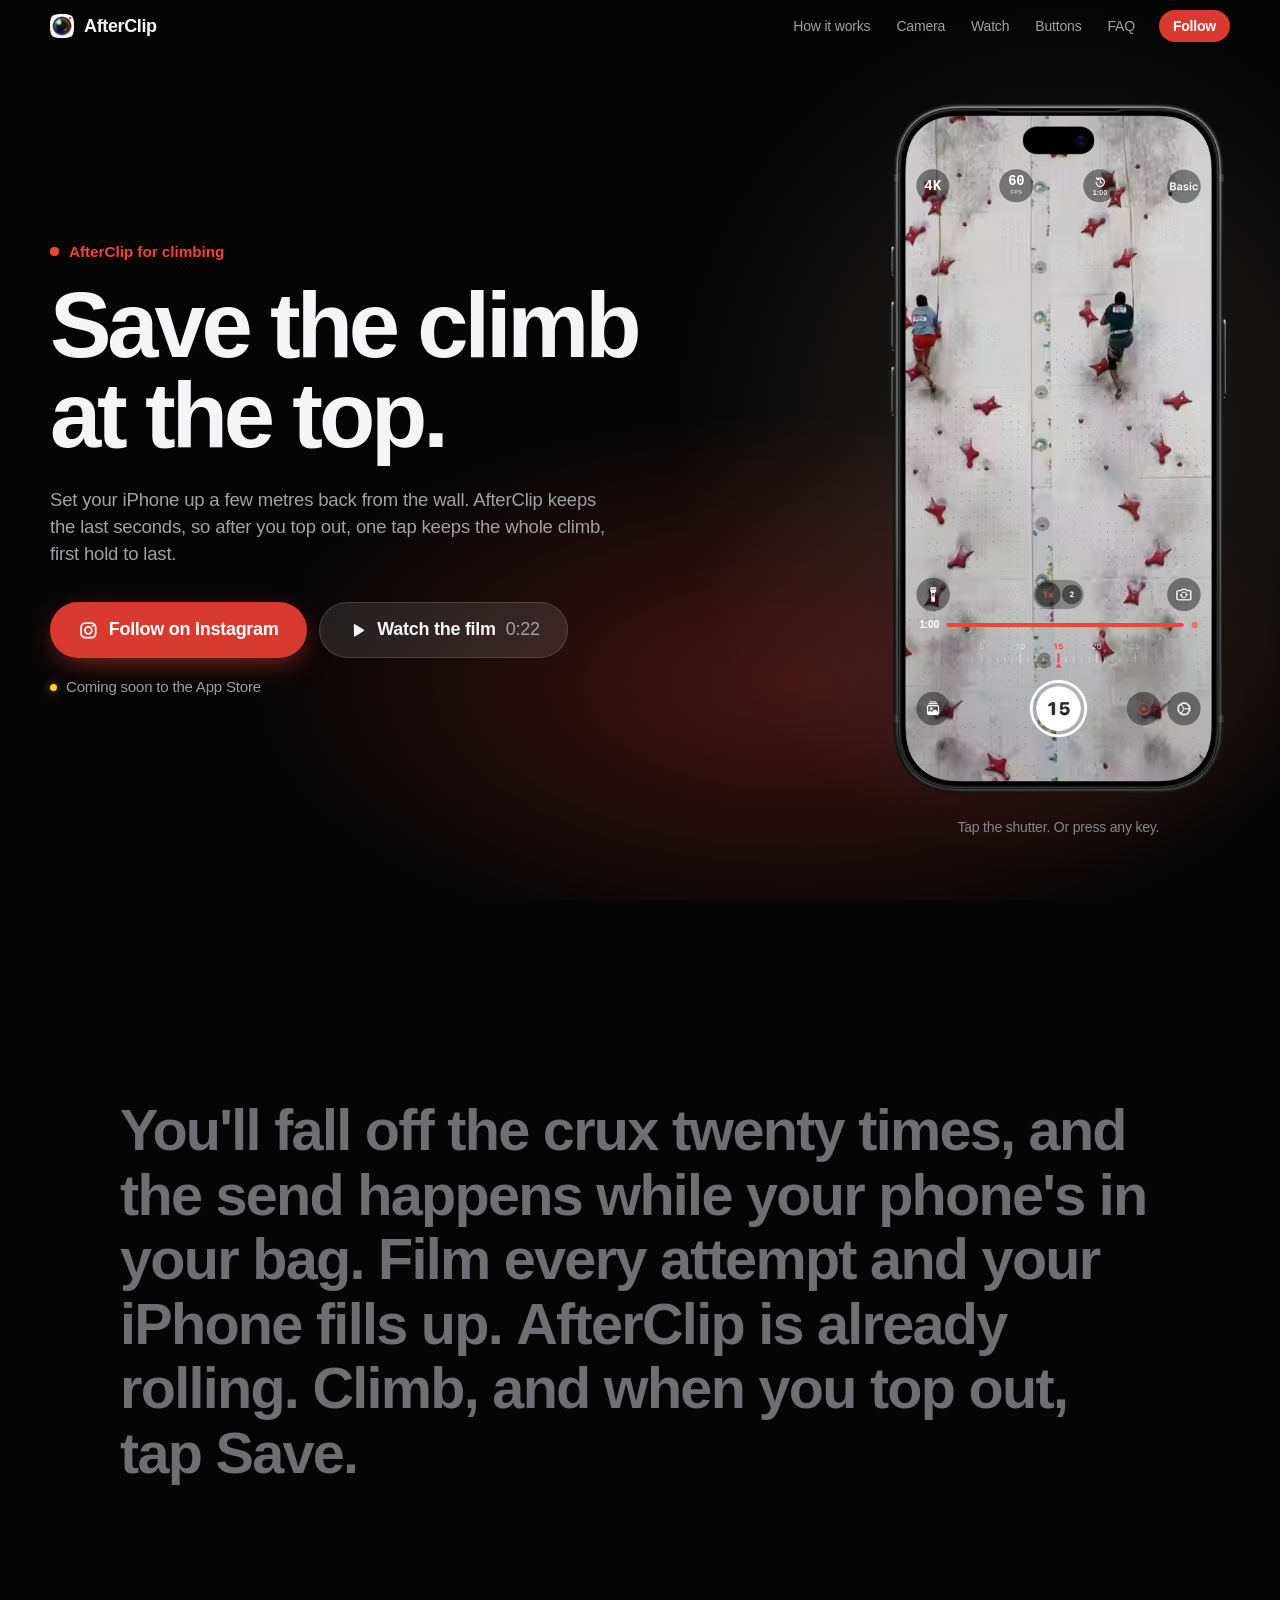
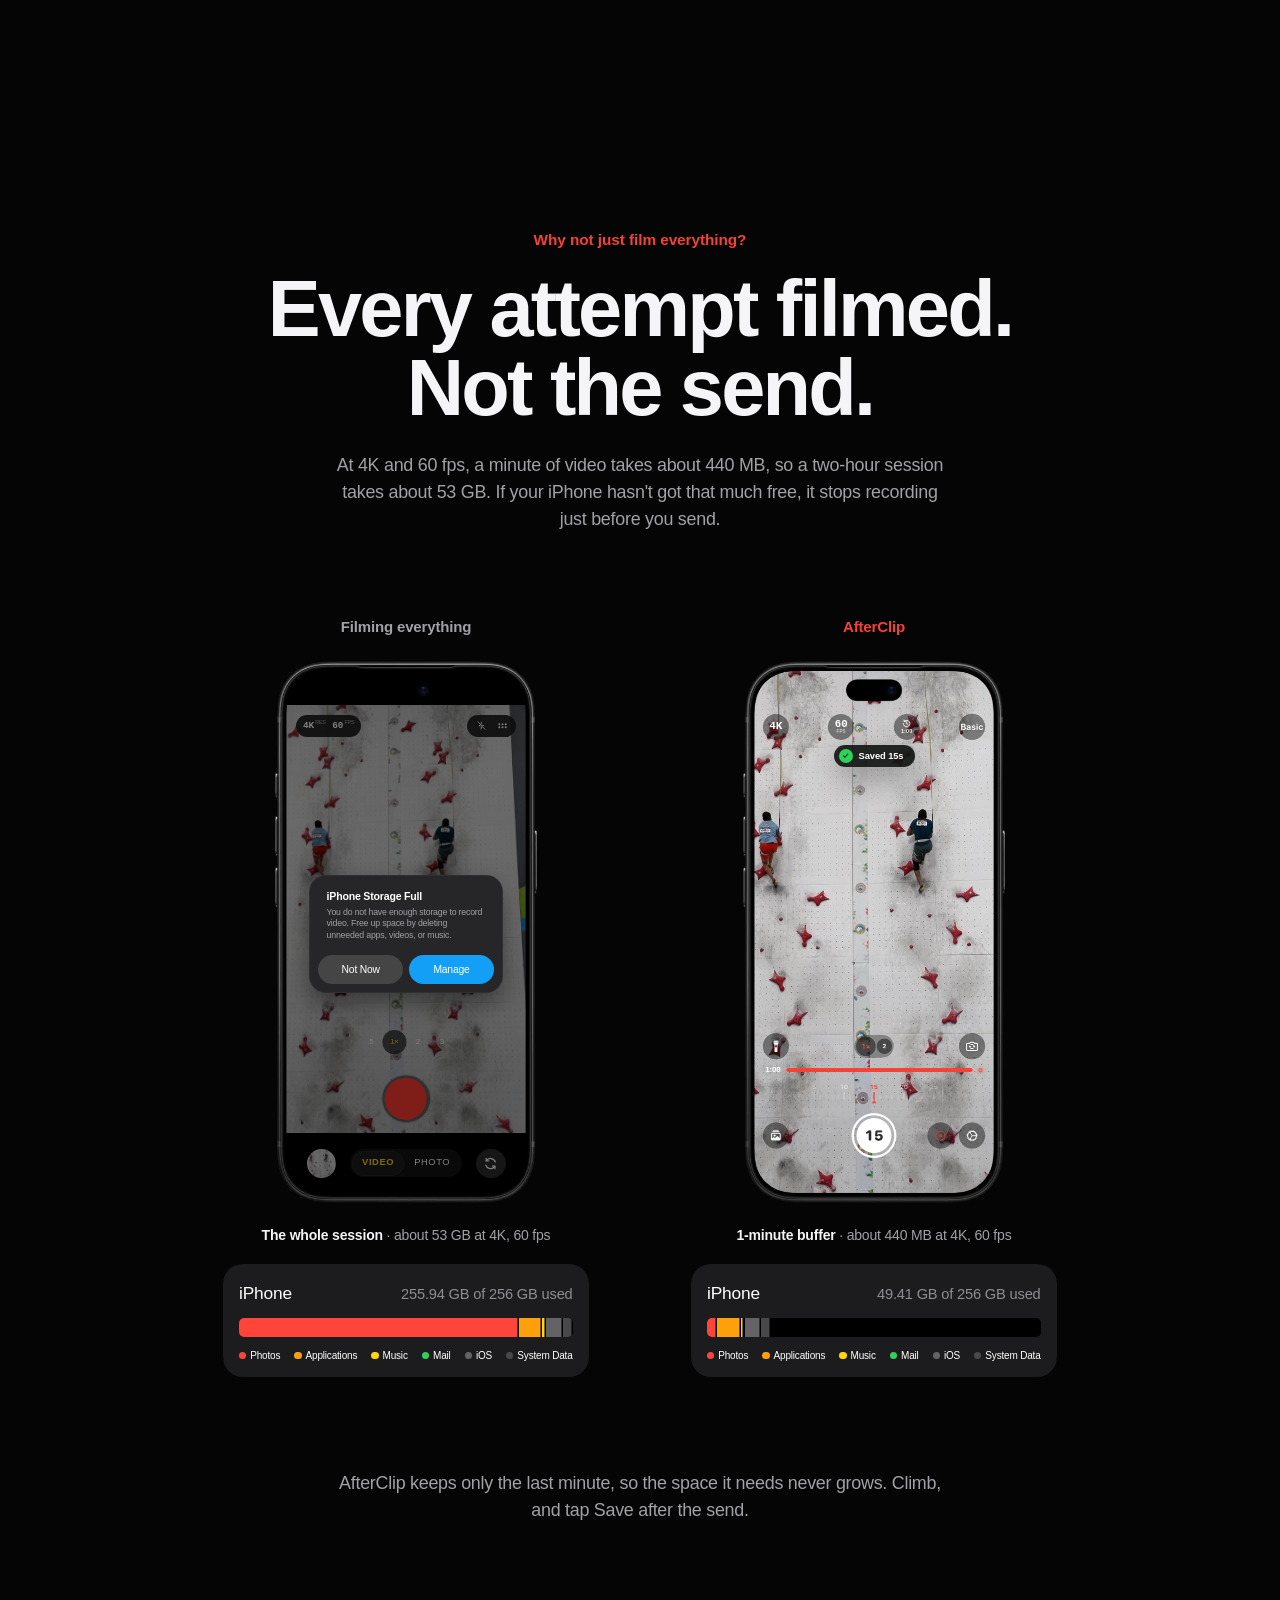
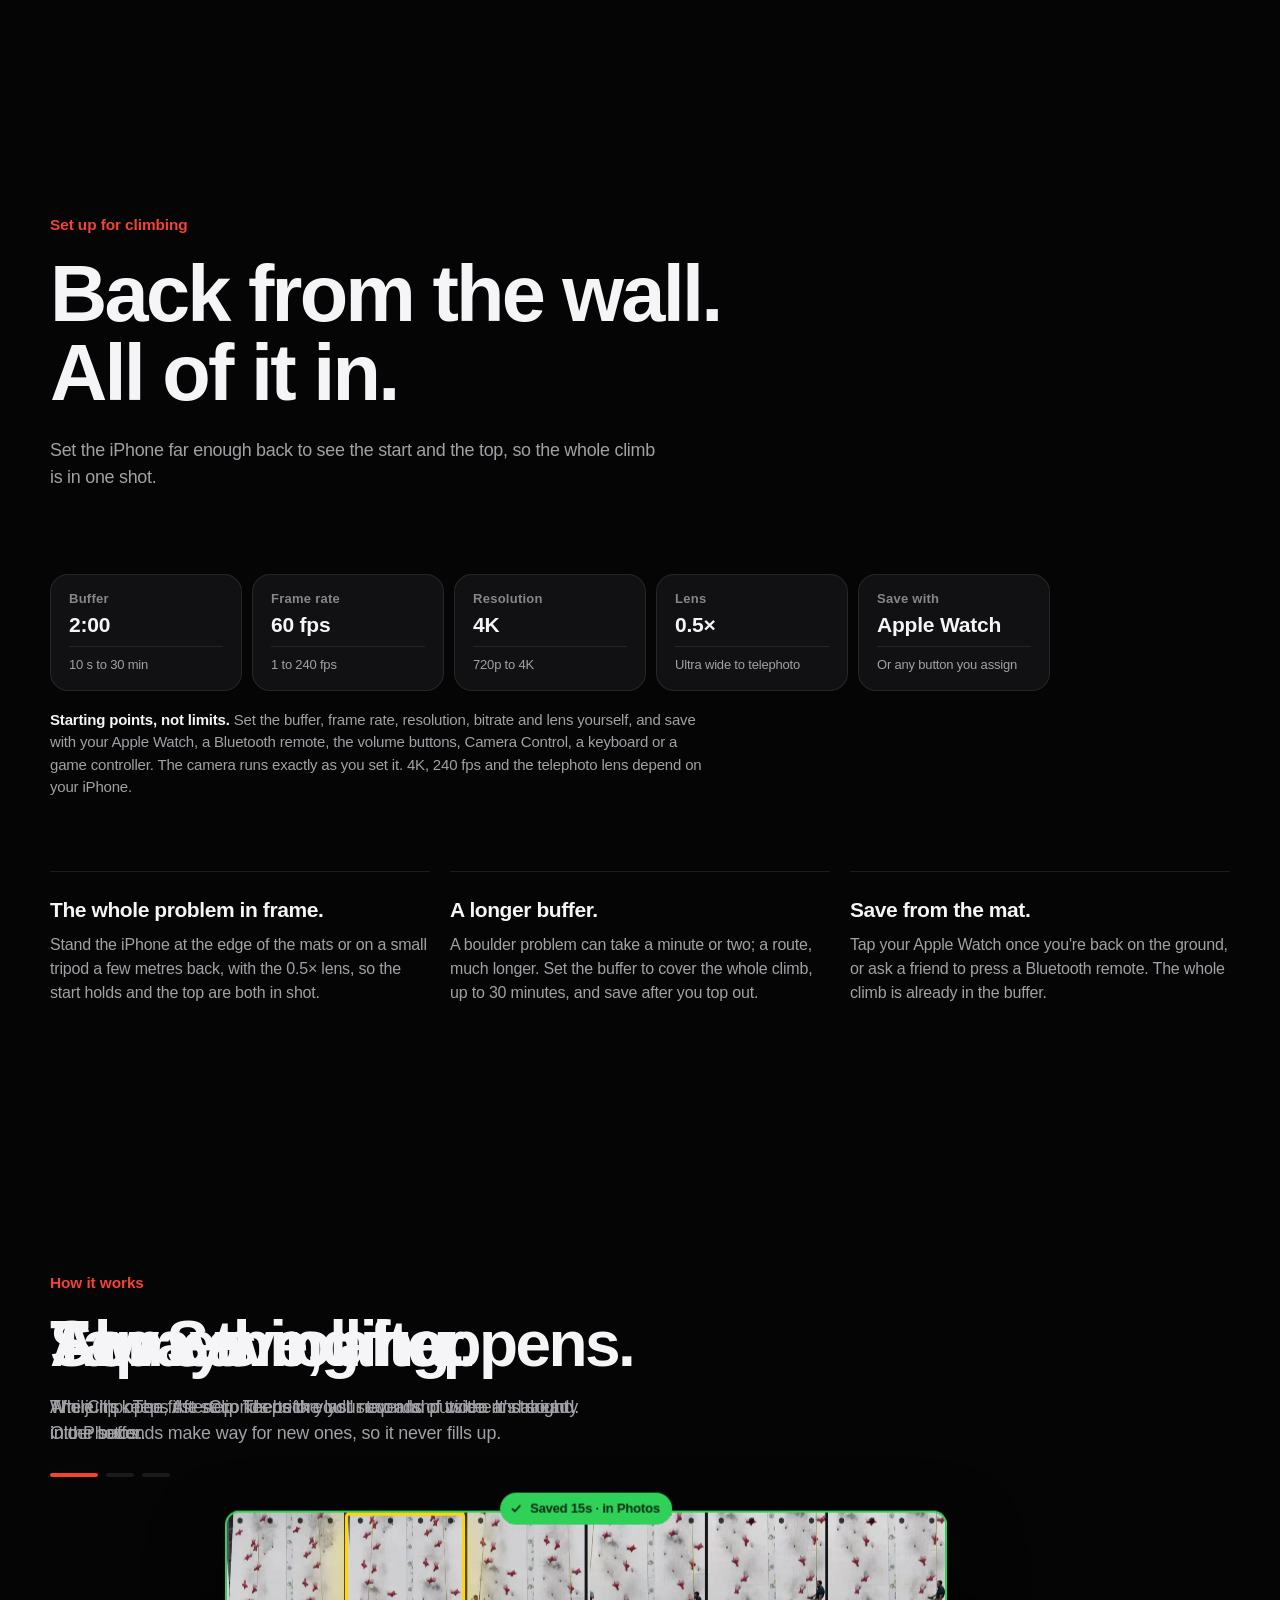
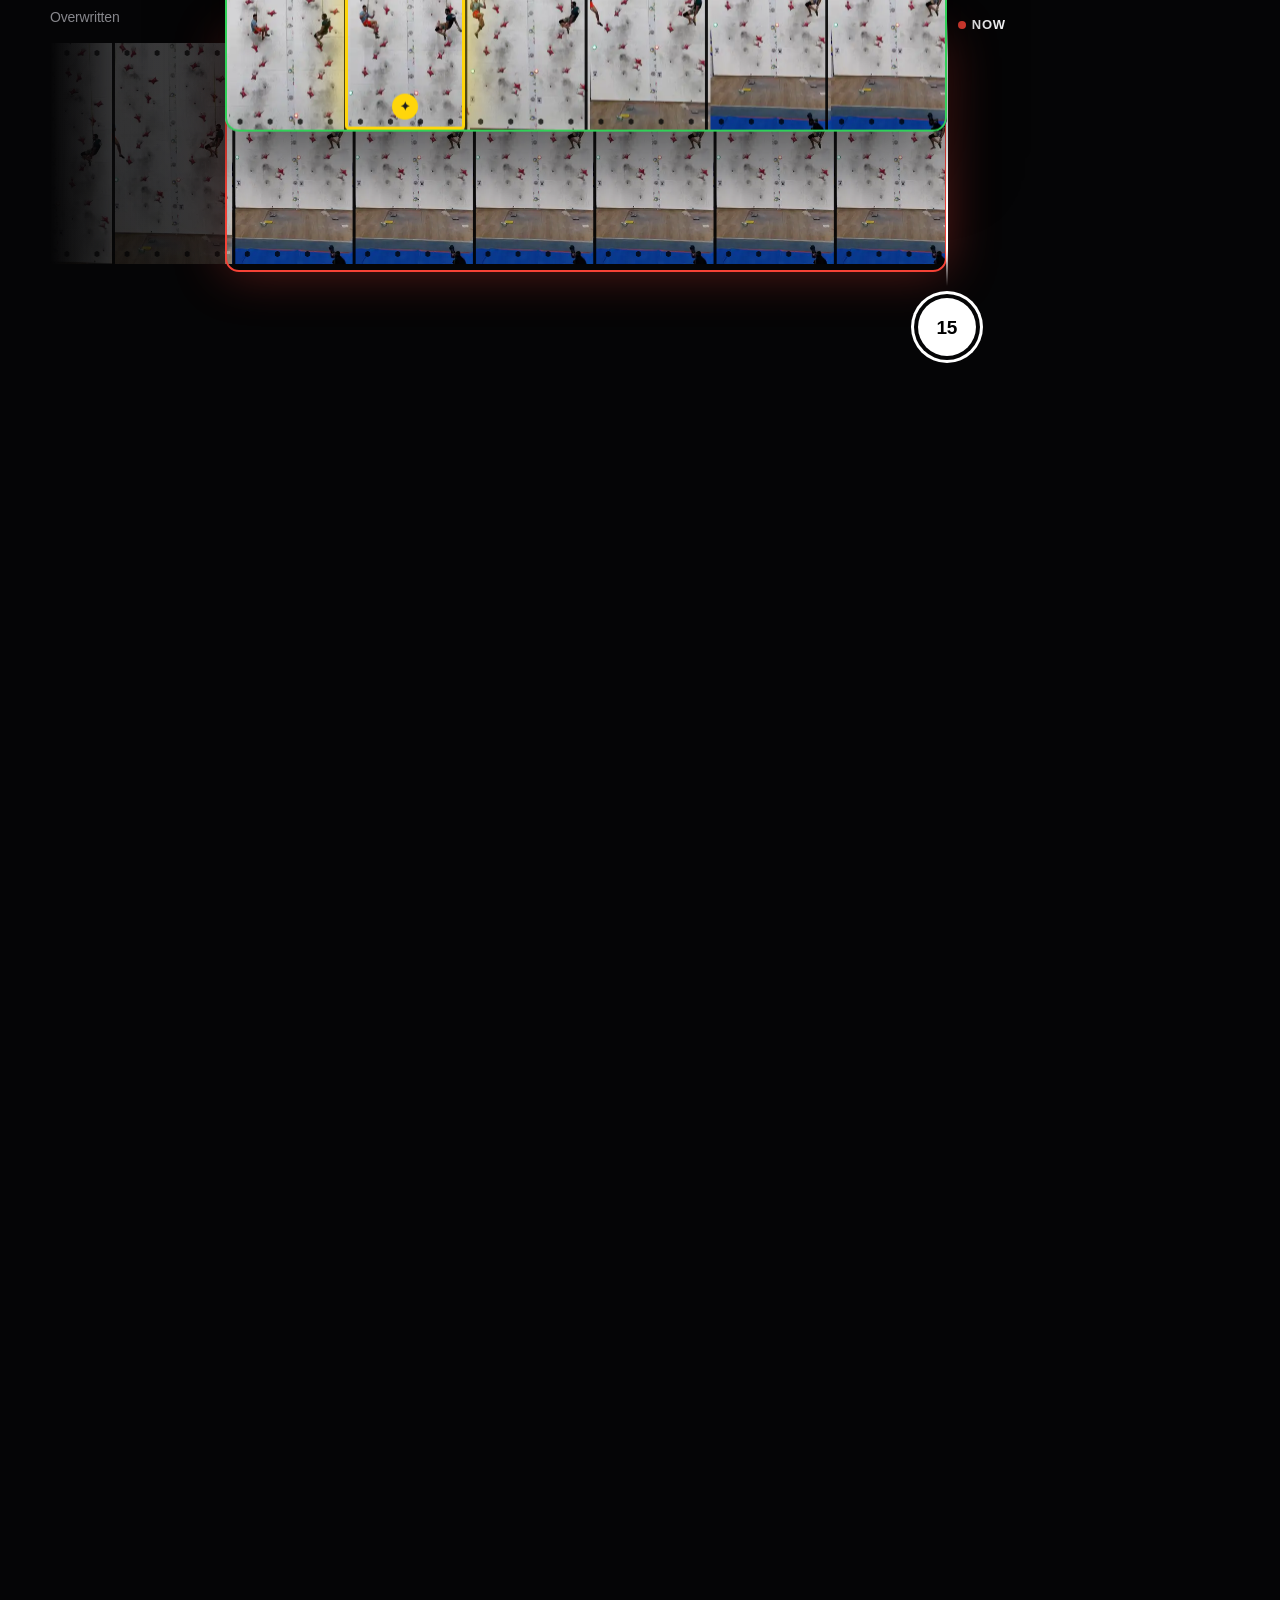
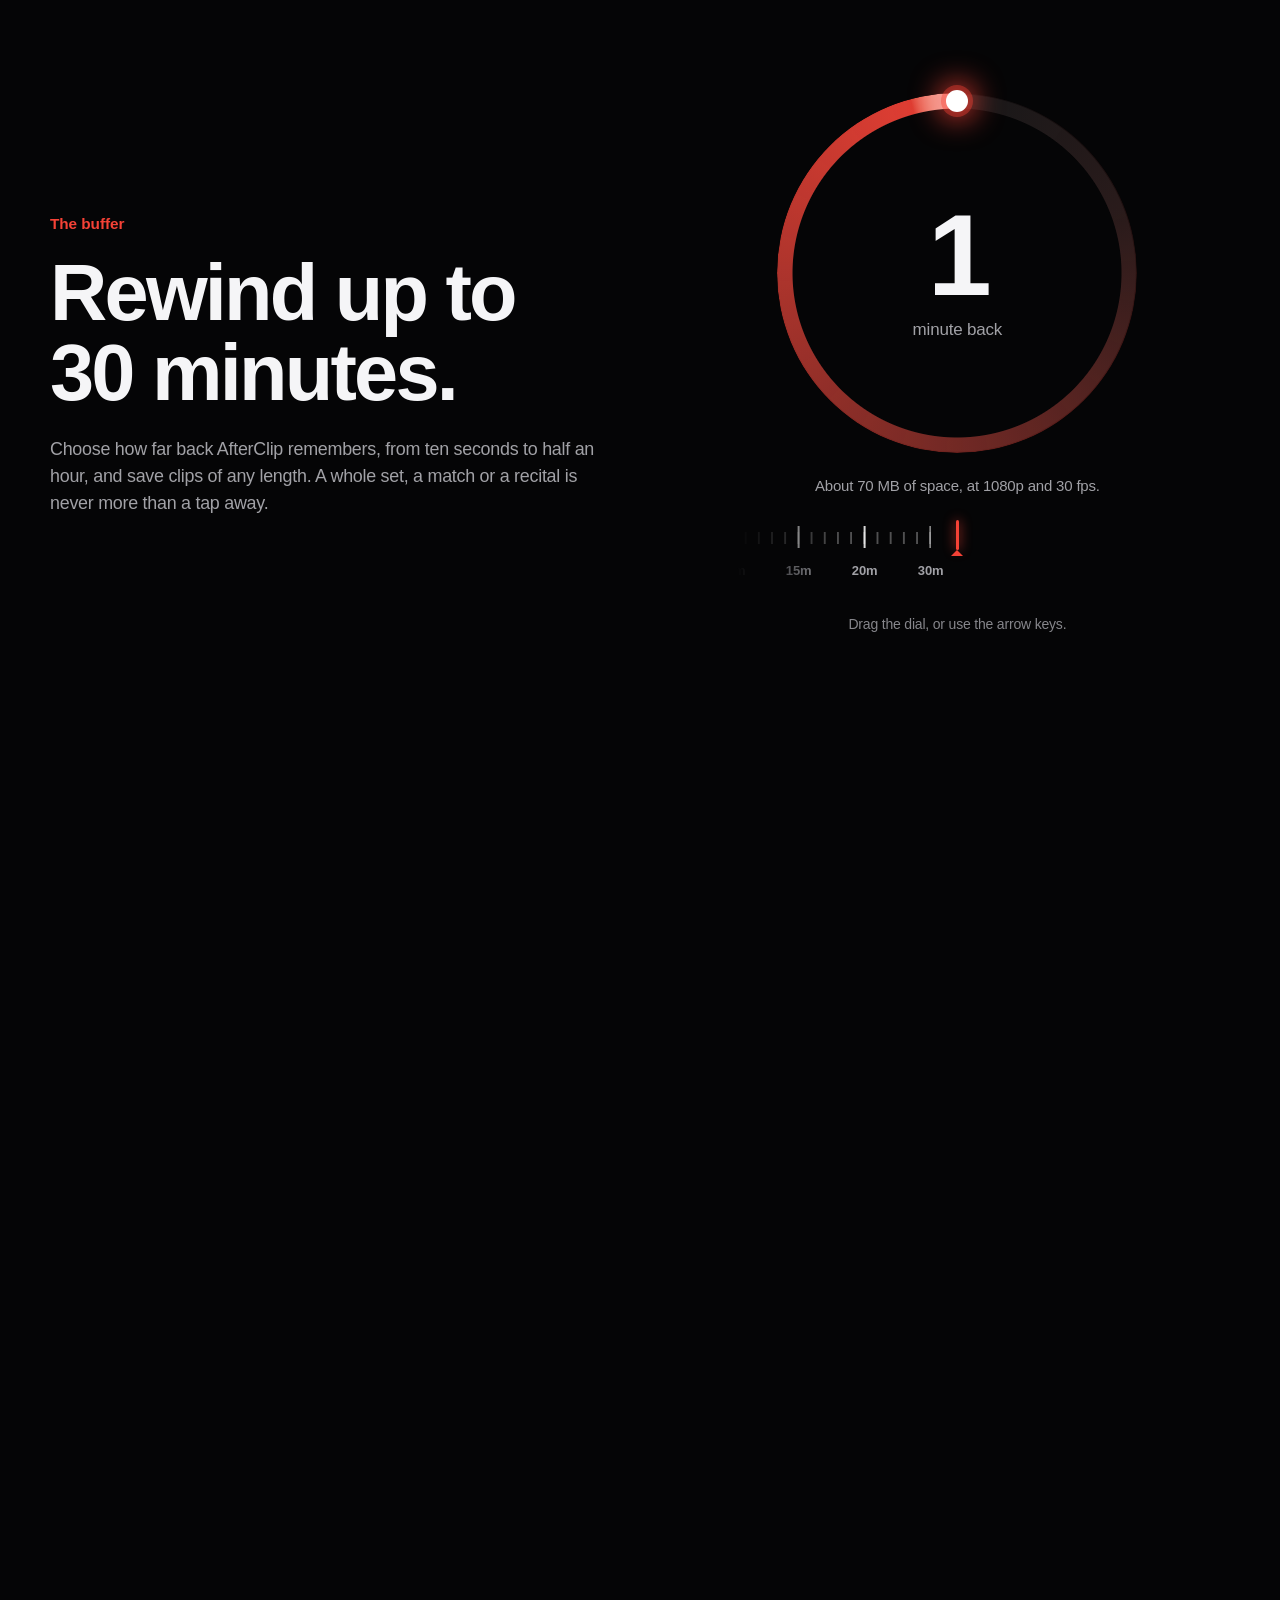
==== climbing/index.html @ 0f0d9207 "The AfterClip website" ====
<!doctype html>
<html lang="en">
<head>
  <meta charset="utf-8">
  <meta name="viewport" content="width=device-width, initial-scale=1, viewport-fit=cover">
  <title>AfterClip for climbing: save the climb after you top out</title>
  <meta name="description" content="Film climbing on iPhone without filling it up with every attempt. AfterClip keeps the last seconds, up to 30 minutes, so after the climb you tap Save and keep it, start to top.">
  <meta name="theme-color" content="#050506">
  <meta name="color-scheme" content="dark">
  <meta name="robots" content="index, follow, max-image-preview:large">
  <link rel="canonical" href="https://stratomediagroupltd.github.io/afterclip/climbing/">
  <link rel="icon" href="../assets/img/icon-32.png" sizes="32x32">
  <link rel="icon" href="../assets/img/icon-64.png" sizes="64x64">
  <link rel="apple-touch-icon" href="../assets/img/icon-180.png">
  <!-- Smart App Banner on iPhone: put the app's Apple ID here once it has one. -->
  <!-- <meta name="apple-itunes-app" content="app-id={{APP_ID}}"> -->
  <meta property="og:type" content="website">
  <meta property="og:site_name" content="AfterClip">
  <meta property="og:title" content="AfterClip for climbing: save the climb after you top out">
  <meta property="og:description" content="Film climbing on iPhone without filling it up with every attempt. AfterClip keeps the last seconds, up to 30 minutes, so after the climb you tap Save and keep it, start to top.">
  <!-- Link previews need absolute URLs: https://stratomediagroupltd.github.io/afterclip/ is where the site lives,
       e.g. https://yourname.github.io/afterclip/ -->
  <meta property="og:url" content="https://stratomediagroupltd.github.io/afterclip/climbing/">
  <meta property="og:image" content="https://stratomediagroupltd.github.io/afterclip/assets/img/og.jpg">
  <meta property="og:image:width" content="1200">
  <meta property="og:image:height" content="630">
  <meta name="twitter:card" content="summary_large_image">
  <meta name="twitter:title" content="AfterClip for climbing: save the climb after you top out">
  <meta name="twitter:description" content="Film climbing on iPhone without filling it up with every attempt. AfterClip keeps the last seconds, up to 30 minutes, so after the climb you tap Save and keep it, start to top.">
  <meta name="twitter:image" content="https://stratomediagroupltd.github.io/afterclip/assets/img/og.jpg">
  <link rel="preload" as="image" type="image/webp" fetchpriority="high"
        imagesrcset="../assets/img/frame-iphone-480.webp 480w, ../assets/img/frame-iphone-600.webp 600w, ../assets/img/frame-iphone.webp 978w" imagesizes="(max-width: 599px) 62vw, (max-width: 899px) 40vw, 400px">
  <!-- The screen's UI downloads early too: without it, PageSpeed's phone paints the frame later. -->
  <link rel="preload" as="image" type="image/webp"
        imagesrcset="../assets/img/hud-match-480.webp 480w, ../assets/img/hud-match-600.webp 600w, ../assets/img/hud-match.webp 880w" imagesizes="(max-width: 599px) 62vw, (max-width: 899px) 40vw, 400px">
  <script>
    // Motion and reveals switch on only once the site script is known to run;
    // if it never arrives, everything shows as plain, finished content.
    const root = document.documentElement;
    root.classList.add("js");
    // A jump to a section (a link to #faq, or arriving with one) lays every
    // section out first: until they come near, those below the fold only
    // guess their height, and the jump would land off by the difference.
    const layOutAll = () => root.classList.add("is-whole");
    if (location.hash) {
      layOutAll();
      // Firefox goes to the section before the last styles are in, and the
      // page they shorten leaves it elsewhere: once they are, it goes again,
      // unless the visitor has started moving around by then.
      let moved = false;
      const VISITOR_INPUT = ["wheel", "touchstart", "keydown", "pointerdown"];
      const noteMoved = () => { moved = true; };
      VISITOR_INPUT.forEach((type) => addEventListener(type, noteMoved, { once: true, passive: true }));
      const goAgain = () => {
        VISITOR_INPUT.forEach((type) => removeEventListener(type, noteMoved));
        const target = document.getElementById(decodeURIComponent(location.hash.slice(1)));
        if (target && !moved) target.scrollIntoView({ behavior: "instant" });
      };
      // The styles that load without holding up the first paint can arrive
      // after the page has: wait for them (for up to about three seconds).
      const STYLE_WAIT_FRAMES = 180;
      const whenStyled = (frames) => {
        const late = document.querySelector('link[href$="features.css"]');
        if (!late || late.sheet || frames === 0) goAgain();
        else requestAnimationFrame(() => whenStyled(frames - 1));
      };
      addEventListener("load", () => whenStyled(STYLE_WAIT_FRAMES), { once: true });
    }
    addEventListener("hashchange", layOutAll);
    addEventListener("click", (event) => {
      const link = event.target.closest?.("a[href*='#']");
      if (link && link.hash && link.pathname === location.pathname) layOutAll();
    }, { capture: true });
    // The page's height unit (--vh, in the CSS): a hundredth of the screen's
    // height. On a phone or tablet it changes only on a real resize, such as
    // a rotation. A browser's toolbar sliding in or out while you scroll
    // leaves it alone, or the page would relayout under your finger. When it
    // does change, the part of the page you're reading stays where it is.
    const TOOLBAR_PX = 160;
    const touch = matchMedia("(pointer: coarse)");
    const stage = { width: 0, height: 0 };
    // What you're reading: inside the pinned tape, how far through it you are;
    // anywhere else, the first heading, paragraph or picture on the screen.
    const readingPlace = () => {
      if (scrollY === 0) return null;
      const scene = [...document.querySelectorAll(".how")].find((element) => {
        const box = element.getBoundingClientRect();
        return box.top <= 0 && box.bottom > 0;
      });
      if (scene) {
        const box = scene.getBoundingClientRect();
        return { part: scene, share: -box.top / box.height };
      }
      const part = [...document.querySelectorAll("main :is(h1, h2, h3, p, li, figure), footer")].find((element) => {
        const box = element.getBoundingClientRect();
        return box.height > 0 && box.top >= 0; // Hidden ones measure 0 × 0 at the top.
      });
      return part ? { part, top: part.getBoundingClientRect().top } : null;
    };
    // Noted when scrolling stops, so a resize can put it back from before the
    // text re-wrapped to the new width.
    let place = null;
    let noteTimer = 0;
    addEventListener("scroll", () => {
      clearTimeout(noteTimer);
      place = undefined; // Still scrolling: a resize now measures the place afresh.
      noteTimer = setTimeout(() => { place = readingPlace(); }, 150);
    }, { passive: true });
    const setStage = () => {
      const { innerWidth: width, innerHeight: height } = window;
      if (width === stage.width && (height === stage.height || (touch.matches && Math.abs(height - stage.height) < TOOLBAR_PX))) return;
      if (place === undefined) place = readingPlace();
      stage.width = width;
      stage.height = height;
      root.style.setProperty("--vh", `${height / 100}px`);
      root.classList.toggle("is-tall", height >= 820);
      if (!place || !place.part.isConnected) return;
      const box = place.part.getBoundingClientRect();
      const moved = "share" in place ? box.top + place.share * box.height : box.top - place.top;
      scrollBy({ top: moved, behavior: "instant" });
    };
    setStage();
    addEventListener("resize", setStage);
    const plain = () => { if (!window.__afterclip) root.classList.remove("js"); };
    // None of the script is needed to draw the page, so it loads after the
    // page has (or after 2.5 s on a slow connection, whichever comes first).
    let started = false;
    // Visits are counted by Cloudflare Web Analytics: no cookies, nothing kept
    // on the device. It stays off until its token replaces the placeholder,
    // and on a copy of the site served from this computer.
    const countVisit = () => {
      const token = "fb46847f3f8a47828e1d68c609162889";
      if (token.startsWith("{") || ["localhost", "127.0.0.1"].includes(location.hostname)) return;
      const beacon = document.createElement("script");
      beacon.defer = true;
      beacon.src = "https://static.cloudflareinsights.com/beacon.min.js";
      beacon.dataset.cfBeacon = JSON.stringify({ token });
      document.head.append(beacon);
    };
    const start = () => {
      if (started) return;
      started = true;
      import("../assets/js/main.js").catch(plain);
      countVisit();
    };
    addEventListener("load", start, { once: true });
    setTimeout(start, 2500);
    setTimeout(plain, 8000);
  </script>
  <style>
@property --accent {
syntax: "<color>";
inherits: true;
initial-value: #f54236;
}
:root {
--accent: #f54236;
--on-accent: #fff;
--accent-ink: var(--accent);
--bg: #050506;
--surface: #111113;
--surface-2: #1c1c1f;
--line: rgb(255 255 255 / 0.09);
--text: #f5f5f7;
--muted: #a1a1a6;
--faint: #86868b;
--green: #30d158;
--yellow: #ffd60a;
--glass: rgb(16 16 18 / 0.68);
--font: -apple-system, BlinkMacSystemFont, "SF Pro Display", "SF Pro Text", "Inter", "Segoe UI", Roboto, "Helvetica Neue", Arial, sans-serif;
--font-round: ui-rounded, "SF Pro Rounded", -apple-system, BlinkMacSystemFont, "Segoe UI", sans-serif;
--font-mono: ui-monospace, "SF Mono", "SFMono-Regular", Menlo, Consolas, monospace;
--ease: cubic-bezier(0.16, 1, 0.3, 1);
--ease-in-out: cubic-bezier(0.65, 0, 0.35, 1);
--spring: linear(0, 0.006, 0.025 2.8%, 0.101 6.1%, 0.539 18.9%, 0.721 25.3%, 0.849 31.5%, 0.937 38.1%, 0.968 41.8%, 0.991 45.7%, 1.006 50.1%, 1.015 55%, 1.017 63.9%, 1.001 85.8%, 1);
--wrap: min(1180px, 100% - 48px);
--nav-h: 52px;
color-scheme: dark;
transition: --accent 0.6s var(--ease);
}
*, *::before, *::after { box-sizing: border-box; }
html { -webkit-text-size-adjust: 100%; text-size-adjust: 100%; }
@media (prefers-reduced-motion: no-preference) {
html { scroll-behavior: smooth; }
}
body {
margin: 0;
background: var(--bg);
color: var(--text);
font: 400 17px/1.5 var(--font);
letter-spacing: -0.011em;
-webkit-font-smoothing: antialiased;
-moz-osx-font-smoothing: grayscale;
text-rendering: optimizeLegibility;
overflow-x: clip;
}
img, video, canvas, svg { display: block; max-width: 100%; }
img, video { height: auto; }
button { font: inherit; color: inherit; background: none; border: 0; padding: 0; cursor: pointer; }
a { color: inherit; }
h1, h2, h3, p, ul, ol, dl, dd, figure { margin: 0; }
ul, ol { padding: 0; list-style: none; }
::selection { background: color-mix(in srgb, var(--accent) 45%, transparent); }
:focus-visible { outline: 3px solid color-mix(in srgb, var(--accent) 80%, white); outline-offset: 3px; border-radius: 8px; }
.visually-hidden {
position: absolute !important; width: 1px; height: 1px; padding: 0; margin: -1px;
overflow: hidden; clip: rect(0 0 0 0); white-space: nowrap; border: 0;
}
.sprite { position: absolute; width: 0; height: 0; overflow: hidden; }
.ico { width: 1.15em; height: 1.15em; flex: none; fill: currentColor; }
.wrap { width: var(--wrap); margin-inline: auto; }
.iphone, .awatch, .watches, .hero__device, .specs__device, .duel, .storage, .tape, .ring, .dial,
.merge, .devices, .keycap, .btn, .nav, .dock, .toast, .flyclip, .film__inner, .finale__icon, .privacy__lock, .zeros dd {
-webkit-user-select: none; user-select: none;
-webkit-touch-callout: none;
}
img { -webkit-user-drag: none; }
.skip {
position: fixed; left: 16px; top: -60px; z-index: 100;
padding: 10px 16px; border-radius: 12px; background: var(--text); color: var(--bg);
font-weight: 600; text-decoration: none; transition: top 0.2s;
}
.skip:focus { top: 12px; }
.eyebrow {
display: inline-flex; align-items: center; gap: 10px;
margin-bottom: 18px;
color: var(--accent-ink);
font-size: clamp(15px, 1.2vw, 18px); font-weight: 600; letter-spacing: -0.005em;
}
.title {
font-size: clamp(40px, 6.2vw, 92px);
font-weight: 700; line-height: 1.0; letter-spacing: -0.035em;
text-wrap: balance;
}
.title--center { text-align: center; }
.body {
max-width: 34em;
margin-top: 24px;
color: var(--muted);
font-size: clamp(17px, 1.4vw, 21px); line-height: 1.5; letter-spacing: -0.015em;
text-wrap: pretty;
}
.body strong { color: var(--text); font-weight: 600; }
.body a { color: var(--text); text-underline-offset: 3px; }
.body--center { margin-inline: auto; text-align: center; }
.hint { color: var(--faint); font-size: 14px; }
.rec-dot { position: relative; width: 9px; height: 9px; border-radius: 50%; background: var(--accent); }
.rec-dot::after {
content: ""; position: absolute; inset: 0; border-radius: 50%;
background: var(--accent);
}
.is-live .rec-dot::after { animation: rec 1.6s ease-out infinite; }
@keyframes rec {
from { transform: scale(1); opacity: 0.6; }
70%, to { transform: scale(3); opacity: 0; }
}
.btn {
--btn-bg: color-mix(in srgb, var(--accent) 88%, #000);
position: relative;
display: inline-flex; align-items: center; justify-content: center; gap: 10px;
height: 48px; padding: 0 24px;
border-radius: 999px;
background: var(--btn-bg);
color: var(--on-accent);
font-size: 17px; font-weight: 600; letter-spacing: -0.015em;
text-decoration: none; white-space: nowrap;
box-shadow: 0 8px 30px -8px color-mix(in srgb, var(--accent) 70%, transparent);
transition: transform 0.5s var(--spring), box-shadow 0.3s, background-color 0.3s;
}
.btn:hover { transform: translateY(-1px) scale(1.02); box-shadow: 0 14px 40px -8px color-mix(in srgb, var(--accent) 80%, transparent); }
.btn:active { transform: scale(0.97); transition-duration: 0.12s; }
.btn--sm { height: 32px; padding: 0 14px; font-size: 14px; box-shadow: none; }
.btn--lg { height: 56px; padding: 0 28px; font-size: 18px; }
.btn--ghost {
--btn-bg: rgb(255 255 255 / 0.1);
color: var(--text);
box-shadow: inset 0 0 0 1px rgb(255 255 255 / 0.14);
}
.btn--ghost:hover { --btn-bg: rgb(255 255 255 / 0.16); box-shadow: inset 0 0 0 1px rgb(255 255 255 / 0.22); }
.btn__meta { color: var(--muted); font-weight: 500; font-variant-numeric: tabular-nums; }
.arrow-link {
display: inline-flex; align-items: center; gap: 4px;
color: var(--accent-ink); font-weight: 600; text-decoration: none;
}
.arrow-link .ico { transition: transform 0.4s var(--spring); }
.arrow-link:hover .ico { transform: translateX(4px); }
.nav {
position: fixed; inset: 0 0 auto; z-index: 50;
height: var(--nav-h);
transition: background-color 0.4s, box-shadow 0.4s;
}
.nav.is-scrolled {
background: var(--glass);
-webkit-backdrop-filter: saturate(160%) blur(16px); backdrop-filter: saturate(160%) blur(16px);
box-shadow: 0 1px 0 var(--line);
}
.nav__inner {
width: var(--wrap); height: 100%; margin-inline: auto;
display: flex; align-items: center; gap: 24px;
}
.nav__brand {
display: inline-flex; align-items: center; gap: 10px; margin-right: auto;
font-size: 18px; font-weight: 650; letter-spacing: -0.02em; text-decoration: none;
}
.nav__brand img { border-radius: 6px; }
.nav__links { display: flex; gap: 26px; }
.nav__links a {
position: relative;
color: var(--muted); font-size: 14px; text-decoration: none;
transition: color 0.25s;
}
.nav__links a:hover, .nav__links a[aria-current="true"] { color: var(--text); }
.nav__links a[aria-current="true"]::after {
content: ""; position: absolute; left: 0; right: 0; bottom: -6px; height: 2px; border-radius: 2px;
background: var(--accent);
}
@media (max-width: 760px) {
.nav__links { display: none; }
}
.js [data-reveal] {
opacity: 0;
transform: translate3d(0, 28px, 0);
transition: opacity 0.9s var(--ease) var(--d, 0ms), transform 1.1s var(--ease) var(--d, 0ms);
}
.js [data-reveal].is-in { opacity: 1; transform: none; }
.js [data-wipe] .line { display: block; overflow: clip; padding-bottom: 0.1em; margin-bottom: -0.1em; }
.js [data-wipe] .line > span {
display: block;
transform: translate3d(0, 108%, 0);
transition: transform 1.15s var(--ease) calc(var(--i, 0) * 90ms);
}
.js [data-wipe].is-in .line > span { transform: none; }
.is-live .float { animation: float 7s ease-in-out infinite alternate; }
.is-live .float--slow { animation-duration: 9s; animation-delay: -3s; }
.float.is-away { animation-play-state: paused; }
@keyframes float {
from { transform: translate3d(0, -7px, 0); }
to { transform: translate3d(0, 7px, 0); }
}
.toast {
display: inline-flex; align-items: center; gap: 0.62em;
padding: 0.5em 1.15em 0.5em 0.62em;
border-radius: 999px;
background: rgb(18 22 20 / 0.92);
color: #fff;
font-weight: 600; letter-spacing: -0.01em; white-space: nowrap;
box-shadow: 0 10px 30px rgb(0 0 0 / 0.35);
}
.toast__check {
display: grid; place-items: center;
width: 1.5em; height: 1.5em; border-radius: 50%;
background: var(--green); color: #0b2a14;
}
.toast__check .ico { width: 1em; height: 1em; }
.toast__meta { color: rgb(255 255 255 / 0.55); font-weight: 500; }
.global-toasts {
position: fixed; left: 50%; top: calc(var(--nav-h) + 14px); z-index: 60;
display: grid; justify-items: center; gap: 8px;
transform: translateX(-50%);
font-size: 15px;
pointer-events: none;
}
html:not(.js) [data-film-open] { display: none; }
.film {
width: 100vw; height: 100vh; height: 100dvh; max-width: none; max-height: none;
margin: 0; padding: 0; border: 0;
background: transparent; color: #fff;
}
.film[open] { display: grid; place-items: center; }
.film::backdrop { background: rgb(0 0 0 / 0.86); -webkit-backdrop-filter: blur(14px); backdrop-filter: blur(14px); }
.film__inner {
position: relative;
height: min(88dvh, 960px); aspect-ratio: 9 / 16; max-width: 92vw;
animation: film-in 0.6s var(--ease);
}
.film__video { width: 100%; height: 100%; border-radius: 26px; background: #000; object-fit: cover; }
.film__close {
position: absolute; top: 0; left: calc(100% + 14px);
display: grid; place-items: center;
width: 44px; height: 44px; border-radius: 50%;
background: rgb(255 255 255 / 0.14);
transition: background-color 0.2s;
}
.film__close:hover { background: rgb(255 255 255 / 0.24); }
@media (max-width: 640px) {
.film__close { left: auto; right: 10px; top: 10px; background: rgb(0 0 0 / 0.5); }
}
@keyframes film-in {
from { opacity: 0; transform: translateY(24px) scale(0.96); }
}
.footer {
position: relative;
padding: 40px 0 calc(40px + env(safe-area-inset-bottom));
border-top: 1px solid var(--line);
color: var(--faint);
font-size: 13px;
}
.footer__inner { display: grid; grid-template-columns: auto 1fr; gap: 14px 32px; align-items: center; }
.footer__brand { display: inline-flex; align-items: center; gap: 8px; color: var(--text); font-weight: 600; font-size: 15px; }
.footer__brand img { border-radius: 5px; }
.footer nav { display: flex; flex-wrap: wrap; gap: 8px 24px; justify-content: end; }
.footer nav a { text-decoration: none; transition: color 0.2s; }
.footer nav a:hover, .footer nav a[aria-current="page"] { color: var(--text); }
.footer__legal { grid-column: 1 / -1; max-width: 70em; }
@media (max-width: 640px) {
.footer__inner { grid-template-columns: 1fr; }
.footer nav { justify-content: start; }
}
@media (prefers-reduced-motion: reduce) {
*, *::before, *::after {
animation-duration: 0.01ms !important;
animation-iteration-count: 1 !important;
transition-duration: 0.01ms !important;
}
.js [data-reveal], .js [data-wipe] .line > span { transform: none; }
}
  </style>
  <style>
.section { position: relative; padding: clamp(110px, var(--vh, 1vh) * 16, 190px) 0; scroll-margin-top: var(--nav-h); }
.section__head { margin-bottom: clamp(48px, 7vw, 84px); }
.section__head--center { text-align: center; }
.section__head--center .body { margin-inline: auto; }
.split {
display: grid; grid-template-columns: minmax(0, 1fr) minmax(0, 1fr);
align-items: center; gap: clamp(40px, 7vw, 110px);
}
.split--flip .split__copy { order: 2; }
@media (max-width: 900px) {
.split { grid-template-columns: minmax(0, 1fr); }
.split--flip .split__copy { order: 0; }
}
.ticks { display: grid; gap: 12px; margin-top: 30px; }
.ticks li { display: flex; gap: 12px; align-items: baseline; font-size: 17px; }
.ticks li::before {
content: ""; flex: none; width: 7px; height: 7px; border-radius: 50%; translate: 0 -2px;
background: var(--accent); box-shadow: 0 0 10px var(--accent);
}
.iphone {
--pw: 300px;
position: relative;
width: var(--pw); aspect-ratio: 978 / 2000;
flex: none;
}
.iphone__screen {
position: absolute; left: 5.317%; top: 2.5%; width: 89.366%; height: 95%;
overflow: hidden; border-radius: 16% / 7.37%;
background: #000;
container-type: inline-size;
}
.iphone__screen > picture, .iphone__screen > picture img, .iphone__video {
position: absolute; inset: 0; width: 100%; height: 100%; object-fit: cover;
}
.iphone__frame, .iphone__frame img { position: absolute; inset: 0; width: 100%; height: 100%; pointer-events: none; }
.awatch { position: relative; width: var(--ww, 300px); aspect-ratio: 560 / 880; flex: none; }
.awatch__screen {
position: absolute; left: 12.857%; top: 21.818%; width: 74.286%; height: 56.364%;
overflow: hidden; border-radius: 24% / 20.2%;
background: #000;
container-type: inline-size;
}
.awatch__screen picture, .awatch__screen picture img { position: absolute; inset: 0; width: 100%; height: 100%; }
.awatch__frame, .awatch__frame img { position: absolute; inset: 0; width: 100%; height: 100%; pointer-events: none; }
.hero { position: relative; }
.hero__stage {
position: relative;
min-height: calc(var(--vh, 1vh) * 100);
display: grid; grid-template-columns: minmax(0, 1fr) auto; align-items: center;
gap: clamp(32px, 6vw, 110px);
padding: calc(var(--nav-h) + 24px) max(24px, (100% - 1180px) / 2) 40px;
overflow: clip;
}
.hero__stage::after {
content: ""; position: absolute; inset: 0; z-index: -1;
background: radial-gradient(42% 30% at 62% 76%, color-mix(in srgb, var(--accent) 26%, transparent), transparent);
pointer-events: none;
}
.hero__copy { position: relative; z-index: 2; }
.hero__title {
font-size: clamp(50px, 7.2vw, 116px);
font-weight: 700; line-height: 0.98; letter-spacing: -0.045em;
}
.hero__title .line { display: block; overflow: clip; padding-bottom: 0.08em; margin-bottom: -0.08em; }
.hero__title .line > span { display: block; }
.hero__lede { max-width: 30em; margin-top: 26px; color: var(--muted); font-size: clamp(17px, 1.45vw, 22px); line-height: 1.45; text-wrap: pretty; }
.hero__ctas { display: flex; flex-wrap: wrap; gap: 12px; margin-top: 34px; }
.hero__soon { display: inline-flex; align-items: center; gap: 9px; margin-top: 18px; color: var(--muted); font-size: 15px; font-weight: 500; }
.hero__soon-dot { width: 7px; height: 7px; border-radius: 50%; background: var(--yellow); box-shadow: 0 0 10px color-mix(in srgb, var(--yellow) 60%, transparent); }
.hero__device { position: relative; display: grid; justify-items: center; gap: 18px; z-index: 1; }
.hero__device .iphone { --pw: calc(min(var(--vh, 1vh) * 78, 800px) * 0.489); }
.hero__device::before {
content: ""; position: absolute; left: 50%; top: 46%; z-index: -1;
width: 230%; height: 120%;
transform: translate(-50%, -50%);
background: radial-gradient(closest-side, rgb(214 192 168 / 0.16), transparent);
pointer-events: none;
}
.hero__hint { color: var(--faint); font-size: 14px; }
@keyframes hero-rise { from { transform: translate3d(0, 106%, 0); } }
.js .hero__title .line > span { animation: hero-rise 0.9s var(--ease) both; }
.js .hero__title .line:nth-child(2) > span { animation-delay: 0.07s; }
@media (max-width: 899px) {
.hero__stage {
grid-template-columns: 1fr; grid-template-rows: auto auto;
align-content: start; justify-items: center; gap: 30px;
padding-top: calc(var(--nav-h) + 18px); padding-bottom: 18px;
text-align: center;
}
.hero__copy .eyebrow { margin-bottom: 12px; }
.hero__title { font-size: clamp(42px, 11.5vw, 72px); }
.hero__lede { display: none; }
.hero__ctas { justify-content: center; margin-top: 20px; }
.hero__ctas .btn--lg { height: 48px; padding: 0 20px; font-size: 16px; }
.hero__soon { margin-top: 12px; font-size: 14px; }
.hero__device .iphone { --pw: min(calc(min(var(--vh, 1vh) * 62, 620px) * 0.489), 70vw); }
.hero__hint { display: none; }
}
@media (max-width: 899px) {
.is-tall .hero__lede { display: block; margin-inline: auto; margin-top: 16px; font-size: 17px; }
}
.iphone__hud { pointer-events: none; }
.toasts {
position: absolute; left: 0; right: 0; top: 14.2%; z-index: 3;
display: grid; justify-items: center; gap: 1.6cqi;
font-size: 3.9cqi;
pointer-events: none;
}
.toasts .toast { padding: 1.6cqi 4.6cqi 1.6cqi 2.2cqi; gap: 2.3cqi; }
.shutter-hit, .shutter-ring {
position: absolute; left: 50%; top: 89%; z-index: 4;
width: 19.5%; aspect-ratio: 1;
border-radius: 50%;
transform: translate(-50%, -50%);
}
.shutter-hit { -webkit-tap-highlight-color: transparent; }
.shutter-hit:active { background: rgb(0 0 0 / 0.12); }
.shutter-ring { pointer-events: none; box-shadow: 0 0 0 0.9cqi var(--accent), 0 0 6cqi var(--accent); opacity: 0; }
.flyclip {
position: absolute; z-index: 5;
width: 112px; padding: 6px 6px 10px;
border-radius: 16px;
background: rgb(28 28 30 / 0.96);
box-shadow: 0 24px 60px rgb(0 0 0 / 0.5), inset 0 0 0 1px rgb(255 255 255 / 0.1);
pointer-events: none;
}
.flyclip video { width: 100%; aspect-ratio: 9 / 16; border-radius: 11px; object-fit: cover; background: #000; }
.flyclip p { margin-top: 8px; color: #fff; font-size: 12px; font-weight: 600; line-height: 1.25; text-align: center; }
.flyclip p span { display: block; color: rgb(255 255 255 / 0.55); font-weight: 500; }
.manifesto { padding: clamp(120px, var(--vh, 1vh) * 22, 240px) 0; }
.manifesto__text {
width: var(--wrap); max-width: 1040px; margin-inline: auto;
font-size: clamp(30px, 4.5vw, 66px); font-weight: 650; line-height: 1.12; letter-spacing: -0.03em;
text-wrap: pretty;
}
.manifesto__text strong { font-weight: 700; }
.js .manifesto__text .w { color: #6e6e73; transition: color 0.35s linear; }
.js .manifesto__text .w.is-lit { color: var(--text); }
.js .manifesto__text strong .w.is-lit { color: var(--accent); }
.how { position: relative; scroll-margin-top: 0; }
.js .how { height: calc(var(--vh, 1vh) * 400); }
.how__stage {
--gap: clamp(26px, var(--vh, 1vh) * 6, 70px);
display: flex; flex-direction: column; justify-content: center; gap: var(--gap);
padding: calc(var(--nav-h) + 30px) 0 50px;
overflow: clip;
}
.js .how__stage { position: sticky; top: 0; height: calc(var(--vh, 1vh) * 100); }
.how__head { position: relative; }
.how__steps { display: grid; gap: 28px; }
.js .how__steps { display: grid; grid-template-areas: "s"; gap: 0; }
.how__step h3 { font-size: clamp(36px, 5vw, 72px); font-weight: 700; line-height: 1.02; letter-spacing: -0.04em; }
.how__step p { max-width: 30em; margin-top: 16px; color: var(--muted); font-size: clamp(17px, 1.4vw, 21px); }
.js .how__step {
grid-area: s;
opacity: 0; transform: translateY(26px);
transition: opacity 0.6s var(--ease), transform 0.8s var(--ease);
pointer-events: none;
}
.js .how__step.is-on { opacity: 1; transform: none; pointer-events: auto; }
.how__dots { display: none; gap: 8px; margin-top: 26px; }
.js .how__dots { display: flex; }
.how__dots i { width: 28px; height: 4px; border-radius: 4px; background: var(--line); transition: background-color 0.4s, width 0.5s var(--ease); }
.how__dots i.is-on { width: 48px; background: var(--accent); }
.tape {
--fw: clamp(58px, 9.4vw, 132px);
--fh: calc(var(--fw) * 1.8333);
--win: 6;
--now: 0.76;
--top: 46px;
position: relative;
width: var(--wrap); margin-inline: auto;
height: calc(var(--fh) + var(--top) + 96px);
}
@media (max-width: 700px) { .tape { --win: 5; --now: 0.84; --top: 40px; } }
@supports (height: 100svh) {
.js .tape {
--fw: clamp(58px, min(9.4vw, (var(--vh, 1vh) * 100 - 533px) / 2.57), 132px);
margin-top: max(0px, var(--fh) * 0.4 + 78px - var(--top) - var(--gap));
}
}
.tape__rec {
position: absolute; left: 0; top: var(--top);
width: calc(100% * var(--now)); height: var(--fh);
overflow: hidden;
}
.tape__rec::after {
content: ""; position: absolute; left: 0; top: 0; bottom: 0; z-index: 2;
right: calc(var(--win) * var(--fw));
background: linear-gradient(90deg, var(--bg), rgb(5 5 6 / 0.78) 35%, rgb(5 5 6 / 0.7));
pointer-events: none;
}
.tape__film, .tape__clip-film {
background: url("../assets/img/strip.jpg") 0 0 / calc(var(--fw) * 26) 100% no-repeat;
background-image: image-set(url("../assets/img/strip.webp") type("image/webp"), url("../assets/img/strip.jpg") type("image/jpeg"));
}
.js .tape:not(.is-near) .tape__film, .js .tape:not(.is-near) .tape__clip-film { background-image: none; }
.tape__film {
position: absolute; left: 0; top: 0; height: 100%; width: calc(var(--fw) * 26);
will-change: transform;
}
.tape__film::before, .tape__clip-film::before {
content: ""; position: absolute; inset: 0;
background:
linear-gradient(90deg, rgb(0 0 0 / 0.9) 0 3px, transparent 3px) 0 0 / var(--fw) 100%,
radial-gradient(circle, rgb(0 0 0 / 0.75) 0 2.5px, transparent 3px) 0 4px / calc(var(--fw) / 4) 12px repeat-x,
radial-gradient(circle, rgb(0 0 0 / 0.75) 0 2.5px, transparent 3px) 0 calc(100% - 4px) / calc(var(--fw) / 4) 12px repeat-x;
}
.tape__clip-film::before {
background:
radial-gradient(circle, rgb(0 0 0 / 0.75) 0 2.5px, transparent 3px) 0 4px / calc(var(--fw) / 4) 12px repeat-x,
radial-gradient(circle, rgb(0 0 0 / 0.75) 0 2.5px, transparent 3px) 0 calc(100% - 4px) / calc(var(--fw) / 4) 12px repeat-x;
}
.tape__clip-film::after {
content: ""; position: absolute; top: 0; bottom: 0; z-index: 2;
left: calc(var(--fw) - 1.5px); right: calc(var(--fw) - 1.5px);
background: linear-gradient(90deg, rgb(0 0 0 / 0.9) 0 3px, transparent 3px) 0 0 / var(--fw) 100%;
}
.tape__moment {
position: absolute; top: 0; left: calc(var(--fw) * var(--km, 14)); z-index: 1;
width: var(--fw); height: 100%;
box-shadow: inset 0 0 0 3px var(--yellow), 0 0 40px color-mix(in srgb, var(--yellow) 60%, transparent);
border-radius: 4px;
container-type: inline-size;
}
.tape__moment b {
position: absolute; left: 50%; bottom: 10px; transform: translateX(-50%);
display: inline-flex; align-items: center; gap: 5px;
padding: 4px 9px; border-radius: 999px;
background: var(--yellow); color: #1d1d1f;
font-size: 12px; font-weight: 700; line-height: 1; white-space: nowrap;
}
.tape__moment b i { font-style: normal; }
@container (max-width: 123px) {
.tape__moment b { justify-content: center; width: 26px; height: 26px; padding: 0; border-radius: 50%; }
.tape__moment b span { display: none; }
}
.tape__window {
position: absolute; top: calc(var(--top) - 8px);
left: calc(100% * var(--now) - var(--win) * var(--fw));
width: calc(var(--win) * var(--fw)); height: calc(var(--fh) + 16px);
border-radius: 14px;
box-shadow: inset 0 0 0 2px var(--accent), 0 0 50px color-mix(in srgb, var(--accent) 35%, transparent);
pointer-events: none;
}
.tape__window span {
position: absolute; left: 2px; bottom: calc(100% + 10px);
color: var(--accent); font-size: 14px; font-weight: 600; white-space: nowrap;
}
.tape__over { position: absolute; left: 0; top: 10px; color: var(--faint); font-size: 14px; }
@media (max-width: 700px) { .tape__over { display: none; } }
.tape__now {
position: absolute; top: calc(var(--top) - 22px); left: calc(100% * var(--now));
width: 2px; height: calc(var(--fh) + 44px); margin-left: -1px;
background: linear-gradient(transparent, #fff 14%, #fff 86%, transparent);
}
.tape__now span {
position: absolute; left: 12px; top: -6px;
display: inline-flex; align-items: center; gap: 6px;
font-size: 13px; font-weight: 700; letter-spacing: 0.06em; text-transform: uppercase;
}
.tape__now i { width: 8px; height: 8px; border-radius: 50%; background: var(--accent); }
.is-live .tape__now i { animation: blink 1.2s steps(2, jump-none) infinite; }
@keyframes blink { 50% { opacity: 0.25; } }
.tape__shutter {
position: absolute; left: calc(100% * var(--now)); top: calc(var(--top) + var(--fh) + 34px);
display: grid; place-items: center;
width: 58px; height: 58px; border-radius: 50%;
transform: translateX(-50%);
background: #fff; color: #000;
box-shadow: 0 0 0 4px var(--bg), 0 0 0 7px #fff;
font: 800 19px/1 var(--font-round);
transition: transform 0.5s var(--spring), box-shadow 0.3s;
}
.tape__shutter.is-pressed { transform: translateX(-50%) scale(0.86); box-shadow: 0 0 0 4px var(--bg), 0 0 0 7px var(--accent), 0 0 40px var(--accent); }
.tape__clip {
position: absolute; top: var(--top); z-index: 2;
left: calc(100% * var(--now) - var(--win) * var(--fw));
width: calc(var(--win) * var(--fw)); height: var(--fh);
opacity: 0;
will-change: transform;
}
html:not(.js) .tape__clip { display: none; }
.tape__clip-card {
position: absolute; inset: 0; overflow: hidden;
border-radius: 14px;
background: var(--bg);
box-shadow: 0 30px 70px rgb(0 0 0 / 0.6);
}
.tape__clip-card::after {
content: ""; position: absolute; inset: 0; z-index: 3;
border-radius: inherit; box-shadow: inset 0 0 0 2px var(--green);
pointer-events: none;
}
.tape__clip-film { position: absolute; inset: 0; }
.tape__clip-film .tape__moment { top: 2px; height: calc(100% - 4px); z-index: 3; }
.tape__clip-film .tape__moment.is-first { margin-left: 2px; width: calc(var(--fw) - 2px); border-radius: 12px 4px 4px 12px; }
.tape__clip-label {
position: absolute; left: 50%; top: -18px; transform: translateX(-50%);
display: inline-flex; align-items: center; gap: 6px;
padding: 6px 12px 6px 8px; border-radius: 999px;
background: var(--green); color: #0b2a14;
font-size: 13px; font-weight: 700; white-space: nowrap;
z-index: 4;
opacity: 0;
}
.tape__clip-label .ico { width: 16px; height: 16px; }
.ring-demo { display: grid; justify-items: center; gap: 22px; }
.ring { position: relative; width: min(360px, 78vw); aspect-ratio: 1; border-radius: 50%; }
.ring::before {
content: ""; position: absolute; inset: 0; border-radius: 50%;
background: radial-gradient(closest-side, transparent calc(100% - 16px), rgb(255 255 255 / 0.08) calc(100% - 15px), rgb(255 255 255 / 0.08) 99%, transparent 100%);
}
.ring__spin { position: absolute; inset: 0; will-change: transform; }
.ring__trail {
position: absolute; inset: 0; border-radius: 50%;
background: conic-gradient(from 0deg, transparent 0deg, color-mix(in srgb, var(--accent) 8%, transparent) 70deg, color-mix(in srgb, var(--accent) 90%, transparent) 345deg, #fff 360deg);
-webkit-mask: radial-gradient(closest-side, transparent calc(100% - 16px), #000 calc(100% - 15px));
mask: radial-gradient(closest-side, transparent calc(100% - 16px), #000 calc(100% - 15px));
}
.ring__head {
position: absolute; left: 50%; top: 0;
width: 22px; height: 22px; margin: -3px 0 0 -11px; border-radius: 50%;
background: #fff;
box-shadow: 0 0 0 5px color-mix(in srgb, var(--accent) 40%, transparent), 0 0 30px 6px var(--accent);
}
.ring__readout { position: absolute; inset: 0; display: grid; place-content: center; justify-items: center; text-align: center; }
.ring__readout output {
font: 800 clamp(80px, 9vw, 124px)/0.9 var(--font-round);
letter-spacing: -0.04em; font-variant-numeric: tabular-nums;
}
.ring__readout span { margin-top: 10px; color: var(--muted); font-size: 17px; font-weight: 500; }
.ring__note { color: var(--muted); font-size: 15px; min-height: 1.5em; }
.dial {
--step: 66px;
position: relative;
width: min(440px, 86vw); height: 72px;
cursor: grab; touch-action: pan-y; user-select: none; -webkit-user-select: none;
border-radius: 12px;
}
.dial__window {
position: absolute; inset: 0; overflow: hidden;
-webkit-mask-image: linear-gradient(90deg, transparent, #000 24%, #000 76%, transparent);
mask-image: linear-gradient(90deg, transparent, #000 24%, #000 76%, transparent);
}
.dial:active { cursor: grabbing; }
.dial__tape {
position: absolute; left: 50%; top: 0; height: 100%;
width: calc(var(--step) * 9);
background:
linear-gradient(90deg, rgb(255 255 255 / 0.85) 0 2px, transparent 2px) 0 6px / var(--step) 22px repeat-x,
linear-gradient(90deg, rgb(255 255 255 / 0.3) 0 1.5px, transparent 1.5px) 0 12px / calc(var(--step) / 5) 12px repeat-x;
background-position: -1px 6px, -0.75px 12px;
will-change: transform;
}
.dial__tape span {
position: absolute; top: 44px; left: 0;
transform: translateX(-50%);
color: var(--muted); font: 600 13px/1 var(--font-round); white-space: nowrap;
transition: color 0.3s, transform 0.3s;
}
.dial__tape span.is-on { color: var(--text); transform: translateX(-50%) scale(1.15); }
.dial__pointer {
position: absolute; left: 50%; top: 0;
width: 3px; height: 30px; margin-left: -1.5px; border-radius: 3px;
background: var(--accent); box-shadow: 0 0 12px var(--accent);
}
.dial__pointer::after {
content: ""; position: absolute; left: 50%; top: 30px; translate: -50% 0;
border: 6px solid transparent; border-bottom-color: var(--accent); border-top: 0;
}
.duel {
display: grid; grid-template-columns: repeat(2, auto); justify-content: center;
column-gap: clamp(28px, 8vw, 130px); row-gap: 20px;
}
.duel__side { --pw: clamp(220px, 21vw, 290px); margin: 0; display: grid; justify-items: center; align-content: start; gap: 18px; }
.duel .iphone { --pw: inherit; }
.duel__label { color: var(--muted); font-size: 15px; font-weight: 600; letter-spacing: -0.01em; text-align: center; }
.duel__side--afterclip .duel__label { color: var(--accent-ink); }
.duel__note { color: var(--muted); font-size: 14px; text-align: center; }
.duel__note b { color: var(--text); font-weight: 600; }
@media (max-width: 700px) {
.duel { grid-template-columns: repeat(2, minmax(0, 1fr)); column-gap: 14px; }
.duel__side { display: contents; --pw: 42vw; }
.duel__label { grid-row: 1; }
.duel .iphone { grid-row: 2; justify-self: center; }
.duel__note { grid-row: 3; font-size: 12px; }
.duel .storage { grid-column: 1 / -1; }
.duel__side--camera .storage { grid-row: 4; }
.duel__side--afterclip .storage { grid-row: 5; }
.duel__side--camera > * { grid-column: 1; }
.duel__side--afterclip > * { grid-column: 2; }
.duel__side > .storage { grid-column: 1 / -1; }
}
.cam { background: #000; }
.cam__feed { position: absolute; left: 0; right: 0; top: 6.5%; height: 82%; width: 100%; background: 50% 50% / cover no-repeat; }
.cam > span, .cam__alert { position: absolute; z-index: 2; }
.cam__format, .cam__tools {
top: 10.5%; height: 9.1cqi;
display: flex; align-items: center;
border-radius: 99px; background: rgb(28 28 30 / 0.92);
transform: translateY(-50%);
color: #fff; opacity: 0;
}
.cam__format { left: 4.1%; padding: 0 3cqi; gap: 0.4cqi; font: 500 3.9cqi/1 var(--font-mono); }
.cam__format small { align-self: flex-start; margin: 2.1cqi 2.4cqi 0 0.2cqi; color: rgb(255 255 255 / 0.62); font: 500 2.2cqi/1 var(--font); }
.cam__format small:last-child { margin-right: 0; }
.cam__tools { right: 4.1%; padding: 0 3.4cqi; gap: 4.4cqi; }
.cam__tools svg { width: 4.6cqi; height: 4.6cqi; }
.cam__timer {
left: 50%; top: 8.6%;
padding: 0.75cqi 2.3cqi; border-radius: 1.2cqi;
transform: translateX(-50%);
background: #dc2b21; color: #fff;
font: 500 4.8cqi/1.15 var(--font-mono); font-variant-numeric: tabular-nums;
}
.cam__zoom { left: 50%; top: 71.1%; display: flex; align-items: center; gap: 0; transform: translate(-50%, -50%); color: #fff; font: 500 3.3cqi/1 var(--font); }
.cam__zoom span { display: grid; place-items: center; width: 9.9cqi; aspect-ratio: 1; border-radius: 50%; }
.cam__zoom .is-on { background: rgb(28 28 30 / 0.72); color: #ffd60a; }
.cam__pause, .cam__photo, .cam__record { top: 81.9%; display: grid; place-items: center; border-radius: 50%; transform: translate(-50%, -50%); }
.cam__pause { left: 14.7%; width: 13.9cqi; aspect-ratio: 1; display: flex; justify-content: center; gap: 1.3cqi; background: rgb(44 44 46 / 0.78); }
.cam__pause i { align-self: center; width: 1.7cqi; height: 4.4cqi; border-radius: 0.4cqi; background: #fff; }
.cam__photo { left: 85.3%; width: 13.9cqi; aspect-ratio: 1; background: rgb(44 44 46 / 0.78); }
.cam__photo::before { content: ""; width: 81%; aspect-ratio: 1; border-radius: 50%; background: #fff; }
.cam__record { left: 50%; width: 20.2cqi; aspect-ratio: 1; background: rgb(44 44 46 / 0.6); box-shadow: inset 0 0 0 0.3cqi rgb(255 255 255 / 0.32); }
.cam__record i { width: 45%; aspect-ratio: 1; border-radius: 1.9cqi; background: #ff3b30; transition: width 0.35s var(--ease), border-radius 0.35s var(--ease); }
.cam__modes { left: 0; right: 0; top: 88.5%; bottom: 0; display: flex; align-items: center; justify-content: space-between; padding: 0 8.6%; opacity: 0; }
.cam__thumb { width: 12.1cqi; aspect-ratio: 1; border-radius: 50%; background: #3a3530 50% 40% / cover; box-shadow: inset 0 0 0 0.3cqi rgb(255 255 255 / 0.12); }
.cam__switch { display: flex; padding: 0.7cqi; border-radius: 99px; background: rgb(255 255 255 / 0.07); font: 500 3.9cqi/1 var(--font); letter-spacing: 0.06em; }
.cam__switch > * { padding: 3.2cqi 4.2cqi; border-radius: 99px; }
.cam__switch b { background: #1c1c1e; color: #ffd60a; font-weight: 600; box-shadow: inset 0 0 0 0.25cqi rgb(255 255 255 / 0.08); }
.cam__switch span { color: #fff; }
.cam__flip { display: grid; place-items: center; width: 12.1cqi; aspect-ratio: 1; border-radius: 50%; background: #2c2c2e; color: #fff; }
.cam__flip svg { width: 52%; height: 52%; }
.cam::after {
content: ""; position: absolute; inset: 0; z-index: 3;
background: rgb(0 0 0 / 0.5);
opacity: 0; transition: opacity 0.3s;
pointer-events: none;
}
.cam.is-full::after { opacity: 1; }
.cam.is-full .cam__timer, .cam.is-full .cam__pause, .cam.is-full .cam__photo { opacity: 0; }
.cam.is-full .cam__format, .cam.is-full .cam__tools, .cam.is-full .cam__modes { opacity: 1; }
.cam.is-full .cam__record i { width: 86%; border-radius: 50%; }
.cam__alert {
left: 9.5%; width: 81%; top: 39.1%; z-index: 4;
padding: 6.2cqi 7.4cqi 3.8cqi;
border-radius: 7cqi;
background: #262628;
box-shadow: inset 0 0 0 0.25cqi rgb(255 255 255 / 0.09), 0 4cqi 10cqi rgb(0 0 0 / 0.4);
color: #fff;
opacity: 0; transform: scale(1.1);
transition: opacity 0.22s, transform 0.42s var(--spring);
}
.cam.is-full .cam__alert { opacity: 1; transform: none; }
.cam__alert-title { font: 600 4.4cqi/1.2 var(--font); }
.cam__alert-text { margin-top: 1.6cqi; color: rgb(235 235 245 / 0.62); font: 400 3.65cqi/1.36 var(--font); }
.cam__alert-buttons { display: grid; grid-template-columns: 1fr 1fr; gap: 2.2cqi; margin: 5.4cqi -3.6cqi 0; }
.cam__alert-buttons span { display: grid; place-items: center; height: 12.1cqi; border-radius: 99px; background: rgb(255 255 255 / 0.14); font: 500 4.3cqi/1 var(--font); }
.cam__alert-buttons span + span { background: #139ff5; }
.hud { position: absolute; inset: 0; z-index: 2; pointer-events: none; color: #fff; }
.hud__chip {
position: absolute; left: var(--x); top: 10.635%;
display: grid; place-content: center; justify-items: center;
width: 10.91%; aspect-ratio: 1; border-radius: 50%;
transform: translate(-50%, -50%);
background: rgb(0 0 0 / 0.43);
font: 700 4.3cqi/1 var(--font-mono);
}
.hud__chip b { font: 700 4.5cqi/1 var(--font-mono); }
.hud__chip small { margin-top: 0.3cqi; color: rgb(255 255 255 / 0.62); font: 600 1.9cqi/1 var(--font); letter-spacing: 0.02em; }
.hud__chip--word { font-size: 4.6cqi; }
.hud__chip--buffer svg { width: 3.9cqi; height: 3.9cqi; }
.hud__chip--buffer small { margin-top: 0.4cqi; color: #fff; font: 700 2.3cqi/1 var(--font); }
.hud__gauge {
position: absolute; left: 4.7%; width: 86.36%; top: 76.46%;
display: flex; align-items: center; gap: 2.27cqi;
transform: translateY(-50%);
}
.hud__seconds { flex: none; font: 600 3.3cqi/1 var(--font); font-variant-numeric: tabular-nums; }
.hud__track {
position: relative; flex: 1; height: 1.5cqi;
border-radius: 1cqi; overflow: hidden;
background: rgb(255 255 255 / 0.22);
}
.hud__track i { display: block; width: 100%; height: 100%; border-radius: inherit; background: var(--accent); transform: translateX(-100%); will-change: transform; }
.hud__track--full i { transform: none; will-change: auto; }
.hud__shade, .hud__touch, .hud .shutter-ring { position: absolute; left: 50%; top: 89%; border-radius: 50%; transform: translate(-50%, -50%); opacity: 0; }
.hud__shade { width: 14.5%; aspect-ratio: 1; background: rgb(0 0 0 / 0.3); }
.hud__touch { width: 13%; aspect-ratio: 1; background: rgb(255 255 255 / 0.55); box-shadow: 0 0 0 0.6cqi rgb(255 255 255 / 0.25); }
.hud .shutter-ring { width: 19.5%; aspect-ratio: 1; box-shadow: 0 0 0 0.9cqi var(--accent), 0 0 6cqi var(--accent); }
.storage {
width: calc(var(--pw) * 1.36); padding: 16px 16px 14px;
border-radius: 20px; background: #1c1c1e;
contain: layout paint;
container-type: inline-size;
}
.storage__head { display: flex; justify-content: space-between; align-items: baseline; gap: 10px; margin-bottom: 12px; color: #8e8e93; font-size: clamp(12px, 4.4cqi, 15px); font-variant-numeric: tabular-nums; white-space: nowrap; }
.storage__head > span:first-child { color: #fff; font-size: clamp(14px, 5.2cqi, 18px); font-weight: 500; }
.storage__head b { font-weight: 400; }
.storage__bar { display: flex; height: clamp(14px, 5.6cqi, 20px); overflow: hidden; border-radius: 5px; background: #000; }
.storage__seg, .storage__rest { flex: 0 0 calc(var(--gb) / 256 * 100%); }
.storage__seg { box-shadow: inset -1.5px 0 0 #000; }
.storage__rest { display: flex; }
.storage__rest .storage__seg { flex-basis: calc(var(--gb) / var(--rest-gb, 41.4) * 100%); }
.storage__seg--photos, [data-storage-rest] { transform-origin: left; will-change: transform; }
.storage__legend { display: flex; flex-wrap: nowrap; justify-content: space-between; margin-top: 11px; color: #fff; font-size: clamp(8px, 3cqi, 12px); white-space: nowrap; }
.storage__key { display: inline-flex; align-items: center; gap: 0.4em; }
.storage__key::before { content: ""; width: 0.72em; height: 0.72em; border-radius: 50%; background: var(--c); }
.storage__seg--photos, .storage__key--photos { --c: #ff453a; background: var(--c); }
.storage__seg--apps, .storage__key--apps { --c: #ff9f0a; background: var(--c); }
.storage__seg--music, .storage__key--music { --c: #ffd60a; background: var(--c); }
.storage__seg--mail, .storage__key--mail { --c: #30d158; background: var(--c); }
.storage__seg--ios, .storage__key--ios { --c: #636366; background: var(--c); }
.storage__seg--system, .storage__key--system { --c: #48484a; background: var(--c); }
.storage__key { background: none; }
@media (max-width: 700px) {
.storage { width: 100%; }
.storage::before { content: attr(data-owner); display: block; margin-bottom: 10px; color: var(--muted); font-size: 12px; font-weight: 600; }
}
.match__end { display: grid; justify-items: center; gap: 22px; margin-top: clamp(40px, 6vw, 70px); }
.match__replay[hidden] { display: none; }
  </style>
  <style>.tape__film, .tape__clip-film { background-image: url("../assets/img/strips/climbing.jpg"); background-image: image-set(url("../assets/img/strips/climbing.webp") type("image/webp"), url("../assets/img/strips/climbing.jpg") type("image/jpeg")); }</style>
  <!-- Everything features.css styles is below the hero, so the first paint
       doesn't wait for it. -->
  <link rel="preload" href="../assets/css/features.css" as="style" onload="this.onload = null; this.rel = 'stylesheet'">
  <noscript><link rel="stylesheet" href="../assets/css/features.css"></noscript>
</head>
<body>
  <a class="skip" href="#main">Skip to content</a>

  <svg width="0" height="0" class="sprite" aria-hidden="true" focusable="false">
    <defs>
      <symbol id="i-play" viewBox="0 0 24 24"><path d="M8 5.5v13a.8.8 0 0 0 1.2.7l10.4-6.5a.8.8 0 0 0 0-1.4L9.2 4.8A.8.8 0 0 0 8 5.5Z" fill="currentColor"/></symbol>
      <symbol id="i-check" viewBox="0 0 24 24"><path d="m6.5 12.5 3.6 3.6 7.4-8.2" fill="none" stroke="currentColor" stroke-width="2.6" stroke-linecap="round" stroke-linejoin="round"/></symbol>
      <symbol id="i-volume" viewBox="0 0 32 32"><rect x="9" y="3" width="15" height="26" rx="4" fill="none" stroke="currentColor" stroke-width="2"/><rect x="4.5" y="8.5" width="3" height="5.5" rx="1.5" fill="currentColor"/><rect x="4.5" y="16" width="3" height="5.5" rx="1.5" fill="currentColor"/></symbol>
      <symbol id="i-camera-control" viewBox="0 0 32 32"><rect x="8" y="3" width="15" height="26" rx="4" fill="none" stroke="currentColor" stroke-width="2"/><rect x="24.5" y="17" width="3" height="7" rx="1.5" fill="currentColor"/><circle cx="15.5" cy="10" r="2.6" fill="none" stroke="currentColor" stroke-width="1.8"/></symbol>
      <symbol id="i-remote" viewBox="0 0 32 32"><rect x="10" y="3" width="12" height="26" rx="6" fill="none" stroke="currentColor" stroke-width="2"/><circle cx="16" cy="11" r="3.2" fill="currentColor"/><path d="M16 19.5v4" stroke="currentColor" stroke-width="2" stroke-linecap="round"/></symbol>
      <symbol id="i-keyboard" viewBox="0 0 32 32"><rect x="3" y="8" width="26" height="16" rx="3" fill="none" stroke="currentColor" stroke-width="2"/><path d="M8 13h.01M12 13h.01M16 13h.01M20 13h.01M24 13h.01M10 19h12" stroke="currentColor" stroke-width="2.2" stroke-linecap="round"/></symbol>
      <symbol id="i-controller" viewBox="0 0 32 32"><path d="M9.5 10h13a5.5 5.5 0 0 1 5.4 6.4l-.8 4.6a3 3 0 0 1-5.2 1.5L19.5 20h-7l-2.4 2.5a3 3 0 0 1-5.2-1.5l-.8-4.6A5.5 5.5 0 0 1 9.5 10Z" fill="none" stroke="currentColor" stroke-width="2" stroke-linejoin="round"/><path d="M10.5 13.5v4M8.5 15.5h4" stroke="currentColor" stroke-width="2" stroke-linecap="round"/><circle cx="21" cy="14.5" r="1.3" fill="currentColor"/><circle cx="23.5" cy="17" r="1.3" fill="currentColor"/></symbol>
      <symbol id="i-watch" viewBox="0 0 32 32"><rect x="8" y="7.5" width="16" height="17" rx="5" fill="none" stroke="currentColor" stroke-width="2"/><path d="M11 7.5 12 3h8l1 4.5M11 24.5l1 4.5h8l1-4.5" fill="none" stroke="currentColor" stroke-width="2" stroke-linejoin="round"/><circle cx="16" cy="16" r="3" fill="currentColor"/></symbol>
      <symbol id="i-lock" viewBox="0 0 48 48"><rect x="10" y="21" width="28" height="21" rx="5" fill="none" stroke="currentColor" stroke-width="3"/><path d="M16 21v-5a8 8 0 0 1 16 0v5" fill="none" stroke="currentColor" stroke-width="3" stroke-linecap="round"/><circle cx="24" cy="31" r="2.6" fill="currentColor"/></symbol>
      <symbol id="i-arrow" viewBox="0 0 24 24"><path d="m9.5 6 6 6-6 6" fill="none" stroke="currentColor" stroke-width="2.2" stroke-linecap="round" stroke-linejoin="round"/></symbol>
      <symbol id="i-instagram" viewBox="0 0 24 24"><rect x="3.5" y="3.5" width="17" height="17" rx="5" fill="none" stroke="currentColor" stroke-width="2"/><circle cx="12" cy="12" r="4" fill="none" stroke="currentColor" stroke-width="2"/><circle cx="17.3" cy="6.7" r="1.25" fill="currentColor"/></symbol>
      <symbol id="i-close" viewBox="0 0 24 24"><path d="m7 7 10 10M17 7 7 17" fill="none" stroke="currentColor" stroke-width="2.2" stroke-linecap="round"/></symbol>
    </defs>
  </svg>

  <header class="nav" data-nav>
    <div class="nav__inner">
      <a class="nav__brand" href="../" aria-label="AfterClip home">
        <picture><source srcset="../assets/img/icon-32.avif 1x, ../assets/img/icon-64.avif 2x" type="image/avif"><img src="../assets/img/icon-32.png" srcset="../assets/img/icon-32.png 1x, ../assets/img/icon-64.png 2x" width="24" height="24" alt=""></picture>
        <span>AfterClip</span>
      </a>
      <nav class="nav__links" aria-label="Sections">
        <a href="#how" data-nav-link>How it works</a>
        <a href="#camera" data-nav-link>Camera</a>
        <a href="#watch" data-nav-link>Watch</a>
        <a href="#buttons" data-nav-link>Buttons</a>
        <a href="#faq" data-nav-link>FAQ</a>
      </nav>
      <a class="btn btn--sm" href="https://www.instagram.com/afterclipapp/">Follow</a>
    </div>
  </header>

  <main id="main">

    <!-- ───────── Hero: the app, running ───────── -->
    <section class="hero" id="top" data-hero aria-labelledby="hero-title">
      <div class="hero__stage" data-hero-stage>
        <div class="hero__copy">
          <p class="eyebrow"><span class="rec-dot" aria-hidden="true"></span>AfterClip for climbing</p>
          <h1 class="hero__title" id="hero-title">
            <span class="line"><span>Save the climb</span></span>
            <span class="line"><span>at the top.</span></span>
          </h1>
          <p class="hero__lede">Set your iPhone up a few metres back from the wall. AfterClip keeps the last seconds, so after you top out, one tap keeps the whole climb, first hold to last.</p>
          <div class="hero__ctas">
            <a class="btn btn--lg" href="https://www.instagram.com/afterclipapp/" rel="me"><svg class="ico" aria-hidden="true"><use href="#i-instagram"/></svg>Follow on Instagram</a>
            <button class="btn btn--ghost btn--lg" type="button" data-film-open>
              <svg class="ico" aria-hidden="true"><use href="#i-play"/></svg>
              Watch the film <span class="btn__meta">0:22</span>
            </button>
          </div>
          <!-- Until the app is out: where the App Store button will be (AppStore/README.md, "Launch day"). -->
          <p class="hero__soon"><span class="hero__soon-dot" aria-hidden="true"></span>Coming soon to the App Store</p>
        </div>

        <div class="hero__device" data-hero-device>
          <div class="iphone" data-iphone>
            <div class="iphone__screen" data-screen>
              <video class="iphone__video" data-hero-video data-src="../assets/video/climbing.mp4" poster="../assets/video/climbing-poster.avif"
                     muted loop playsinline preload="none" aria-hidden="true"></video>
              <!-- The same screen as AfterClip's in the duel below: its UI, with the
                   settings and the buffer drawn on top. -->
              <picture class="iphone__hud" data-hud>
                <source srcset="../assets/img/hud-match-480.webp 480w, ../assets/img/hud-match-600.webp 600w, ../assets/img/hud-match.webp 880w" sizes="(max-width: 599px) 62vw, (max-width: 899px) 40vw, 400px" type="image/webp">
                <img src="../assets/img/hud-match-600.png" srcset="../assets/img/hud-match-480.png 480w, ../assets/img/hud-match-600.png 600w, ../assets/img/hud-match.png 880w" sizes="(max-width: 599px) 62vw, (max-width: 899px) 40vw, 400px" width="880" height="1912" alt="">
              </picture>
              <div class="hud" aria-hidden="true">
                <span class="hud__chip hud__chip--word" style="--x: 9.015%">4K</span>
                <span class="hud__chip" style="--x: 36.29%"><b>60</b><small>FPS</small></span>
                <span class="hud__chip hud__chip--buffer" style="--x: 63.56%"><svg viewBox="0 0 24 24" aria-hidden="true"><path d="M3.6 12a8.4 8.4 0 1 0 2.5-6" fill="none" stroke="currentColor" stroke-width="2.2" stroke-linecap="round"/><path d="M5.2 2.8 5.6 6.6 9.4 6.2" fill="none" stroke="currentColor" stroke-width="2.2" stroke-linecap="round" stroke-linejoin="round"/><path d="M12 7.6V12l3 1.8" fill="none" stroke="currentColor" stroke-width="2.2" stroke-linecap="round" stroke-linejoin="round"/></svg><small>1:00</small></span>
                <span class="hud__gauge"><span class="hud__seconds">1:00</span><span class="hud__track hud__track--full"><i></i></span></span>
              </div>
              <div class="toasts" data-phone-toasts></div>
              <span class="shutter-ring" data-shutter-ring aria-hidden="true"></span>
              <button class="shutter-hit" type="button" data-shutter aria-label="Save the last 15 seconds"></button>
            </div>
            <picture class="iphone__frame">
              <source srcset="../assets/img/frame-iphone-480.webp 480w, ../assets/img/frame-iphone-600.webp 600w, ../assets/img/frame-iphone.webp 978w" sizes="(max-width: 599px) 62vw, (max-width: 899px) 40vw, 400px" type="image/webp">
              <img src="../assets/img/frame-iphone-600.png" srcset="../assets/img/frame-iphone-480.png 480w, ../assets/img/frame-iphone-600.png 600w, ../assets/img/frame-iphone.png 978w" sizes="(max-width: 599px) 62vw, (max-width: 899px) 40vw, 400px" width="978" height="2000"
                   fetchpriority="high" alt="AfterClip on iPhone: a live camera view of two climbers racing up a speed climbing wall, with the save shutter set to 15 seconds.">
            </picture>
          </div>
          <p class="hero__hint" data-hero-hint>Tap the shutter. Or press any key.</p>
        </div>
      </div>
    </section>

    <!-- ───────── The idea, lit word by word ───────── -->
    <section class="manifesto" id="story" aria-label="The idea">
      <p class="manifesto__text" data-words>
        You'll fall off the crux twenty times, and the send happens while your phone's in your bag. Film every attempt and your iPhone fills up. <strong>AfterClip is already rolling.</strong> Climb, and when you top out, tap Save.
      </p>
    </section>

    <!-- ───────── Why not film everything? Two phones, one penalty ───────── -->
    <section class="match section" id="match" aria-labelledby="match-title" data-match data-recorded="7180">
      <div class="wrap">
        <header class="section__head section__head--center">
          <p class="eyebrow">Why not just film everything?</p>
          <h2 class="title" id="match-title" data-wipe>Every attempt filmed.<br>Not the send.</h2>
          <p class="body" data-reveal>At 4K and 60 fps, a minute of video takes about 440 MB, so a two-hour session takes about 53 GB. If your iPhone hasn't got that much free, it stops recording just before you send.</p>
        </header>

        <p class="visually-hidden">Side by side, the same race up the wall. The phone filming the whole session runs out of storage just before the last moves and stops recording. AfterClip, keeping only the last minute, saves the climb.</p>
        <div class="duel" aria-hidden="true">
          <figure class="duel__side duel__side--camera">
            <figcaption class="duel__label">Filming everything</figcaption>
            <div class="iphone">
              <div class="iphone__screen cam" data-cam>
                <!-- The same clip as AfterClip's beside it, drawn from its frames: the two never drift apart. -->
                <canvas class="cam__feed" data-match-mirror data-poster="../assets/video/climbing-poster.jpg" aria-hidden="true"></canvas>
                <span class="cam__format"><b>4K</b><small>RES</small><b>60</b><small>FPS</small></span>
                <span class="cam__tools"><svg viewBox="0 0 24 24" aria-hidden="true"><path d="M13 2.5 5.5 13.2h5.3L10 21.5l7.5-10.7h-5.3Z" fill="currentColor"/><path d="M4 3.5 20 20.5" stroke="#1c1c1e" stroke-width="3.2" stroke-linecap="round"/><path d="M4 3.5 20 20.5" stroke="currentColor" stroke-width="1.8" stroke-linecap="round"/></svg><svg viewBox="0 0 24 24" aria-hidden="true"><g fill="currentColor"><circle cx="5" cy="9" r="2.1"/><circle cx="12" cy="9" r="2.1"/><circle cx="19" cy="9" r="2.1"/><circle cx="5" cy="15.5" r="2.1"/><circle cx="12" cy="15.5" r="2.1"/><circle cx="19" cy="15.5" r="2.1"/></g></svg></span>
                <span class="cam__timer" data-match-clock>01:59:40</span>
                <span class="cam__zoom"><span>.5</span><span class="is-on">1×</span><span>2</span><span>3</span></span>
                <span class="cam__pause"><i></i><i></i></span>
                <span class="cam__record"><i></i></span>
                <span class="cam__photo"></span>
                <span class="cam__modes"><span class="cam__thumb"></span><span class="cam__switch"><b>VIDEO</b><span>PHOTO</span></span><span class="cam__flip"><svg viewBox="0 0 24 24" aria-hidden="true"><path d="M19.5 9.5A8 8 0 0 0 5.2 7.6M4.5 14.5a8 8 0 0 0 14.3 1.9" fill="none" stroke="currentColor" stroke-width="2" stroke-linecap="round"/><path d="M5 3.8v4h4M19 20.2v-4h-4" fill="none" stroke="currentColor" stroke-width="2" stroke-linecap="round" stroke-linejoin="round"/></svg></span></span>
                <div class="cam__alert" data-match-alert>
                  <p class="cam__alert-title">iPhone Storage Full</p>
                  <p class="cam__alert-text">You do not have enough storage to record video. Free up space by deleting unneeded apps, videos, or music.</p>
                  <p class="cam__alert-buttons"><span>Not Now</span><span>Manage</span></p>
                </div>
              </div>
              <picture class="iphone__frame">
                <source srcset="../assets/img/frame-iphone-480.webp 480w, ../assets/img/frame-iphone-600.webp 600w, ../assets/img/frame-iphone.webp 978w" sizes="(max-width: 899px) 42vw, 290px" type="image/webp">
                <img src="../assets/img/frame-iphone-600.png" srcset="../assets/img/frame-iphone-480.png 480w, ../assets/img/frame-iphone-600.png 600w, ../assets/img/frame-iphone.png 978w" sizes="(max-width: 899px) 42vw, 290px" width="978" height="2000" loading="lazy" decoding="async" alt="">
              </picture>
            </div>
            <p class="duel__note"><b>The whole session</b> · about 53 GB at 4K, 60 fps</p>
            <div class="storage" data-storage data-owner="Filming everything">
              <p class="storage__head"><span>iPhone</span><span><b data-storage-used>255.94 GB</b> of 256 GB used</span></p>
              <div class="storage__bar">
                <i class="storage__seg storage__seg--photos" style="--gb: 214.54" data-storage-photos></i><span class="storage__rest" style="--gb: 41.4" data-storage-rest><i class="storage__seg storage__seg--apps" style="--gb: 18"></i><i class="storage__seg storage__seg--music" style="--gb: 2.4"></i><i class="storage__seg storage__seg--mail" style="--gb: 0.6"></i><i class="storage__seg storage__seg--ios" style="--gb: 12.5"></i><i class="storage__seg storage__seg--system" style="--gb: 7.9"></i></span>
              </div>
              <ul class="storage__legend"><li class="storage__key storage__key--photos">Photos</li><li class="storage__key storage__key--apps">Applications</li><li class="storage__key storage__key--music">Music</li><li class="storage__key storage__key--mail">Mail</li><li class="storage__key storage__key--ios">iOS</li><li class="storage__key storage__key--system">System Data</li></ul>
            </div>
          </figure>

          <figure class="duel__side duel__side--afterclip">
            <figcaption class="duel__label">AfterClip</figcaption>
            <div class="iphone">
              <div class="iphone__screen">
                <video class="iphone__video" data-match-video="afterclip" data-src="../assets/video/climbing.mp4" data-poster="../assets/video/climbing-poster.jpg"
                       muted playsinline preload="none"></video>
                <picture class="iphone__hud">
                  <source srcset="../assets/img/hud-match-480.webp 480w, ../assets/img/hud-match-600.webp 600w, ../assets/img/hud-match.webp 880w" sizes="(max-width: 899px) 42vw, 290px" type="image/webp">
                  <img src="../assets/img/hud-match-600.png" srcset="../assets/img/hud-match-480.png 480w, ../assets/img/hud-match-600.png 600w, ../assets/img/hud-match.png 880w" sizes="(max-width: 899px) 42vw, 290px" width="880" height="1912" loading="lazy" decoding="async" alt="">
                </picture>
                <div class="hud">
                  <span class="hud__chip hud__chip--word" style="--x: 9.015%">4K</span>
                  <span class="hud__chip" style="--x: 36.29%"><b>60</b><small>FPS</small></span>
                  <span class="hud__chip hud__chip--buffer" style="--x: 63.56%"><svg viewBox="0 0 24 24" aria-hidden="true"><path d="M3.6 12a8.4 8.4 0 1 0 2.5-6" fill="none" stroke="currentColor" stroke-width="2.2" stroke-linecap="round"/><path d="M5.2 2.8 5.6 6.6 9.4 6.2" fill="none" stroke="currentColor" stroke-width="2.2" stroke-linecap="round" stroke-linejoin="round"/><path d="M12 7.6V12l3 1.8" fill="none" stroke="currentColor" stroke-width="2.2" stroke-linecap="round" stroke-linejoin="round"/></svg><small>1:00</small></span>
                  <span class="hud__gauge"><span class="hud__seconds" data-hud-seconds>0s</span><span class="hud__track"><i data-hud-fill></i></span></span>
                  <span class="hud__shade" data-hud-shade></span>
                  <span class="hud__touch" data-hud-touch></span>
                  <span class="shutter-ring" data-hud-ring></span>
                </div>
                <div class="toasts" data-match-toasts></div>
              </div>
              <picture class="iphone__frame">
                <source srcset="../assets/img/frame-iphone-480.webp 480w, ../assets/img/frame-iphone-600.webp 600w, ../assets/img/frame-iphone.webp 978w" sizes="(max-width: 899px) 42vw, 290px" type="image/webp">
                <img src="../assets/img/frame-iphone-600.png" srcset="../assets/img/frame-iphone-480.png 480w, ../assets/img/frame-iphone-600.png 600w, ../assets/img/frame-iphone.png 978w" sizes="(max-width: 899px) 42vw, 290px" width="978" height="2000" loading="lazy" decoding="async" alt="">
              </picture>
            </div>
            <p class="duel__note"><b>1-minute buffer</b> · about 440 MB at 4K, 60 fps</p>
            <div class="storage" data-owner="AfterClip">
              <p class="storage__head"><span>iPhone</span><span><b>49.41 GB</b> of 256 GB used</span></p>
              <div class="storage__bar">
                <i class="storage__seg storage__seg--photos" style="--gb: 8.01"></i><span class="storage__rest" style="--gb: 41.4"><i class="storage__seg storage__seg--apps" style="--gb: 18"></i><i class="storage__seg storage__seg--music" style="--gb: 2.4"></i><i class="storage__seg storage__seg--mail" style="--gb: 0.6"></i><i class="storage__seg storage__seg--ios" style="--gb: 12.5"></i><i class="storage__seg storage__seg--system" style="--gb: 7.9"></i></span>
              </div>
              <ul class="storage__legend"><li class="storage__key storage__key--photos">Photos</li><li class="storage__key storage__key--apps">Applications</li><li class="storage__key storage__key--music">Music</li><li class="storage__key storage__key--mail">Mail</li><li class="storage__key storage__key--ios">iOS</li><li class="storage__key storage__key--system">System Data</li></ul>
            </div>
          </figure>
        </div>

        <div class="match__end">
          <p class="body body--center" data-reveal>AfterClip keeps only the last minute, so the space it needs never grows. Climb, and tap Save after the send.</p>
          <button class="btn btn--ghost match__replay" type="button" data-match-replay hidden>Play it again</button>
        </div>
      </div>
    </section>

    <!-- ───────── Set up for climbing ───────── -->
    <section class="setup section" id="setup" aria-labelledby="setup-title">
      <div class="wrap">
        <header class="section__head">
          <p class="eyebrow">Set up for climbing</p>
          <h2 class="title" id="setup-title" data-wipe>Back from the wall.<br>All of it in.</h2>
          <p class="body" data-reveal>Set the iPhone far enough back to see the start and the top, so the whole climb is in one shot.</p>
        </header>
        <ul class="setup__chips" aria-label="Settings to start with" data-reveal>
          <li><small>Buffer</small><b>2:00</b><span>10 s to 30 min</span></li>
          <li><small>Frame rate</small><b>60 fps</b><span>1 to 240 fps</span></li>
          <li><small>Resolution</small><b>4K</b><span>720p to 4K</span></li>
          <li><small>Lens</small><b>0.5×</b><span>Ultra wide to telephoto</span></li>
          <li><small>Save with</small><b>Apple Watch</b><span>Or any button you assign</span></li>
        </ul>
        <p class="setup__note" data-reveal><strong>Starting points, not limits.</strong> Set the buffer, frame rate, resolution, bitrate and lens yourself, and save with your Apple Watch, a Bluetooth remote, the volume buttons, Camera Control, a keyboard or a game controller. The camera runs exactly as you set it. 4K, 240 fps and the telephoto lens depend on your iPhone.</p>
        <ul class="details">
          <li data-reveal>
            <h3>The whole problem in frame.</h3>
            <p>Stand the iPhone at the edge of the mats or on a small tripod a few metres back, with the 0.5× lens, so the start holds and the top are both in shot.</p>
          </li>
          <li data-reveal>
            <h3>A longer buffer.</h3>
            <p>A boulder problem can take a minute or two; a route, much longer. Set the buffer to cover the whole climb, up to 30 minutes, and save after you top out.</p>
          </li>
          <li data-reveal>
            <h3>Save from the mat.</h3>
            <p>Tap your Apple Watch once you're back on the ground, or ask a friend to press a Bluetooth remote. The whole climb is already in the buffer.</p>
          </li>
        </ul>
      </div>
    </section>

    <!-- ───────── How it works: scroll is time ───────── -->
    <section class="how" id="how" data-how aria-labelledby="how-title">
      <div class="how__stage">
        <div class="how__head wrap">
          <p class="eyebrow">How it works</p>
          <h2 class="visually-hidden" id="how-title">How AfterClip works</h2>
          <ol class="how__steps">
            <li class="how__step is-on" data-step>
              <h3>Always rolling.</h3>
              <p>While it's open, AfterClip keeps the last seconds of video and sound. Older seconds make way for new ones, so it never fills up.</p>
            </li>
            <li class="how__step" data-step>
              <h3>Something happens.</h3>
              <p>The jump. The first step. The trick you'll never land twice. It's already in the buffer.</p>
            </li>
            <li class="how__step" data-step>
              <h3>Tap Save, after.</h3>
              <p>AfterClip keeps the seconds before your tap and puts them straight into Photos.</p>
            </li>
          </ol>
          <div class="how__dots" aria-hidden="true"><i class="is-on" data-dot></i><i data-dot></i><i data-dot></i></div>
        </div>

        <div class="tape" data-tape aria-hidden="true">
          <div class="tape__rec" data-tape-rec>
            <div class="tape__film" data-tape-film>
              <span class="tape__moment" data-tape-moment><b><i>✦</i><span>The moment</span></b></span>
            </div>
          </div>
          <div class="tape__window" data-tape-window><span>The last 15 seconds</span></div>
          <span class="tape__over">Overwritten</span>
          <div class="tape__now"><span><i></i>Now</span></div>
          <div class="tape__clip" data-tape-clip>
            <div class="tape__clip-card"><div class="tape__clip-film" data-tape-clip-film></div></div>
            <span class="tape__clip-label"><svg class="ico"><use href="#i-check"/></svg>Saved 15s · in Photos</span>
          </div>
          <span class="tape__shutter" data-tape-shutter>15</span>
        </div>
      </div>
    </section>

    <!-- ───────── The buffer: a ring that's always being rewritten ───────── -->
    <section class="rewind section" id="rewind" aria-labelledby="rewind-title">
      <div class="wrap split">
        <div class="split__copy">
          <p class="eyebrow">The buffer</p>
          <h2 class="title" id="rewind-title" data-wipe>Rewind up to<br>30 minutes.</h2>
          <p class="body" data-reveal>Choose how far back AfterClip remembers, from ten seconds to half an hour, and save clips of any length. A whole set, a match or a recital is never more than a tap away.</p>
        </div>
        <div class="ring-demo" data-ring data-reveal>
          <div class="ring">
            <div class="ring__spin" data-ring-spin aria-hidden="true"><span class="ring__trail"></span><span class="ring__head"></span></div>
            <p class="ring__readout">
              <output data-ring-value for="buffer-dial">1</output>
              <span data-ring-unit>minute back</span>
            </p>
          </div>
          <p class="ring__note" data-ring-note>About 70 MB of space, at 1080p and 30 fps.</p>
          <div class="dial" id="buffer-dial" data-dial role="slider" tabindex="0"
               aria-label="How far back AfterClip remembers" aria-valuemin="0" aria-valuemax="9" aria-valuenow="3" aria-valuetext="1 minute">
            <div class="dial__window"><div class="dial__tape" data-dial-tape></div></div>
            <span class="dial__pointer" aria-hidden="true"></span>
          </div>
          <p class="hint">Drag the dial, or use the arrow keys.</p>
        </div>
      </div>
    </section>

    <!-- ───────── The camera: real screens from the app, one per idea ───────── -->
    <section class="camera section" id="camera" aria-labelledby="camera-title" data-specs>
      <div class="wrap">
        <header class="section__head">
          <p class="eyebrow">The camera</p>
          <h2 class="title" id="camera-title" data-wipe>A real camera.<br>Already rolling.</h2>
          <p class="body" data-reveal>Every setting a serious camera app gives you, on the iPhones that capture it. And it has been recording the whole time.</p>
        </header>

        <div class="specs">
          <div class="specs__device">
            <div class="iphone">
              <div class="iphone__screen">
                <picture class="specs__shot is-on" data-shot>
                  <source srcset="../assets/img/shot-capture.webp" type="image/webp">
                  <img src="../assets/img/shot-capture.jpg" width="680" height="1478" loading="lazy" decoding="async" alt="AfterClip's Capture settings: lens, resolution, frame rate, bitrate, HDR and video stabilization.">
                </picture>
                <picture class="specs__shot" data-shot>
                  <source srcset="../assets/img/shot-frame-rates.webp" type="image/webp">
                  <img src="../assets/img/shot-frame-rates.jpg" width="680" height="1478" loading="lazy" decoding="async" alt="The Allow all frame rates page, listing 24 to 240 fps.">
                </picture>
                <picture class="specs__shot" data-shot>
                  <source srcset="../assets/img/shot-stabilization.webp" type="image/webp">
                  <img src="../assets/img/shot-stabilization.jpg" width="680" height="1478" loading="lazy" decoding="async" alt="The Video stabilization page: Off, Standard, Cinematic and Cinematic Extended.">
                </picture>
                <picture class="specs__shot" data-shot>
                  <source srcset="../assets/img/shot-bitrate.webp" type="image/webp">
                  <img src="../assets/img/shot-bitrate.jpg" width="680" height="1478" loading="lazy" decoding="async" alt="The Bitrate page: 45 Mbps, about 337 MB per minute.">
                </picture>
                <picture class="specs__shot" data-shot>
                  <source srcset="../assets/img/shot-presets.webp" type="image/webp">
                  <img src="../assets/img/shot-presets.jpg" width="680" height="1478" loading="lazy" decoding="async" alt="The Presets page: Basic, Cinema, Action and Slow-mo.">
                </picture>
                <picture class="specs__shot" data-shot>
                  <source srcset="../assets/img/shot-tools.webp" type="image/webp">
                  <img src="../assets/img/shot-tools.jpg" width="680" height="1478" loading="lazy" decoding="async" alt="The Customize capture tools page, showing how to add, replace and remove tools.">
                </picture>
              </div>
              <picture class="iphone__frame">
                <source srcset="../assets/img/frame-iphone-480.webp 480w, ../assets/img/frame-iphone-600.webp 600w, ../assets/img/frame-iphone.webp 978w" sizes="(max-width: 899px) 56vw, 380px" type="image/webp">
                <img src="../assets/img/frame-iphone-600.png" srcset="../assets/img/frame-iphone-480.png 480w, ../assets/img/frame-iphone-600.png 600w, ../assets/img/frame-iphone.png 978w" sizes="(max-width: 899px) 56vw, 380px" width="978" height="2000" loading="lazy" decoding="async" alt="">
              </picture>
            </div>
          </div>
          <ol class="specs__list" data-specs-list>
            <li class="spec is-on">
              <p class="spec__kicker">Capture quality</p>
              <h3>Up to 4K, with HDR.</h3>
              <p>Pick the lens, the resolution, the frame rate and the bitrate, and turn HDR on. Everything a serious camera app gives you, and it never stops keeping the last seconds.</p>
            </li>
            <li class="spec">
              <p class="spec__kicker">Frame rate</p>
              <h3>Up to 240 frames a second.</h3>
              <p>24 for a film look, 60 for sport, 120 or 240 for slow motion. You choose the rate, the resolution and the lens yourself, and the camera runs exactly as you set it.</p>
            </li>
            <li class="spec">
              <p class="spec__kicker">Stabilization</p>
              <h3>Steady, even when you aren't.</h3>
              <p>Standard reacts instantly, which suits a replay buffer best. The cinematic modes are smoother still, for when you're walking, running or laughing.</p>
            </li>
            <li class="spec">
              <p class="spec__kicker">Bitrate</p>
              <h3>Detail, or space. Your call.</h3>
              <p>Leave it on Auto, or choose how much data each second of video gets, and see what a minute of it will take before you change it.</p>
            </li>
            <li class="spec">
              <p class="spec__kicker">Presets</p>
              <h3>Your setups, one tap away.</h3>
              <p>A preset remembers your capture quality, clip cleanup and accent. Switch between everyday, sports and low light in one tap, from your iPhone or your watch.</p>
            </li>
            <li class="spec">
              <p class="spec__kicker">Tools</p>
              <h3>Controls where you want them.</h3>
              <p>Every round control on the capture screen is a tool you choose. Put the ones you use on screen, in your order, and hide the rest.</p>
            </li>
          </ol>
        </div>
      </div>
    </section>

    <!-- ───────── Apple Watch ───────── -->
    <section class="watch section" id="watch" aria-labelledby="watch-title">
      <div class="watch__glow" aria-hidden="true"></div>
      <div class="wrap split split--flip">
        <div class="split__copy">
          <p class="eyebrow">Apple Watch</p>
          <h2 class="title" id="watch-title" data-wipe>Save from<br>your wrist.</h2>
          <p class="body" data-reveal>Leave your iPhone on a tripod, a shelf or the dashboard. Your watch shows what it sees, live. Tap to focus, hold to lock focus and exposure, and save without walking back.</p>
          <ul class="ticks" data-reveal>
            <li>Live preview on your wrist</li>
            <li>Tap to focus, hold for AE/AF lock</li>
            <li>Turn the Digital Crown to zoom</li>
            <li>Save, switch lens and change quality</li>
          </ul>
        </div>
        <div class="watches" data-reveal>
          <div class="awatch awatch--remote float float--slow">
            <div class="awatch__screen">
              <picture>
                <source srcset="../assets/img/watch-remote.webp" type="image/webp">
                <img src="../assets/img/watch-remote.png" width="416" height="496" loading="lazy" decoding="async"
                     alt="The AfterClip watch app's remote: a big shutter set to 20 seconds, 45 seconds buffered, 80% iPhone battery and 48 GB of space.">
              </picture>
              <!-- The iPhone's live view in the corner: the other watch's clip, drawn from its frames. -->
              <canvas class="awatch__preview" data-watch-preview aria-hidden="true"></canvas>
              <picture class="awatch__saved" data-watch-saved aria-hidden="true">
                <source srcset="../assets/img/watch-saved.webp" type="image/webp">
                <img src="../assets/img/watch-saved.png" width="416" height="496" loading="lazy" decoding="async" alt="">
              </picture>
              <button class="awatch__shutter" type="button" data-watch-shutter aria-label="Save from the watch"></button>
            </div>
            <picture class="awatch__frame">
              <source srcset="../assets/img/frame-watch.webp" type="image/webp">
              <img src="../assets/img/frame-watch.png" width="560" height="880" loading="lazy" decoding="async" alt="">
            </picture>
          </div>

          <div class="awatch awatch--live float">
            <div class="awatch__screen" data-watch-view>
              <div class="awatch__feed" data-watch-feed>
                <video class="awatch__video" data-watch-video data-src="../assets/video/climbing.mp4" data-poster="../assets/video/climbing-poster.jpg"
                       muted loop playsinline preload="none" aria-hidden="true"></video>
              </div>
              <picture class="awatch__ui" aria-hidden="true">
                <source srcset="../assets/img/watch-viewfinder.webp" type="image/webp">
                <img src="../assets/img/watch-viewfinder.png" width="416" height="496" loading="lazy" decoding="async" alt="">
              </picture>
              <span class="awatch__zoom" data-watch-zoom aria-hidden="true">1×</span>
              <span class="focus-box" data-focus-box aria-hidden="true"></span>
              <span class="lock-badge" data-lock-badge aria-hidden="true">AE/AF LOCK</span>
              <button class="awatch__hit" type="button" data-watch-hit
                      aria-label="Watch viewfinder. Press to focus; hold, or press Shift and Enter, to lock focus and exposure."></button>
            </div>
            <picture class="awatch__frame">
              <source srcset="../assets/img/frame-watch.webp" type="image/webp">
              <img src="../assets/img/frame-watch.png" width="560" height="880" loading="lazy" decoding="async"
                   alt="AfterClip on Apple Watch, showing the iPhone camera's live view of two climbers racing up a speed climbing wall.">
            </picture>
            <span class="crown" data-crown role="slider" tabindex="0" aria-label="Digital Crown: zoom"
                  aria-valuemin="1" aria-valuemax="2.4" aria-valuenow="1" aria-valuetext="1 times"></span>
          </div>
          <p class="hint watches__hint">Tap the watch to focus. Hold to lock. Drag the Crown to zoom.</p>
        </div>
      </div>
    </section>

    <!-- ───────── Any button ───────── -->
    <section class="buttons section" id="buttons" aria-labelledby="buttons-title" data-buttons>
      <div class="wrap split">
        <div class="split__copy">
          <p class="eyebrow">Without looking</p>
          <h2 class="title" id="buttons-title" data-wipe>Any button<br>is a shutter.</h2>
          <p class="body" data-reveal>Press or hold a volume button. Squeeze Camera Control. Click a Bluetooth selfie remote, a keyboard key or a game controller. Map each one to save, switch lens, change quality and more, without looking at the screen.</p>
          <div class="trykey" data-reveal>
            <kbd class="keycap" data-keycap aria-hidden="true">K</kbd>
            <p><strong>Try it now.</strong> Press any letter on your keyboard, or a button on a game controller. <span class="trykey__touch">Or tap a device.</span></p>
            <label class="switch trykey__switch">
              <input type="checkbox" data-keys-toggle checked>
              <span class="switch__track" aria-hidden="true"></span>
              <span class="switch__label">Keys save</span>
            </label>
          </div>
        </div>
        <div class="inputs" data-reveal>
          <div class="iphone iphone--still float float--slow">
            <div class="iphone__screen">
              <picture>
                <source srcset="../assets/img/screen-buttons.webp" type="image/webp">
                <img src="../assets/img/screen-buttons.jpg" width="660" height="1434" loading="lazy" decoding="async"
                     alt="AfterClip's Buttons settings: a hold on Volume Down saves a replay, a press on Volume Up switches the lens.">
              </picture>
            </div>
            <picture class="iphone__frame">
              <source srcset="../assets/img/frame-iphone-480.webp 480w, ../assets/img/frame-iphone-600.webp 600w, ../assets/img/frame-iphone.webp 978w" sizes="(max-width: 899px) 220px, 290px" type="image/webp">
              <img src="../assets/img/frame-iphone-600.png" srcset="../assets/img/frame-iphone-480.png 480w, ../assets/img/frame-iphone-600.png 600w, ../assets/img/frame-iphone.png 978w" sizes="(max-width: 899px) 220px, 290px" width="978" height="2000" loading="lazy" decoding="async" alt="">
            </picture>
          </div>
          <ul class="devices" aria-label="Buttons AfterClip can use">
            <li><button type="button" class="device" data-device="volume"><svg class="ico"><use href="#i-volume"/></svg><span>Volume buttons</span></button></li>
            <li><button type="button" class="device" data-device="camera"><svg class="ico"><use href="#i-camera-control"/></svg><span>Camera Control</span></button></li>
            <li><button type="button" class="device" data-device="remote"><svg class="ico"><use href="#i-remote"/></svg><span>Bluetooth remote</span></button></li>
            <li><button type="button" class="device" data-device="keyboard"><svg class="ico"><use href="#i-keyboard"/></svg><span>Keyboard</span></button></li>
            <li><button type="button" class="device" data-device="controller"><svg class="ico"><use href="#i-controller"/></svg><span>Game controller</span></button></li>
            <li><button type="button" class="device" data-device="watch"><svg class="ico"><use href="#i-watch"/></svg><span>Apple Watch</span></button></li>
          </ul>
        </div>
      </div>
    </section>

    <!-- ───────── Saves that join ───────── -->
    <section class="joins section" id="joins" aria-labelledby="joins-title" data-joins>
      <div class="wrap">
        <header class="section__head section__head--center">
          <p class="eyebrow">Clips</p>
          <h2 class="title" id="joins-title" data-wipe>One moment.<br>One clip.</h2>
          <p class="body" data-reveal>Saved a second too early? Tap Save again. The clips join into one, with no footage saved twice.</p>
        </header>
        <div class="merge" aria-hidden="true">
          <div class="merge__scale"><span style="--at: 0">−15 s</span><span style="--at: 5">−10 s</span><span style="--at: 10">−5 s</span><span style="--at: 15">Tap</span><span style="--at: 17">Tap again</span></div>
          <div class="merge__lanes" data-merge>
            <div class="merge__goo">
              <span class="merge__bar merge__bar--a" data-merge-a></span>
              <span class="merge__bar merge__bar--b" data-merge-b></span>
            </div>
            <span class="merge__label merge__label--a" data-merge-la>Saved 15s</span>
            <span class="merge__label merge__label--b" data-merge-lb>Saved 15s</span>
            <span class="merge__label merge__label--one" data-merge-one><svg class="ico"><use href="#i-check"/></svg>One clip · 17s</span>
            <span class="merge__moment">✦</span>
          </div>
        </div>
        <ul class="details">
          <li data-reveal>
            <h3>A library that stays tidy.</h3>
            <p>Clips that a newer clip already contains are removed for you. iOS asks first, every time.</p>
          </li>
          <li data-reveal>
            <h3>Close it. Nothing's lost.</h3>
            <p>Reopen AfterClip and the footage it was holding is still there to save.</p>
          </li>
          <li data-reveal>
            <h3>Ready before you unlock.</h3>
            <p>Open AfterClip from the Lock Screen, Control Center or the Action button, and it's already keeping the seconds.</p>
          </li>
        </ul>
      </div>
    </section>

    <!-- ───────── Privacy: the page turns to daylight ───────── -->
    <section class="privacy section" id="privacy" aria-labelledby="privacy-title">
      <div class="wrap">
        <div class="privacy__lock" aria-hidden="true"><svg><use href="#i-lock"/></svg></div>
        <h2 class="title title--center" id="privacy-title" data-wipe>Nothing leaves<br>your iPhone.</h2>
        <p class="body body--center" data-reveal>No account. No analytics. No ads. AfterClip collects no data, and your footage stays on your devices.</p>
        <dl class="zeros">
          <div data-reveal><dt>Accounts to make</dt><dd data-count>0</dd></div>
          <div data-reveal><dt>Trackers</dt><dd data-count>0</dd></div>
          <div data-reveal><dt>Seconds uploaded</dt><dd data-count>0</dd></div>
        </dl>
        <div class="label-card" data-reveal>
          <p class="label-card__title">App Privacy</p>
          <div class="label-card__row">
            <span class="label-card__icon" aria-hidden="true"><svg><use href="#i-check"/></svg></span>
            <div>
              <p class="label-card__head">Data Not Collected</p>
              <p class="label-card__text">The developer does not collect any data from this app.</p>
            </div>
          </div>
        </div>
        <p class="body--center"><a class="arrow-link" href="../privacy.html">Read the privacy policy<svg class="ico"><use href="#i-arrow"/></svg></a></p>
      </div>
    </section>

    <!-- ───────── Every sport ───────── -->
    <section class="sports section" id="sports" aria-labelledby="sports-title">
      <div class="wrap">
        <header class="section__head section__head--center">
          <p class="eyebrow">Not just climbing</p>
          <h2 class="title" id="sports-title" data-wipe>Every sport has<br>its moment.</h2>
          <p class="body" data-reveal>AfterClip works the same way whatever you play. Here's how to set it up for the rest.</p>
        </header>
        <ul class="sports__grid" style="--rows-of: 5">
          <li>
            <a class="sport-card" href="../kids/">
              <picture>
                <source srcset="../assets/img/sports/kids.avif" type="image/avif">
                <img src="../assets/img/sports/kids.jpg" width="320" height="568" loading="lazy" decoding="async" alt="">
              </picture>
              <span class="sport-card__text"><span class="sport-card__name">Kids & family</span><span class="sport-card__line">The firsts that don't come twice.</span></span>
            </a>
          </li>
          <li>
            <a class="sport-card" href="../pets/">
              <picture>
                <source srcset="../assets/img/sports/pets.avif" type="image/avif">
                <img src="../assets/img/sports/pets.jpg" width="320" height="568" loading="lazy" decoding="async" alt="">
              </picture>
              <span class="sport-card__text"><span class="sport-card__name">Pets</span><span class="sport-card__line">The trick they won't do twice.</span></span>
            </a>
          </li>
          <li>
            <a class="sport-card" href="../skateboarding/">
              <picture>
                <source srcset="../assets/img/sports/skateboarding.avif" type="image/avif">
                <img src="../assets/img/sports/skateboarding.jpg" width="320" height="568" loading="lazy" decoding="async" alt="">
              </picture>
              <span class="sport-card__text"><span class="sport-card__name">Skateboarding</span><span class="sport-card__line">The drop-in you finally made.</span></span>
            </a>
          </li>
          <li>
            <a class="sport-card" href="../parkour/">
              <picture>
                <source srcset="../assets/img/sports/parkour.avif" type="image/avif">
                <img src="../assets/img/sports/parkour.jpg" width="320" height="568" loading="lazy" decoding="async" alt="">
              </picture>
              <span class="sport-card__text"><span class="sport-card__name">Parkour</span><span class="sport-card__line">The jump you'll never repeat.</span></span>
            </a>
          </li>
          <li>
            <a class="sport-card" href="../dance/">
              <picture>
                <source srcset="../assets/img/sports/dance.avif" type="image/avif">
                <img src="../assets/img/sports/dance.jpg" width="320" height="568" loading="lazy" decoding="async" alt="">
              </picture>
              <span class="sport-card__text"><span class="sport-card__name">Dance</span><span class="sport-card__line">The freeze that stopped the circle.</span></span>
            </a>
          </li>
          <li>
            <a class="sport-card" href="../surfing/">
              <picture>
                <source srcset="../assets/img/sports/surfing.avif" type="image/avif">
                <img src="../assets/img/sports/surfing.jpg" width="320" height="568" loading="lazy" decoding="async" alt="">
              </picture>
              <span class="sport-card__text"><span class="sport-card__name">Surfing</span><span class="sport-card__line">The wave of the day.</span></span>
            </a>
          </li>
          <li>
            <a class="sport-card" href="../ski/">
              <picture>
                <source srcset="../assets/img/sports/ski.avif" type="image/avif">
                <img src="../assets/img/sports/ski.jpg" width="320" height="568" loading="lazy" decoding="async" alt="">
              </picture>
              <span class="sport-card__text"><span class="sport-card__name">Ski & snowboard</span><span class="sport-card__line">The turn they finally linked.</span></span>
            </a>
          </li>
          <li>
            <a class="sport-card" href="../golf/">
              <picture>
                <source srcset="../assets/img/sports/golf.avif" type="image/avif">
                <img src="../assets/img/sports/golf.jpg" width="320" height="568" loading="lazy" decoding="async" alt="">
              </picture>
              <span class="sport-card__text"><span class="sport-card__name">Golf</span><span class="sport-card__line">The shot you'll talk about.</span></span>
            </a>
          </li>
          <li>
            <a class="sport-card" href="../motorcycle/">
              <picture>
                <source srcset="../assets/img/sports/motorcycle.avif" type="image/avif">
                <img src="../assets/img/sports/motorcycle.jpg" width="320" height="568" loading="lazy" decoding="async" alt="">
              </picture>
              <span class="sport-card__text"><span class="sport-card__name">Motorcycles</span><span class="sport-card__line">The wheelie you'll want to watch back.</span></span>
            </a>
          </li>
        </ul>
      </div>
    </section>

    <!-- ───────── FAQ ───────── -->
    <section class="faq section" id="faq" aria-labelledby="faq-title">
      <div class="wrap faq__grid">
        <div class="faq__side">
          <p class="eyebrow">FAQ</p>
          <h2 class="title" id="faq-title" data-wipe>Questions,<br>answered.</h2>
          <p class="body">Something else? Write to <a href="mailto:stratomediagroupcompany@gmail.com">stratomediagroupcompany@gmail.com</a>. We answer within two working days.</p>
        </div>
        <div class="faq__list" data-faq>
          <details>
            <summary>How do I film my climbing with an iPhone?</summary>
            <div class="faq__answer"><p>Set it a few metres back from the wall with the 0.5× lens, so the whole problem or route is in frame, and leave AfterClip running. Save after each send; you never have to start recording before an attempt.</p></div>
          </details>
          <details>
            <summary>How long a clip can I save?</summary>
            <div class="faq__answer"><p>As long as the buffer, up to 30 minutes, which covers a long route. Set the buffer before you start climbing, and the dial before you tap.</p></div>
          </details>
          <details>
            <summary>Will it fill my iPhone during a long session?</summary>
            <div class="faq__answer"><p>No. AfterClip overwrites everything older than the buffer, so it can stay open for the whole session. Only the climbs you save go into Photos.</p></div>
          </details>
          <details>
            <summary>When can I get AfterClip?</summary>
            <div class="faq__answer"><p>AfterClip is coming soon to the App Store, for iPhone and Apple Watch. Follow <a href="https://www.instagram.com/afterclipapp/">@afterclipapp on Instagram</a> to hear the moment it's out.</p></div>
          </details>
          <details>
            <summary>How does it work?</summary>
            <div class="faq__answer"><p>While AfterClip is open, it keeps the last seconds of video and sound in a buffer on your iPhone. When something happens, tap Save and you get the seconds before the tap. You choose how far back it reaches, from 10 seconds to 30 minutes.</p></div>
          </details>
          <details>
            <summary>Does it record when the app is closed?</summary>
            <div class="faq__answer"><p>No. iOS lets a camera record only while its app is on screen, so open AfterClip when you want to be ready. The Lock Screen, Control Center and the Action button get you there fastest.</p></div>
          </details>
          <details>
            <summary>Where do my clips go? Is anything uploaded?</summary>
            <div class="faq__answer"><p>Straight to your Photos library. Nothing is uploaded, and AfterClip collects no data. The buffer stays in the app's own storage on your iPhone and is constantly overwritten.</p></div>
          </details>
          <details>
            <summary>How long can a clip be?</summary>
            <div class="faq__answer"><p>As long as the buffer, up to 30 minutes. The dial above the shutter sets how many seconds a tap keeps, and you can change it right before you save.</p></div>
          </details>
          <details>
            <summary>What if I save twice during the same moment?</summary>
            <div class="faq__answer"><p>The clips join into one, with no footage saved twice. Clips that a newer clip already contains are removed for you, and iOS asks you to confirm first.</p></div>
          </details>
          <details>
            <summary>Does it use a lot of battery or storage?</summary>
            <div class="faq__answer"><p>It records while it's open, so it uses about as much battery as filming. To save power, it can hide the preview when you haven't touched the screen for a while. The buffer takes about 70 MB per minute at 1080p and 30 fps, and it's overwritten as it goes, so it never grows.</p></div>
          </details>
          <details>
            <summary>What happens to the buffer if I close the app?</summary>
            <div class="faq__answer"><p>It's kept. Reopen AfterClip and the footage it was holding is still there to save.</p></div>
          </details>
          <details>
            <summary>What does the Apple Watch app do?</summary>
            <div class="faq__answer"><p>It's a remote for your iPhone's camera. Open AfterClip on your iPhone, keep it nearby, and the watch shows a live preview: tap to focus, hold for AE/AF lock, turn the Digital Crown to zoom, and save, switch lens or change quality.</p></div>
          </details>
          <details>
            <summary>Can I save with the volume buttons, a remote or a game controller?</summary>
            <div class="faq__answer"><p>Yes. In AfterClip, open Settings → Buttons → Assign a button, then press the button you want to use. A press and a hold can do different things.</p></div>
          </details>
          <details>
            <summary>Which devices does it run on?</summary>
            <div class="faq__answer"><p>iPhone with iOS 18.2 or later, and Apple Watch with watchOS 11.2 or later. 4K, HDR, slow motion and extra lenses depend on what your iPhone's cameras can do.</p></div>
          </details>
        </div>
      </div>
    </section>

    <!-- ───────── Finale ───────── -->
    <section class="finale" id="download" aria-labelledby="finale-title">
      <div class="finale__glow" aria-hidden="true"></div>
      <div class="finale__icon">
        <img src="../assets/img/icon-256.png" width="128" height="128" alt="" loading="lazy" decoding="async">
      </div>
      <h2 class="title title--center" id="finale-title" data-wipe>Never miss the send again.</h2>
      <p class="body body--center" data-reveal>Coming soon to the App Store, for iPhone and Apple Watch. Follow along on Instagram to hear the moment it's out.</p>
      <div class="finale__ctas" data-reveal>
        <a class="btn btn--lg" href="https://www.instagram.com/afterclipapp/" rel="me"><svg class="ico" aria-hidden="true"><use href="#i-instagram"/></svg>Follow on Instagram</a>
      </div>
    </section>
  </main>

  <footer class="footer">
    <div class="footer__inner wrap">
      <p class="footer__brand"><picture><source srcset="../assets/img/icon-32.avif 1x, ../assets/img/icon-64.avif 2x" type="image/avif"><img src="../assets/img/icon-32.png" srcset="../assets/img/icon-32.png 1x, ../assets/img/icon-64.png 2x" width="20" height="20" alt="" loading="lazy"></picture> AfterClip</p>
      <nav aria-label="Legal">
        <a href="../privacy.html">Privacy Policy</a>
        <a href="https://www.apple.com/legal/internet-services/itunes/dev/stdeula/">Terms of Use</a>
        <a href="mailto:stratomediagroupcompany@gmail.com">Support</a>
        <a href="https://www.instagram.com/afterclipapp/" rel="me">Instagram</a>
      </nav>
      <p class="footer__legal">© 2026 AfterClip. Apple, the Apple logo, iPhone and Apple Watch are trademarks of Apple Inc., registered in the U.S. and other countries. App Store is a service mark of Apple Inc.</p>
    </div>
  </footer>

  <div class="global-toasts" data-global-toasts role="status" aria-live="polite"></div>

  <dialog class="film" data-film aria-label="The AfterClip film">
    <div class="film__inner">
      <video class="film__video" data-film-video data-src="../assets/video/film.mp4" data-poster="../assets/video/film-poster.jpg"
             playsinline controls preload="none" width="540" height="960"></video>
      <button class="film__close" type="button" data-film-close aria-label="Close the film">
        <svg class="ico" aria-hidden="true"><use href="#i-close"/></svg>
      </button>
    </div>
  </dialog>
  <!-- What the page says, for search engines and assistants. The FAQ part
       mirrors the FAQ section below: change them together. -->
  <script type="application/ld+json">
{
  "@context": "https://schema.org",
  "@graph": [
    {
      "@type": "MobileApplication",
      "@id": "https://stratomediagroupltd.github.io/afterclip/#app",
      "name": "AfterClip",
      "alternateName": "AfterClip: Instant Replay Cam",
      "description": "AfterClip is an iPhone camera that is always recording the last seconds, from 10 seconds up to 30 minutes. When something happens, tap Save and the clip lands in Photos, starting before the tap. It films in up to 4K with HDR and up to 240 fps, and an Apple Watch app works as a remote with a live preview.",
      "applicationCategory": "PhotographyApplication",
      "operatingSystem": "iOS 18.2 or later; watchOS 11.2 or later",
      "url": "https://stratomediagroupltd.github.io/afterclip/",
      "image": "https://stratomediagroupltd.github.io/afterclip/assets/img/icon-256.png",
      "screenshot": "https://stratomediagroupltd.github.io/afterclip/assets/img/og.jpg",
      "featureList": [
        "Always keeps the last seconds of video and sound, from 10 seconds to 30 minutes",
        "Save after the moment: the clip starts before you tap and goes straight to Photos",
        "4K video with HDR, up to 240 fps slow motion, ultra wide, wide and telephoto lenses",
        "Cinematic stabilization; manual resolution, frame rate and bitrate; presets",
        "Apple Watch remote with live preview, tap to focus, AE/AF lock and Digital Crown zoom",
        "Save with volume buttons, Camera Control, Bluetooth remotes, keyboards and game controllers",
        "Saves that overlap join into one clip; the buffer survives a relaunch",
        "Opens from the Lock Screen, Control Center and the Action button",
        "Collects no data: no account, no analytics, no ads; footage stays on your devices"
      ],
      "publisher": {
        "@id": "https://stratomediagroupltd.github.io/afterclip/#maker"
      },
      "sameAs": [
        "https://www.instagram.com/afterclipapp/"
      ]
    },
    {
      "@type": "Organization",
      "@id": "https://stratomediagroupltd.github.io/afterclip/#maker",
      "name": "AfterClip",
      "url": "https://stratomediagroupltd.github.io/afterclip/",
      "email": "stratomediagroupcompany@gmail.com"
    },
    {
      "@type": "WebSite",
      "@id": "https://stratomediagroupltd.github.io/afterclip/#site",
      "url": "https://stratomediagroupltd.github.io/afterclip/",
      "name": "AfterClip",
      "inLanguage": "en",
      "publisher": {
        "@id": "https://stratomediagroupltd.github.io/afterclip/#maker"
      }
    },
    {
      "@type": "FAQPage",
      "@id": "https://stratomediagroupltd.github.io/afterclip/climbing/#faq",
      "mainEntity": [
        {
          "@type": "Question",
          "name": "How do I film my climbing with an iPhone?",
          "acceptedAnswer": {
            "@type": "Answer",
            "text": "Set it a few metres back from the wall with the 0.5× lens, so the whole problem or route is in frame, and leave AfterClip running. Save after each send; you never have to start recording before an attempt."
          }
        },
        {
          "@type": "Question",
          "name": "How long a clip can I save?",
          "acceptedAnswer": {
            "@type": "Answer",
            "text": "As long as the buffer, up to 30 minutes, which covers a long route. Set the buffer before you start climbing, and the dial before you tap."
          }
        },
        {
          "@type": "Question",
          "name": "Will it fill my iPhone during a long session?",
          "acceptedAnswer": {
            "@type": "Answer",
            "text": "No. AfterClip overwrites everything older than the buffer, so it can stay open for the whole session. Only the climbs you save go into Photos."
          }
        },
        {
          "@type": "Question",
          "name": "When can I get AfterClip?",
          "acceptedAnswer": {
            "@type": "Answer",
            "text": "AfterClip is coming soon to the App Store, for iPhone and Apple Watch. Follow @afterclipapp on Instagram to hear the moment it's out."
          }
        },
        {
          "@type": "Question",
          "name": "How does it work?",
          "acceptedAnswer": {
            "@type": "Answer",
            "text": "While AfterClip is open, it keeps the last seconds of video and sound in a buffer on your iPhone. When something happens, tap Save and you get the seconds before the tap. You choose how far back it reaches, from 10 seconds to 30 minutes."
          }
        },
        {
          "@type": "Question",
          "name": "Does it record when the app is closed?",
          "acceptedAnswer": {
            "@type": "Answer",
            "text": "No. iOS lets a camera record only while its app is on screen, so open AfterClip when you want to be ready. The Lock Screen, Control Center and the Action button get you there fastest."
          }
        },
        {
          "@type": "Question",
          "name": "Where do my clips go? Is anything uploaded?",
          "acceptedAnswer": {
            "@type": "Answer",
            "text": "Straight to your Photos library. Nothing is uploaded, and AfterClip collects no data. The buffer stays in the app's own storage on your iPhone and is constantly overwritten."
          }
        },
        {
          "@type": "Question",
          "name": "How long can a clip be?",
          "acceptedAnswer": {
            "@type": "Answer",
            "text": "As long as the buffer, up to 30 minutes. The dial above the shutter sets how many seconds a tap keeps, and you can change it right before you save."
          }
        },
        {
          "@type": "Question",
          "name": "What if I save twice during the same moment?",
          "acceptedAnswer": {
            "@type": "Answer",
            "text": "The clips join into one, with no footage saved twice. Clips that a newer clip already contains are removed for you, and iOS asks you to confirm first."
          }
        },
        {
          "@type": "Question",
          "name": "Does it use a lot of battery or storage?",
          "acceptedAnswer": {
            "@type": "Answer",
            "text": "It records while it's open, so it uses about as much battery as filming. To save power, it can hide the preview when you haven't touched the screen for a while. The buffer takes about 70 MB per minute at 1080p and 30 fps, and it's overwritten as it goes, so it never grows."
          }
        },
        {
          "@type": "Question",
          "name": "What happens to the buffer if I close the app?",
          "acceptedAnswer": {
            "@type": "Answer",
            "text": "It's kept. Reopen AfterClip and the footage it was holding is still there to save."
          }
        },
        {
          "@type": "Question",
          "name": "What does the Apple Watch app do?",
          "acceptedAnswer": {
            "@type": "Answer",
            "text": "It's a remote for your iPhone's camera. Open AfterClip on your iPhone, keep it nearby, and the watch shows a live preview: tap to focus, hold for AE/AF lock, turn the Digital Crown to zoom, and save, switch lens or change quality."
          }
        },
        {
          "@type": "Question",
          "name": "Can I save with the volume buttons, a remote or a game controller?",
          "acceptedAnswer": {
            "@type": "Answer",
            "text": "Yes. In AfterClip, open Settings → Buttons → Assign a button, then press the button you want to use. A press and a hold can do different things."
          }
        },
        {
          "@type": "Question",
          "name": "Which devices does it run on?",
          "acceptedAnswer": {
            "@type": "Answer",
            "text": "iPhone with iOS 18.2 or later, and Apple Watch with watchOS 11.2 or later. 4K, HDR, slow motion and extra lenses depend on what your iPhone's cameras can do."
          }
        }
      ]
    },
    {
      "@type": "WebPage",
      "@id": "https://stratomediagroupltd.github.io/afterclip/climbing/#page",
      "url": "https://stratomediagroupltd.github.io/afterclip/climbing/",
      "name": "AfterClip for climbing: save the climb after you top out",
      "description": "Film climbing on iPhone without filling it up with every attempt. AfterClip keeps the last seconds, up to 30 minutes, so after the climb you tap Save and keep it, start to top.",
      "inLanguage": "en",
      "isPartOf": {
        "@id": "https://stratomediagroupltd.github.io/afterclip/#site"
      },
      "about": {
        "@id": "https://stratomediagroupltd.github.io/afterclip/#app"
      }
    }
  ]
}
  </script>
</body>
</html>
---- assets/css/features.css ----
/*
  AfterClip — the landing page, second half: the camera bento, Apple Watch,
  any button, saves that join, privacy, the FAQ and the finale.
*/

/* ───────── The camera: a phone that stays, its screen following the list ───────── */

.specs {
  display: grid; grid-template-columns: minmax(0, 1fr) auto;
  gap: clamp(40px, 8vw, 140px); align-items: start;
}
.specs__device {
  --pw: min(calc(min(var(--vh, 1vh) * 76, 780px) * 0.489), 34vw);
  position: sticky; top: calc(var(--vh, 1vh) * 50 - var(--pw) * 1.0225);
  order: 2;
}
.specs__device .iphone { --pw: inherit; }
.specs__list { padding: calc(var(--vh, 1vh) * 8) 0 calc(var(--vh, 1vh) * 14); }
/* The spec being read is bright; the others dim, but stay readable. */
.spec {
  display: flex; flex-direction: column; justify-content: center;
  min-height: calc(var(--vh, 1vh) * 64); max-width: 30em;
  color: #6e6e73;
  transition: color 0.5s var(--ease);
}
.spec__kicker { margin-bottom: 12px; color: var(--faint); font-size: 15px; font-weight: 600; }
.spec h3 { font-size: clamp(32px, 3.6vw, 54px); font-weight: 700; line-height: 1.04; letter-spacing: -0.035em; text-wrap: balance; }
.spec p:last-child { margin-top: 16px; color: var(--faint); font-size: clamp(17px, 1.35vw, 20px); line-height: 1.5; text-wrap: pretty; transition: color 0.5s var(--ease); }
.spec.is-on, html:not(.js) .spec { color: var(--text); }
.spec.is-on .spec__kicker, html:not(.js) .spec .spec__kicker { color: var(--accent-ink); }
.spec.is-on p:last-child, html:not(.js) .spec p:last-child { color: var(--muted); }

/* The app's own screens, one per spec, cross-fading. */
.specs__shot, .specs__shot img { position: absolute; inset: 0; width: 100%; height: 100%; object-fit: cover; }
.js .specs__shot { opacity: 0; transition: opacity 0.6s var(--ease); }
.js .specs__shot.is-on { opacity: 1; }

@media (max-width: 899px) {
  .specs { grid-template-columns: 1fr; gap: 30px; }
  .specs__device { --pw: min(56vw, 270px); position: relative; top: 0; order: 0; justify-self: center; }
  /* The list becomes a row of cards to swipe; the centred one lights the phone. */
  .specs__list {
    display: flex; gap: 12px;
    margin: 0 calc(50% - 50vw); padding: 0 max(24px, 50vw - 50%) 8px;
    overflow-x: auto; scroll-snap-type: x mandatory; scrollbar-width: none;
  }
  .specs__list::-webkit-scrollbar { display: none; }
  .spec {
    flex: 0 0 min(82vw, 360px); min-height: 0; padding: 22px 22px 24px;
    border-radius: 24px; background: var(--surface); box-shadow: inset 0 0 0 1px var(--line);
    scroll-snap-align: center;
  }
  .spec h3 { font-size: 26px; }
  .spec p:last-child { font-size: 16px; }
}

/* A switch, as in iOS. */
.switch { display: inline-flex; align-items: center; gap: 12px; cursor: pointer; font-weight: 600; }
.switch input { position: absolute; opacity: 0; width: 1px; height: 1px; }
.switch__track {
  position: relative; width: 51px; height: 31px; border-radius: 999px;
  background: rgb(255 255 255 / 0.16); transition: background-color 0.3s;
}
.switch__track::after {
  content: ""; position: absolute; left: 2px; top: 2px; width: 27px; height: 27px; border-radius: 50%;
  background: #fff; box-shadow: 0 3px 8px rgb(0 0 0 / 0.25);
  transition: transform 0.45s var(--spring);
}
.switch input:checked + .switch__track { background: var(--green); }
.switch input:checked + .switch__track::after { transform: translateX(20px); }
.switch input:focus-visible + .switch__track { outline: 3px solid color-mix(in srgb, var(--accent) 80%, white); outline-offset: 3px; }

/* ───────── Apple Watch ───────── */

.watch { overflow: clip; }
.watch__glow {
  position: absolute; right: -10%; top: 10%; width: 70%; height: 80%; z-index: -1;
  background: radial-gradient(closest-side, color-mix(in srgb, var(--accent) 22%, transparent), transparent);
  pointer-events: none;
}
/* Stacked, the copy comes first: the glow moves up behind it. */
@media (max-width: 900px) {
  .watch__glow { right: auto; left: -20%; top: 0; width: 110%; height: 60%; }
}
.watches { position: relative; display: flex; justify-content: center; align-items: center; min-height: 560px; padding-bottom: 40px; }
.awatch--live { --ww: clamp(260px, 26vw, 340px); z-index: 2; }
.awatch--remote { --ww: clamp(200px, 19vw, 250px); margin-right: -6%; translate: 0 8%; opacity: 0.88; z-index: 1; }
.watches__hint { position: absolute; left: 0; right: 0; bottom: 0; text-align: center; }
@media (max-width: 560px) {
  .awatch--live { --ww: 55vw; }
  .awatch--remote { --ww: 37vw; margin-right: -10%; }
  /* Room for the two-line hint below the watches. */
  .watches { min-height: 0; padding-bottom: 76px; }
}
.awatch__feed { position: absolute; top: 0; bottom: 0; left: 16.59%; width: 66.83%; overflow: hidden; }
.awatch__video { width: 100%; height: 100%; object-fit: cover; }
.awatch__ui { pointer-events: none; }
/* Inside the outline the remote's screen draws for it (watch-remote.png, 416 × 496). */
.awatch__preview {
  position: absolute; left: 82.93%; top: 15.32%; width: 11.06%; height: 16.94%;
  border-radius: 16% / 9%; background: #000 50% 50% / cover no-repeat;
}
/* Beside the Digital Crown, which is what's turning it. */
.awatch__zoom {
  position: absolute; right: 2.5cqi; top: 26%; transform: translateY(-50%);
  color: var(--yellow); font: 800 6.4cqi/1 var(--font-round);
  opacity: 0; transition: opacity 0.4s;
}
.awatch__zoom.is-on { opacity: 1; }
.focus-box {
  position: absolute; left: var(--fx, 50%); top: var(--fy, 50%);
  width: 26cqi; height: 26cqi; margin: -13cqi 0 0 -13cqi;
  border: 1.5px solid var(--yellow);
  opacity: 0; transform: scale(1.5);
  pointer-events: none;
}
.focus-box::before, .focus-box::after {
  content: ""; position: absolute; background: var(--yellow);
}
.focus-box::before { left: 50%; top: -1px; width: 1.5px; height: 2.6cqi; box-shadow: 0 calc(26cqi - 2.6cqi - 1px) 0 var(--yellow); }
.focus-box::after { top: 50%; left: -1px; height: 1.5px; width: 2.6cqi; box-shadow: calc(26cqi - 2.6cqi - 1px) 0 0 var(--yellow); }
.focus-box.is-on { animation: focus-in 0.5s var(--ease) forwards; }
.focus-box.is-locked { animation: focus-in 0.5s var(--ease) forwards, focus-pulse 0.36s 0.5s 2 alternate; }
@keyframes focus-in { to { opacity: 1; transform: scale(1); } }
@keyframes focus-pulse { to { opacity: 0.35; } }
.lock-badge {
  position: absolute; left: 50%; bottom: 3.6%; transform: translate(-50%, 6px);
  padding: 1.3cqi 2.6cqi; border-radius: 1.6cqi;
  background: var(--yellow); color: #000;
  font: 700 5cqi/1 var(--font); letter-spacing: 0.01em; white-space: nowrap;
  opacity: 0; transition: opacity 0.3s, transform 0.4s var(--spring);
}
.lock-badge.is-on { opacity: 1; transform: translate(-50%, 0); }
.awatch__hit, .awatch__shutter { position: absolute; -webkit-tap-highlight-color: transparent; }
.awatch__hit { inset: 0; cursor: crosshair; }
/* The screen clips anything outside it, so these rings go inside. */
.awatch__hit:focus-visible, .awatch__shutter:focus-visible { outline-offset: -4px; }
.awatch__shutter { left: 50%; top: 41.5%; width: 47%; aspect-ratio: 1; border-radius: 50%; transform: translate(-50%, -50%); }
.awatch__saved { opacity: 0; transition: opacity 0.25s; pointer-events: none; }
.awatch__saved.is-on { opacity: 1; }
.crown {
  position: absolute; left: 92%; top: 30%; width: 9%; height: 14%;
  border-radius: 30%;
  cursor: ns-resize; touch-action: none;
}
.crown::after {
  content: ""; position: absolute; left: 100%; top: 50%; width: 30px; height: 1px; margin-left: 8px;
  background: linear-gradient(90deg, rgb(255 255 255 / 0.5), transparent);
}

/* ───────── Any button ───────── */

.trykey { display: flex; align-items: center; gap: 18px; margin-top: 34px; padding: 18px 20px; border-radius: 22px; background: var(--surface); box-shadow: inset 0 0 0 1px var(--line); max-width: 30em; }
.trykey { flex-wrap: wrap; }
.trykey p { flex: 1 1 14em; color: var(--muted); font-size: 15px; }
.trykey__switch { font-size: 14px; color: var(--muted); }
.trykey strong { color: var(--text); }
.trykey__touch { display: none; }
@media (hover: none) { .trykey__touch { display: inline; } }
.keycap {
  display: grid; place-items: center; flex: none;
  width: 58px; height: 58px; border-radius: 14px;
  background: linear-gradient(#3a3a3e, #26262a);
  box-shadow: inset 0 1px 0 rgb(255 255 255 / 0.18), 0 4px 0 #0b0b0c, 0 8px 18px rgb(0 0 0 / 0.5);
  color: #fff; font: 600 22px/1 var(--font);
  transition: transform 0.12s, box-shadow 0.12s;
}
.keycap.is-down { transform: translateY(3px); box-shadow: inset 0 1px 0 rgb(255 255 255 / 0.12), 0 1px 0 #0b0b0c, 0 0 26px color-mix(in srgb, var(--accent) 60%, transparent); }

.inputs { position: relative; display: grid; justify-items: center; gap: 30px; }
.inputs .iphone { --pw: clamp(220px, 21vw, 290px); }
.devices { display: grid; grid-template-columns: repeat(3, minmax(0, 1fr)); gap: 10px; width: min(520px, 100%); }
/* A row's cards share its height, however their labels wrap. */
.devices > li { display: grid; }
.device {
  display: grid; justify-items: center; align-content: center; gap: 8px; width: 100%;
  padding: 16px 8px 14px; border-radius: 20px;
  background: var(--surface); box-shadow: inset 0 0 0 1px var(--line);
  color: var(--muted); font-size: 13px; font-weight: 600;
  transition: color 0.3s, background-color 0.3s, box-shadow 0.4s, transform 0.5s var(--spring);
}
.device .ico { width: 34px; height: 34px; color: var(--text); transition: color 0.3s; }
.device:hover { color: var(--text); }
.device.is-hit { color: var(--text); background: color-mix(in srgb, var(--accent) 16%, var(--surface)); box-shadow: inset 0 0 0 1.5px var(--accent), 0 0 40px color-mix(in srgb, var(--accent) 35%, transparent); transform: scale(1.04); }
.device.is-hit .ico { color: var(--accent); }
@media (min-width: 1100px) {
  .inputs { display: block; height: 660px; }
  .inputs .iphone { position: absolute; left: 50%; top: 20px; margin-left: calc(var(--pw) / -2); }
  .devices { position: absolute; inset: 0; display: block; width: auto; }
  .devices li { position: absolute; width: 150px; }
  .devices li:nth-child(1) { left: 0; top: 90px; }
  .devices li:nth-child(2) { left: -4%; top: 290px; }
  .devices li:nth-child(3) { left: 4%; top: 480px; }
  .devices li:nth-child(4) { right: 0; top: 70px; }
  .devices li:nth-child(5) { right: -4%; top: 270px; }
  .devices li:nth-child(6) { right: 4%; top: 470px; }
}

/* ───────── Saves that join ───────── */

.merge { max-width: 900px; margin: 0 auto; padding: 0 4px; }
/* Seconds along a 17-second line: the first tap at 15, the second at 17. */
.merge__scale { position: relative; height: 13px; margin-bottom: 18px; color: var(--faint); font: 600 13px/1 var(--font-mono); }
.merge__scale span { position: absolute; left: calc(var(--at) / 17 * 100%); transform: translateX(-50%); white-space: nowrap; }
.merge__scale span:first-child { transform: none; }
.merge__scale span:last-child { transform: translateX(-100%); color: var(--text); }
.merge__scale span:nth-child(4) { color: var(--text); }
.merge__lanes { position: relative; height: 170px; }
.merge__goo { position: absolute; inset: 0; }
.merge__bar {
  position: absolute; height: 48px; border-radius: 24px;
  background: linear-gradient(90deg, #a8251c, #d2352a);
  width: calc(15 / 17 * 100%);
}
.merge__bar--a { left: 0; top: 34px; }
.merge__bar--b { left: calc(2 / 17 * 100%); top: 34px; }
.js .merge__bar--b { top: 108px; }
.merge__label { position: absolute; display: inline-flex; align-items: center; gap: 6px; font-size: 14px; font-weight: 700; white-space: nowrap; transition: opacity 0.4s; }
.merge__label--a { left: 18px; top: 46px; color: var(--on-accent); }
.merge__label--b { right: 18px; top: 46px; color: var(--on-accent); }
.js .merge__label--b { top: 120px; }
.merge__label--one { left: 50%; top: 0; transform: translateX(-50%); color: var(--green); opacity: 1; }
.js .merge__label--one { opacity: 0; }
.js .merge.is-one .merge__label--one { opacity: 1; }
.js .merge.is-one .merge__label--a, .js .merge.is-one .merge__label--b { opacity: 0; }
html:not(.js) .merge__label--a, html:not(.js) .merge__label--b { display: none; }
.merge__label--one .ico { width: 18px; height: 18px; }
.merge__moment {
  position: absolute; left: calc(16 / 17 * 100%); top: 28px; z-index: 2;
  display: grid; place-items: center; width: 26px; height: 26px; margin-left: -13px; border-radius: 50%;
  background: var(--yellow); color: #1d1d1f; font-size: 13px;
  box-shadow: 0 0 24px var(--yellow);
}
.details { display: grid; grid-template-columns: repeat(3, minmax(0, 1fr)); gap: 20px; margin-top: clamp(70px, 9vw, 110px); }
@media (max-width: 800px) { .details { grid-template-columns: 1fr; } }
.details li { padding-top: 22px; border-top: 1px solid var(--line); }
.details h3 { font-size: 21px; font-weight: 650; letter-spacing: -0.02em; }
.details p { margin-top: 8px; color: var(--muted); font-size: 16px; }

/* ───────── Privacy (daylight) ───────── */

.privacy__lock { width: 84px; height: 84px; margin: 0 auto 30px; color: var(--accent); }
.privacy__lock svg { width: 100%; height: 100%; }
.js .privacy__lock svg { stroke-dasharray: 160; stroke-dashoffset: 160; }
.js .privacy__lock.is-in svg { stroke-dashoffset: 0; transition: stroke-dashoffset 1.6s var(--ease); }
.zeros { display: grid; grid-template-columns: repeat(3, minmax(0, 1fr)); gap: 20px; max-width: 900px; margin: 70px auto 50px; text-align: center; }
.zeros div { display: flex; flex-direction: column-reverse; gap: 6px; }
.zeros dt { color: var(--muted); font-size: 15px; }
.zeros dd { font: 800 clamp(70px, 9vw, 120px)/1 var(--font-round); letter-spacing: -0.04em; font-variant-numeric: tabular-nums; }
@media (max-width: 560px) { .zeros { grid-template-columns: 1fr; gap: 30px; } }
.label-card {
  max-width: 460px; margin: 0 auto 40px; padding: 18px 22px 20px;
  border-radius: 22px; background: var(--surface); box-shadow: 0 1px 0 var(--line), 0 20px 60px rgb(0 0 0 / 0.06);
}
.label-card__title { padding-bottom: 12px; margin-bottom: 16px; border-bottom: 1px solid var(--line); font-size: 20px; font-weight: 700; }
.label-card__row { display: flex; gap: 14px; align-items: flex-start; }
.label-card__icon { display: grid; place-items: center; flex: none; width: 38px; height: 38px; border-radius: 50%; background: #0071e3; color: #fff; }
.label-card__icon svg { width: 22px; height: 22px; }
.label-card__head { font-weight: 650; }
.label-card__text { color: var(--muted); font-size: 15px; }

/* ───────── FAQ ───────── */

.faq__grid { display: grid; grid-template-columns: minmax(0, 0.85fr) minmax(0, 1.15fr); gap: clamp(40px, 7vw, 120px); align-items: start; }
.faq__side { position: sticky; top: calc(var(--nav-h) + 50px); }
@media (max-width: 900px) { .faq__grid { grid-template-columns: 1fr; } .faq__side { position: static; } }
.faq__list { border-top: 1px solid var(--line); }
.faq__list details { border-bottom: 1px solid var(--line); }
.faq__list summary {
  display: flex; justify-content: space-between; align-items: center; gap: 20px;
  padding: 24px 0;
  font-size: clamp(18px, 1.6vw, 22px); font-weight: 600; letter-spacing: -0.02em;
  list-style: none; cursor: pointer;
  transition: color 0.2s;
}
.faq__list summary::-webkit-details-marker { display: none; }
.faq__list summary:hover { color: var(--accent-ink); }
.faq__list summary::after {
  content: ""; flex: none; width: 30px; height: 30px; border-radius: 50%;
  background:
    linear-gradient(currentColor 0 0) 50% 50% / 12px 2px no-repeat,
    linear-gradient(currentColor 0 0) 50% 50% / 2px 12px no-repeat,
    var(--surface-2);
  transition: transform 0.5s var(--spring), background-color 0.3s;
}
.faq__list details[open] summary::after { transform: rotate(45deg); }
.faq__answer { overflow: hidden; }
.faq__answer p { padding: 0 48px 26px 0; color: var(--muted); font-size: 17px; line-height: 1.55; }

/* ───────── Finale ───────── */

.finale { position: relative; display: grid; justify-items: center; padding: clamp(130px, var(--vh, 1vh) * 20, 220px) 24px clamp(150px, var(--vh, 1vh) * 22, 240px); overflow: clip; text-align: center; }
/* Sized by the section itself, so the light fades out before any edge. */
.finale__glow {
  position: absolute; inset: 0; z-index: -1;
  background: radial-gradient(closest-side at 50% 42%, color-mix(in srgb, var(--accent) 40%, transparent), transparent);
  pointer-events: none;
}
.finale__icon { margin-bottom: 36px; }
.finale__icon img {
  width: 128px; height: 128px; border-radius: 28px;
  box-shadow: 0 30px 80px color-mix(in srgb, var(--accent) 45%, transparent), 0 10px 30px rgb(0 0 0 / 0.5);
}
.finale__ctas { display: flex; flex-wrap: wrap; justify-content: center; gap: 12px; margin-top: 36px; }

/* Small screens: the two taps are too close to label both. */
@media (max-width: 600px) {
  .merge__scale span:nth-child(2), .merge__scale span:nth-child(4) { display: none; }
}

/* ───────── A sport's own set-up (its page only) ───────── */

/* Each setting: what this sport starts with, and how far it goes. */
.setup__chips { display: grid; grid-template-columns: repeat(5, minmax(0, 1fr)); gap: 10px; max-width: 1000px; }
.setup__chips li {
  display: grid; align-content: start; gap: 4px;
  padding: 14px 18px 16px; border-radius: 18px;
  background: var(--surface); border: 1px solid var(--line);
}
.setup__chips small { color: var(--faint); font-size: 13px; font-weight: 600; letter-spacing: 0.02em; }
.setup__chips b { font: 700 21px/1.1 var(--font-round); letter-spacing: -0.01em; }
.setup__chips span { margin-top: 6px; padding-top: 9px; border-top: 1px solid var(--line); color: var(--muted); font-size: 13px; line-height: 1.35; }
.setup__note { max-width: 46em; margin-top: 18px; color: var(--muted); font-size: 15px; line-height: 1.5; text-wrap: pretty; }
.setup__note strong { color: var(--text); font-weight: 600; }
.setup .details { margin-top: clamp(48px, 6vw, 72px); }
@media (max-width: 900px) { .setup__chips { grid-template-columns: repeat(3, minmax(0, 1fr)); } }
/* Small screens: two by two, the last one across both. */
@media (max-width: 560px) {
  .setup__chips { grid-template-columns: repeat(2, minmax(0, 1fr)); }
  .setup__chips li:last-child:nth-child(odd) { grid-column: 1 / -1; }
}

/* ───────── Every sport, one card each ───────── */

/* Rows of equal cards, the last row centred under the rest. */
/* --rows-of is the most per row that keeps the rows even (make-sport-pages.py). */
.sports__grid { --per-row: min(var(--rows-of, 7), 7); display: flex; flex-wrap: wrap; justify-content: center; gap: 14px; }
.sports__grid li { flex: 0 0 calc((100% - (var(--per-row) - 1) * 14px) / var(--per-row)); }
@media (max-width: 1100px) { .sports__grid { --per-row: min(var(--rows-of, 6), 6); } }
@media (max-width: 960px) { .sports__grid { --per-row: min(var(--rows-of, 5), 5); } }
@media (max-width: 820px) { .sports__grid { --per-row: 4; } }
.sport-card {
  position: relative; display: block; overflow: hidden;
  aspect-ratio: 9 / 16; border-radius: 22px;
  background: #141416; text-decoration: none;
  -webkit-user-select: none; user-select: none;
}
.sport-card img { width: 100%; height: 100%; object-fit: cover; transition: transform 0.6s var(--ease); }
.sport-card::after {
  content: ""; position: absolute; inset: 40% 0 0;
  background: linear-gradient(transparent, rgb(0 0 0 / 0.82));
  pointer-events: none;
}
.sport-card__text { position: absolute; left: 16px; right: 14px; bottom: 15px; z-index: 1; display: grid; gap: 3px; }
.sport-card__name { font-size: 19px; font-weight: 700; letter-spacing: -0.02em; }
.sport-card__line { color: rgb(255 255 255 / 0.78); font-size: 14px; line-height: 1.3; }
.sport-card:hover img { transform: scale(1.05); }
.sport-card:focus-visible { outline-offset: 4px; border-radius: 22px; }
/* Small screens: one row to swipe through, rather than a long wall. */
@media (max-width: 700px) {
  .sports__grid {
    /* From the first card: a centred row would hang off both edges. A flex row,
       not a grid, so Safari makes it as tall as its cards. */
    flex-wrap: nowrap; justify-content: flex-start; align-items: flex-start; gap: 14px; padding-bottom: 6px;
    overflow-x: auto; scroll-snap-type: x mandatory; scrollbar-width: none;
    /* Out to the screen's edges, still lined up with the page (--wrap's 24px). */
    margin-inline: -24px; padding-inline: 24px; scroll-padding-inline: 24px;
  }
  .sports__grid::-webkit-scrollbar { display: none; }
  .sports__grid li { flex: 0 0 44%; scroll-snap-align: start; }
}
@media (prefers-reduced-motion: reduce) { .sport-card img { transition: none; } .sport-card:hover img { transform: none; } }

/* Sections well below the fold aren't laid out or painted until they come
   near; the sizes are what they usually take, and are remembered after. */
.camera, .watch, .buttons, .joins, .sports, .privacy, .faq, .finale, .footer {
  content-visibility: auto;
  contain-intrinsic-size: auto 1100px;
}
/* Before a jump to a section, every section is laid out (the head script). */
.is-whole :is(.camera, .watch, .buttons, .joins, .sports, .privacy, .faq, .finale, .footer) { content-visibility: visible; }
---- assets/css/features.css ----
/*
  AfterClip — the landing page, second half: the camera bento, Apple Watch,
  any button, saves that join, privacy, the FAQ and the finale.
*/

/* ───────── The camera: a phone that stays, its screen following the list ───────── */

.specs {
  display: grid; grid-template-columns: minmax(0, 1fr) auto;
  gap: clamp(40px, 8vw, 140px); align-items: start;
}
.specs__device {
  --pw: min(calc(min(var(--vh, 1vh) * 76, 780px) * 0.489), 34vw);
  position: sticky; top: calc(var(--vh, 1vh) * 50 - var(--pw) * 1.0225);
  order: 2;
}
.specs__device .iphone { --pw: inherit; }
.specs__list { padding: calc(var(--vh, 1vh) * 8) 0 calc(var(--vh, 1vh) * 14); }
/* The spec being read is bright; the others dim, but stay readable. */
.spec {
  display: flex; flex-direction: column; justify-content: center;
  min-height: calc(var(--vh, 1vh) * 64); max-width: 30em;
  color: #6e6e73;
  transition: color 0.5s var(--ease);
}
.spec__kicker { margin-bottom: 12px; color: var(--faint); font-size: 15px; font-weight: 600; }
.spec h3 { font-size: clamp(32px, 3.6vw, 54px); font-weight: 700; line-height: 1.04; letter-spacing: -0.035em; text-wrap: balance; }
.spec p:last-child { margin-top: 16px; color: var(--faint); font-size: clamp(17px, 1.35vw, 20px); line-height: 1.5; text-wrap: pretty; transition: color 0.5s var(--ease); }
.spec.is-on, html:not(.js) .spec { color: var(--text); }
.spec.is-on .spec__kicker, html:not(.js) .spec .spec__kicker { color: var(--accent-ink); }
.spec.is-on p:last-child, html:not(.js) .spec p:last-child { color: var(--muted); }

/* The app's own screens, one per spec, cross-fading. */
.specs__shot, .specs__shot img { position: absolute; inset: 0; width: 100%; height: 100%; object-fit: cover; }
.js .specs__shot { opacity: 0; transition: opacity 0.6s var(--ease); }
.js .specs__shot.is-on { opacity: 1; }

@media (max-width: 899px) {
  .specs { grid-template-columns: 1fr; gap: 30px; }
  .specs__device { --pw: min(56vw, 270px); position: relative; top: 0; order: 0; justify-self: center; }
  /* The list becomes a row of cards to swipe; the centred one lights the phone. */
  .specs__list {
    display: flex; gap: 12px;
    margin: 0 calc(50% - 50vw); padding: 0 max(24px, 50vw - 50%) 8px;
    overflow-x: auto; scroll-snap-type: x mandatory; scrollbar-width: none;
  }
  .specs__list::-webkit-scrollbar { display: none; }
  .spec {
    flex: 0 0 min(82vw, 360px); min-height: 0; padding: 22px 22px 24px;
    border-radius: 24px; background: var(--surface); box-shadow: inset 0 0 0 1px var(--line);
    scroll-snap-align: center;
  }
  .spec h3 { font-size: 26px; }
  .spec p:last-child { font-size: 16px; }
}

/* A switch, as in iOS. */
.switch { display: inline-flex; align-items: center; gap: 12px; cursor: pointer; font-weight: 600; }
.switch input { position: absolute; opacity: 0; width: 1px; height: 1px; }
.switch__track {
  position: relative; width: 51px; height: 31px; border-radius: 999px;
  background: rgb(255 255 255 / 0.16); transition: background-color 0.3s;
}
.switch__track::after {
  content: ""; position: absolute; left: 2px; top: 2px; width: 27px; height: 27px; border-radius: 50%;
  background: #fff; box-shadow: 0 3px 8px rgb(0 0 0 / 0.25);
  transition: transform 0.45s var(--spring);
}
.switch input:checked + .switch__track { background: var(--green); }
.switch input:checked + .switch__track::after { transform: translateX(20px); }
.switch input:focus-visible + .switch__track { outline: 3px solid color-mix(in srgb, var(--accent) 80%, white); outline-offset: 3px; }

/* ───────── Apple Watch ───────── */

.watch { overflow: clip; }
.watch__glow {
  position: absolute; right: -10%; top: 10%; width: 70%; height: 80%; z-index: -1;
  background: radial-gradient(closest-side, color-mix(in srgb, var(--accent) 22%, transparent), transparent);
  pointer-events: none;
}
/* Stacked, the copy comes first: the glow moves up behind it. */
@media (max-width: 900px) {
  .watch__glow { right: auto; left: -20%; top: 0; width: 110%; height: 60%; }
}
.watches { position: relative; display: flex; justify-content: center; align-items: center; min-height: 560px; padding-bottom: 40px; }
.awatch--live { --ww: clamp(260px, 26vw, 340px); z-index: 2; }
.awatch--remote { --ww: clamp(200px, 19vw, 250px); margin-right: -6%; translate: 0 8%; opacity: 0.88; z-index: 1; }
.watches__hint { position: absolute; left: 0; right: 0; bottom: 0; text-align: center; }
@media (max-width: 560px) {
  .awatch--live { --ww: 55vw; }
  .awatch--remote { --ww: 37vw; margin-right: -10%; }
  /* Room for the two-line hint below the watches. */
  .watches { min-height: 0; padding-bottom: 76px; }
}
.awatch__feed { position: absolute; top: 0; bottom: 0; left: 16.59%; width: 66.83%; overflow: hidden; }
.awatch__video { width: 100%; height: 100%; object-fit: cover; }
.awatch__ui { pointer-events: none; }
/* Inside the outline the remote's screen draws for it (watch-remote.png, 416 × 496). */
.awatch__preview {
  position: absolute; left: 82.93%; top: 15.32%; width: 11.06%; height: 16.94%;
  border-radius: 16% / 9%; background: #000 50% 50% / cover no-repeat;
}
/* Beside the Digital Crown, which is what's turning it. */
.awatch__zoom {
  position: absolute; right: 2.5cqi; top: 26%; transform: translateY(-50%);
  color: var(--yellow); font: 800 6.4cqi/1 var(--font-round);
  opacity: 0; transition: opacity 0.4s;
}
.awatch__zoom.is-on { opacity: 1; }
.focus-box {
  position: absolute; left: var(--fx, 50%); top: var(--fy, 50%);
  width: 26cqi; height: 26cqi; margin: -13cqi 0 0 -13cqi;
  border: 1.5px solid var(--yellow);
  opacity: 0; transform: scale(1.5);
  pointer-events: none;
}
.focus-box::before, .focus-box::after {
  content: ""; position: absolute; background: var(--yellow);
}
.focus-box::before { left: 50%; top: -1px; width: 1.5px; height: 2.6cqi; box-shadow: 0 calc(26cqi - 2.6cqi - 1px) 0 var(--yellow); }
.focus-box::after { top: 50%; left: -1px; height: 1.5px; width: 2.6cqi; box-shadow: calc(26cqi - 2.6cqi - 1px) 0 0 var(--yellow); }
.focus-box.is-on { animation: focus-in 0.5s var(--ease) forwards; }
.focus-box.is-locked { animation: focus-in 0.5s var(--ease) forwards, focus-pulse 0.36s 0.5s 2 alternate; }
@keyframes focus-in { to { opacity: 1; transform: scale(1); } }
@keyframes focus-pulse { to { opacity: 0.35; } }
.lock-badge {
  position: absolute; left: 50%; bottom: 3.6%; transform: translate(-50%, 6px);
  padding: 1.3cqi 2.6cqi; border-radius: 1.6cqi;
  background: var(--yellow); color: #000;
  font: 700 5cqi/1 var(--font); letter-spacing: 0.01em; white-space: nowrap;
  opacity: 0; transition: opacity 0.3s, transform 0.4s var(--spring);
}
.lock-badge.is-on { opacity: 1; transform: translate(-50%, 0); }
.awatch__hit, .awatch__shutter { position: absolute; -webkit-tap-highlight-color: transparent; }
.awatch__hit { inset: 0; cursor: crosshair; }
/* The screen clips anything outside it, so these rings go inside. */
.awatch__hit:focus-visible, .awatch__shutter:focus-visible { outline-offset: -4px; }
.awatch__shutter { left: 50%; top: 41.5%; width: 47%; aspect-ratio: 1; border-radius: 50%; transform: translate(-50%, -50%); }
.awatch__saved { opacity: 0; transition: opacity 0.25s; pointer-events: none; }
.awatch__saved.is-on { opacity: 1; }
.crown {
  position: absolute; left: 92%; top: 30%; width: 9%; height: 14%;
  border-radius: 30%;
  cursor: ns-resize; touch-action: none;
}
.crown::after {
  content: ""; position: absolute; left: 100%; top: 50%; width: 30px; height: 1px; margin-left: 8px;
  background: linear-gradient(90deg, rgb(255 255 255 / 0.5), transparent);
}

/* ───────── Any button ───────── */

.trykey { display: flex; align-items: center; gap: 18px; margin-top: 34px; padding: 18px 20px; border-radius: 22px; background: var(--surface); box-shadow: inset 0 0 0 1px var(--line); max-width: 30em; }
.trykey { flex-wrap: wrap; }
.trykey p { flex: 1 1 14em; color: var(--muted); font-size: 15px; }
.trykey__switch { font-size: 14px; color: var(--muted); }
.trykey strong { color: var(--text); }
.trykey__touch { display: none; }
@media (hover: none) { .trykey__touch { display: inline; } }
.keycap {
  display: grid; place-items: center; flex: none;
  width: 58px; height: 58px; border-radius: 14px;
  background: linear-gradient(#3a3a3e, #26262a);
  box-shadow: inset 0 1px 0 rgb(255 255 255 / 0.18), 0 4px 0 #0b0b0c, 0 8px 18px rgb(0 0 0 / 0.5);
  color: #fff; font: 600 22px/1 var(--font);
  transition: transform 0.12s, box-shadow 0.12s;
}
.keycap.is-down { transform: translateY(3px); box-shadow: inset 0 1px 0 rgb(255 255 255 / 0.12), 0 1px 0 #0b0b0c, 0 0 26px color-mix(in srgb, var(--accent) 60%, transparent); }

.inputs { position: relative; display: grid; justify-items: center; gap: 30px; }
.inputs .iphone { --pw: clamp(220px, 21vw, 290px); }
.devices { display: grid; grid-template-columns: repeat(3, minmax(0, 1fr)); gap: 10px; width: min(520px, 100%); }
/* A row's cards share its height, however their labels wrap. */
.devices > li { display: grid; }
.device {
  display: grid; justify-items: center; align-content: center; gap: 8px; width: 100%;
  padding: 16px 8px 14px; border-radius: 20px;
  background: var(--surface); box-shadow: inset 0 0 0 1px var(--line);
  color: var(--muted); font-size: 13px; font-weight: 600;
  transition: color 0.3s, background-color 0.3s, box-shadow 0.4s, transform 0.5s var(--spring);
}
.device .ico { width: 34px; height: 34px; color: var(--text); transition: color 0.3s; }
.device:hover { color: var(--text); }
.device.is-hit { color: var(--text); background: color-mix(in srgb, var(--accent) 16%, var(--surface)); box-shadow: inset 0 0 0 1.5px var(--accent), 0 0 40px color-mix(in srgb, var(--accent) 35%, transparent); transform: scale(1.04); }
.device.is-hit .ico { color: var(--accent); }
@media (min-width: 1100px) {
  .inputs { display: block; height: 660px; }
  .inputs .iphone { position: absolute; left: 50%; top: 20px; margin-left: calc(var(--pw) / -2); }
  .devices { position: absolute; inset: 0; display: block; width: auto; }
  .devices li { position: absolute; width: 150px; }
  .devices li:nth-child(1) { left: 0; top: 90px; }
  .devices li:nth-child(2) { left: -4%; top: 290px; }
  .devices li:nth-child(3) { left: 4%; top: 480px; }
  .devices li:nth-child(4) { right: 0; top: 70px; }
  .devices li:nth-child(5) { right: -4%; top: 270px; }
  .devices li:nth-child(6) { right: 4%; top: 470px; }
}

/* ───────── Saves that join ───────── */

.merge { max-width: 900px; margin: 0 auto; padding: 0 4px; }
/* Seconds along a 17-second line: the first tap at 15, the second at 17. */
.merge__scale { position: relative; height: 13px; margin-bottom: 18px; color: var(--faint); font: 600 13px/1 var(--font-mono); }
.merge__scale span { position: absolute; left: calc(var(--at) / 17 * 100%); transform: translateX(-50%); white-space: nowrap; }
.merge__scale span:first-child { transform: none; }
.merge__scale span:last-child { transform: translateX(-100%); color: var(--text); }
.merge__scale span:nth-child(4) { color: var(--text); }
.merge__lanes { position: relative; height: 170px; }
.merge__goo { position: absolute; inset: 0; }
.merge__bar {
  position: absolute; height: 48px; border-radius: 24px;
  background: linear-gradient(90deg, #a8251c, #d2352a);
  width: calc(15 / 17 * 100%);
}
.merge__bar--a { left: 0; top: 34px; }
.merge__bar--b { left: calc(2 / 17 * 100%); top: 34px; }
.js .merge__bar--b { top: 108px; }
.merge__label { position: absolute; display: inline-flex; align-items: center; gap: 6px; font-size: 14px; font-weight: 700; white-space: nowrap; transition: opacity 0.4s; }
.merge__label--a { left: 18px; top: 46px; color: var(--on-accent); }
.merge__label--b { right: 18px; top: 46px; color: var(--on-accent); }
.js .merge__label--b { top: 120px; }
.merge__label--one { left: 50%; top: 0; transform: translateX(-50%); color: var(--green); opacity: 1; }
.js .merge__label--one { opacity: 0; }
.js .merge.is-one .merge__label--one { opacity: 1; }
.js .merge.is-one .merge__label--a, .js .merge.is-one .merge__label--b { opacity: 0; }
html:not(.js) .merge__label--a, html:not(.js) .merge__label--b { display: none; }
.merge__label--one .ico { width: 18px; height: 18px; }
.merge__moment {
  position: absolute; left: calc(16 / 17 * 100%); top: 28px; z-index: 2;
  display: grid; place-items: center; width: 26px; height: 26px; margin-left: -13px; border-radius: 50%;
  background: var(--yellow); color: #1d1d1f; font-size: 13px;
  box-shadow: 0 0 24px var(--yellow);
}
.details { display: grid; grid-template-columns: repeat(3, minmax(0, 1fr)); gap: 20px; margin-top: clamp(70px, 9vw, 110px); }
@media (max-width: 800px) { .details { grid-template-columns: 1fr; } }
.details li { padding-top: 22px; border-top: 1px solid var(--line); }
.details h3 { font-size: 21px; font-weight: 650; letter-spacing: -0.02em; }
.details p { margin-top: 8px; color: var(--muted); font-size: 16px; }

/* ───────── Privacy (daylight) ───────── */

.privacy__lock { width: 84px; height: 84px; margin: 0 auto 30px; color: var(--accent); }
.privacy__lock svg { width: 100%; height: 100%; }
.js .privacy__lock svg { stroke-dasharray: 160; stroke-dashoffset: 160; }
.js .privacy__lock.is-in svg { stroke-dashoffset: 0; transition: stroke-dashoffset 1.6s var(--ease); }
.zeros { display: grid; grid-template-columns: repeat(3, minmax(0, 1fr)); gap: 20px; max-width: 900px; margin: 70px auto 50px; text-align: center; }
.zeros div { display: flex; flex-direction: column-reverse; gap: 6px; }
.zeros dt { color: var(--muted); font-size: 15px; }
.zeros dd { font: 800 clamp(70px, 9vw, 120px)/1 var(--font-round); letter-spacing: -0.04em; font-variant-numeric: tabular-nums; }
@media (max-width: 560px) { .zeros { grid-template-columns: 1fr; gap: 30px; } }
.label-card {
  max-width: 460px; margin: 0 auto 40px; padding: 18px 22px 20px;
  border-radius: 22px; background: var(--surface); box-shadow: 0 1px 0 var(--line), 0 20px 60px rgb(0 0 0 / 0.06);
}
.label-card__title { padding-bottom: 12px; margin-bottom: 16px; border-bottom: 1px solid var(--line); font-size: 20px; font-weight: 700; }
.label-card__row { display: flex; gap: 14px; align-items: flex-start; }
.label-card__icon { display: grid; place-items: center; flex: none; width: 38px; height: 38px; border-radius: 50%; background: #0071e3; color: #fff; }
.label-card__icon svg { width: 22px; height: 22px; }
.label-card__head { font-weight: 650; }
.label-card__text { color: var(--muted); font-size: 15px; }

/* ───────── FAQ ───────── */

.faq__grid { display: grid; grid-template-columns: minmax(0, 0.85fr) minmax(0, 1.15fr); gap: clamp(40px, 7vw, 120px); align-items: start; }
.faq__side { position: sticky; top: calc(var(--nav-h) + 50px); }
@media (max-width: 900px) { .faq__grid { grid-template-columns: 1fr; } .faq__side { position: static; } }
.faq__list { border-top: 1px solid var(--line); }
.faq__list details { border-bottom: 1px solid var(--line); }
.faq__list summary {
  display: flex; justify-content: space-between; align-items: center; gap: 20px;
  padding: 24px 0;
  font-size: clamp(18px, 1.6vw, 22px); font-weight: 600; letter-spacing: -0.02em;
  list-style: none; cursor: pointer;
  transition: color 0.2s;
}
.faq__list summary::-webkit-details-marker { display: none; }
.faq__list summary:hover { color: var(--accent-ink); }
.faq__list summary::after {
  content: ""; flex: none; width: 30px; height: 30px; border-radius: 50%;
  background:
    linear-gradient(currentColor 0 0) 50% 50% / 12px 2px no-repeat,
    linear-gradient(currentColor 0 0) 50% 50% / 2px 12px no-repeat,
    var(--surface-2);
  transition: transform 0.5s var(--spring), background-color 0.3s;
}
.faq__list details[open] summary::after { transform: rotate(45deg); }
.faq__answer { overflow: hidden; }
.faq__answer p { padding: 0 48px 26px 0; color: var(--muted); font-size: 17px; line-height: 1.55; }

/* ───────── Finale ───────── */

.finale { position: relative; display: grid; justify-items: center; padding: clamp(130px, var(--vh, 1vh) * 20, 220px) 24px clamp(150px, var(--vh, 1vh) * 22, 240px); overflow: clip; text-align: center; }
/* Sized by the section itself, so the light fades out before any edge. */
.finale__glow {
  position: absolute; inset: 0; z-index: -1;
  background: radial-gradient(closest-side at 50% 42%, color-mix(in srgb, var(--accent) 40%, transparent), transparent);
  pointer-events: none;
}
.finale__icon { margin-bottom: 36px; }
.finale__icon img {
  width: 128px; height: 128px; border-radius: 28px;
  box-shadow: 0 30px 80px color-mix(in srgb, var(--accent) 45%, transparent), 0 10px 30px rgb(0 0 0 / 0.5);
}
.finale__ctas { display: flex; flex-wrap: wrap; justify-content: center; gap: 12px; margin-top: 36px; }

/* Small screens: the two taps are too close to label both. */
@media (max-width: 600px) {
  .merge__scale span:nth-child(2), .merge__scale span:nth-child(4) { display: none; }
}

/* ───────── A sport's own set-up (its page only) ───────── */

/* Each setting: what this sport starts with, and how far it goes. */
.setup__chips { display: grid; grid-template-columns: repeat(5, minmax(0, 1fr)); gap: 10px; max-width: 1000px; }
.setup__chips li {
  display: grid; align-content: start; gap: 4px;
  padding: 14px 18px 16px; border-radius: 18px;
  background: var(--surface); border: 1px solid var(--line);
}
.setup__chips small { color: var(--faint); font-size: 13px; font-weight: 600; letter-spacing: 0.02em; }
.setup__chips b { font: 700 21px/1.1 var(--font-round); letter-spacing: -0.01em; }
.setup__chips span { margin-top: 6px; padding-top: 9px; border-top: 1px solid var(--line); color: var(--muted); font-size: 13px; line-height: 1.35; }
.setup__note { max-width: 46em; margin-top: 18px; color: var(--muted); font-size: 15px; line-height: 1.5; text-wrap: pretty; }
.setup__note strong { color: var(--text); font-weight: 600; }
.setup .details { margin-top: clamp(48px, 6vw, 72px); }
@media (max-width: 900px) { .setup__chips { grid-template-columns: repeat(3, minmax(0, 1fr)); } }
/* Small screens: two by two, the last one across both. */
@media (max-width: 560px) {
  .setup__chips { grid-template-columns: repeat(2, minmax(0, 1fr)); }
  .setup__chips li:last-child:nth-child(odd) { grid-column: 1 / -1; }
}

/* ───────── Every sport, one card each ───────── */

/* Rows of equal cards, the last row centred under the rest. */
/* --rows-of is the most per row that keeps the rows even (make-sport-pages.py). */
.sports__grid { --per-row: min(var(--rows-of, 7), 7); display: flex; flex-wrap: wrap; justify-content: center; gap: 14px; }
.sports__grid li { flex: 0 0 calc((100% - (var(--per-row) - 1) * 14px) / var(--per-row)); }
@media (max-width: 1100px) { .sports__grid { --per-row: min(var(--rows-of, 6), 6); } }
@media (max-width: 960px) { .sports__grid { --per-row: min(var(--rows-of, 5), 5); } }
@media (max-width: 820px) { .sports__grid { --per-row: 4; } }
.sport-card {
  position: relative; display: block; overflow: hidden;
  aspect-ratio: 9 / 16; border-radius: 22px;
  background: #141416; text-decoration: none;
  -webkit-user-select: none; user-select: none;
}
.sport-card img { width: 100%; height: 100%; object-fit: cover; transition: transform 0.6s var(--ease); }
.sport-card::after {
  content: ""; position: absolute; inset: 40% 0 0;
  background: linear-gradient(transparent, rgb(0 0 0 / 0.82));
  pointer-events: none;
}
.sport-card__text { position: absolute; left: 16px; right: 14px; bottom: 15px; z-index: 1; display: grid; gap: 3px; }
.sport-card__name { font-size: 19px; font-weight: 700; letter-spacing: -0.02em; }
.sport-card__line { color: rgb(255 255 255 / 0.78); font-size: 14px; line-height: 1.3; }
.sport-card:hover img { transform: scale(1.05); }
.sport-card:focus-visible { outline-offset: 4px; border-radius: 22px; }
/* Small screens: one row to swipe through, rather than a long wall. */
@media (max-width: 700px) {
  .sports__grid {
    /* From the first card: a centred row would hang off both edges. A flex row,
       not a grid, so Safari makes it as tall as its cards. */
    flex-wrap: nowrap; justify-content: flex-start; align-items: flex-start; gap: 14px; padding-bottom: 6px;
    overflow-x: auto; scroll-snap-type: x mandatory; scrollbar-width: none;
    /* Out to the screen's edges, still lined up with the page (--wrap's 24px). */
    margin-inline: -24px; padding-inline: 24px; scroll-padding-inline: 24px;
  }
  .sports__grid::-webkit-scrollbar { display: none; }
  .sports__grid li { flex: 0 0 44%; scroll-snap-align: start; }
}
@media (prefers-reduced-motion: reduce) { .sport-card img { transition: none; } .sport-card:hover img { transform: none; } }

/* Sections well below the fold aren't laid out or painted until they come
   near; the sizes are what they usually take, and are remembered after. */
.camera, .watch, .buttons, .joins, .sports, .privacy, .faq, .finale, .footer {
  content-visibility: auto;
  contain-intrinsic-size: auto 1100px;
}
/* Before a jump to a section, every section is laid out (the head script). */
.is-whole :is(.camera, .watch, .buttons, .joins, .sports, .privacy, .faq, .finale, .footer) { content-visibility: visible; }
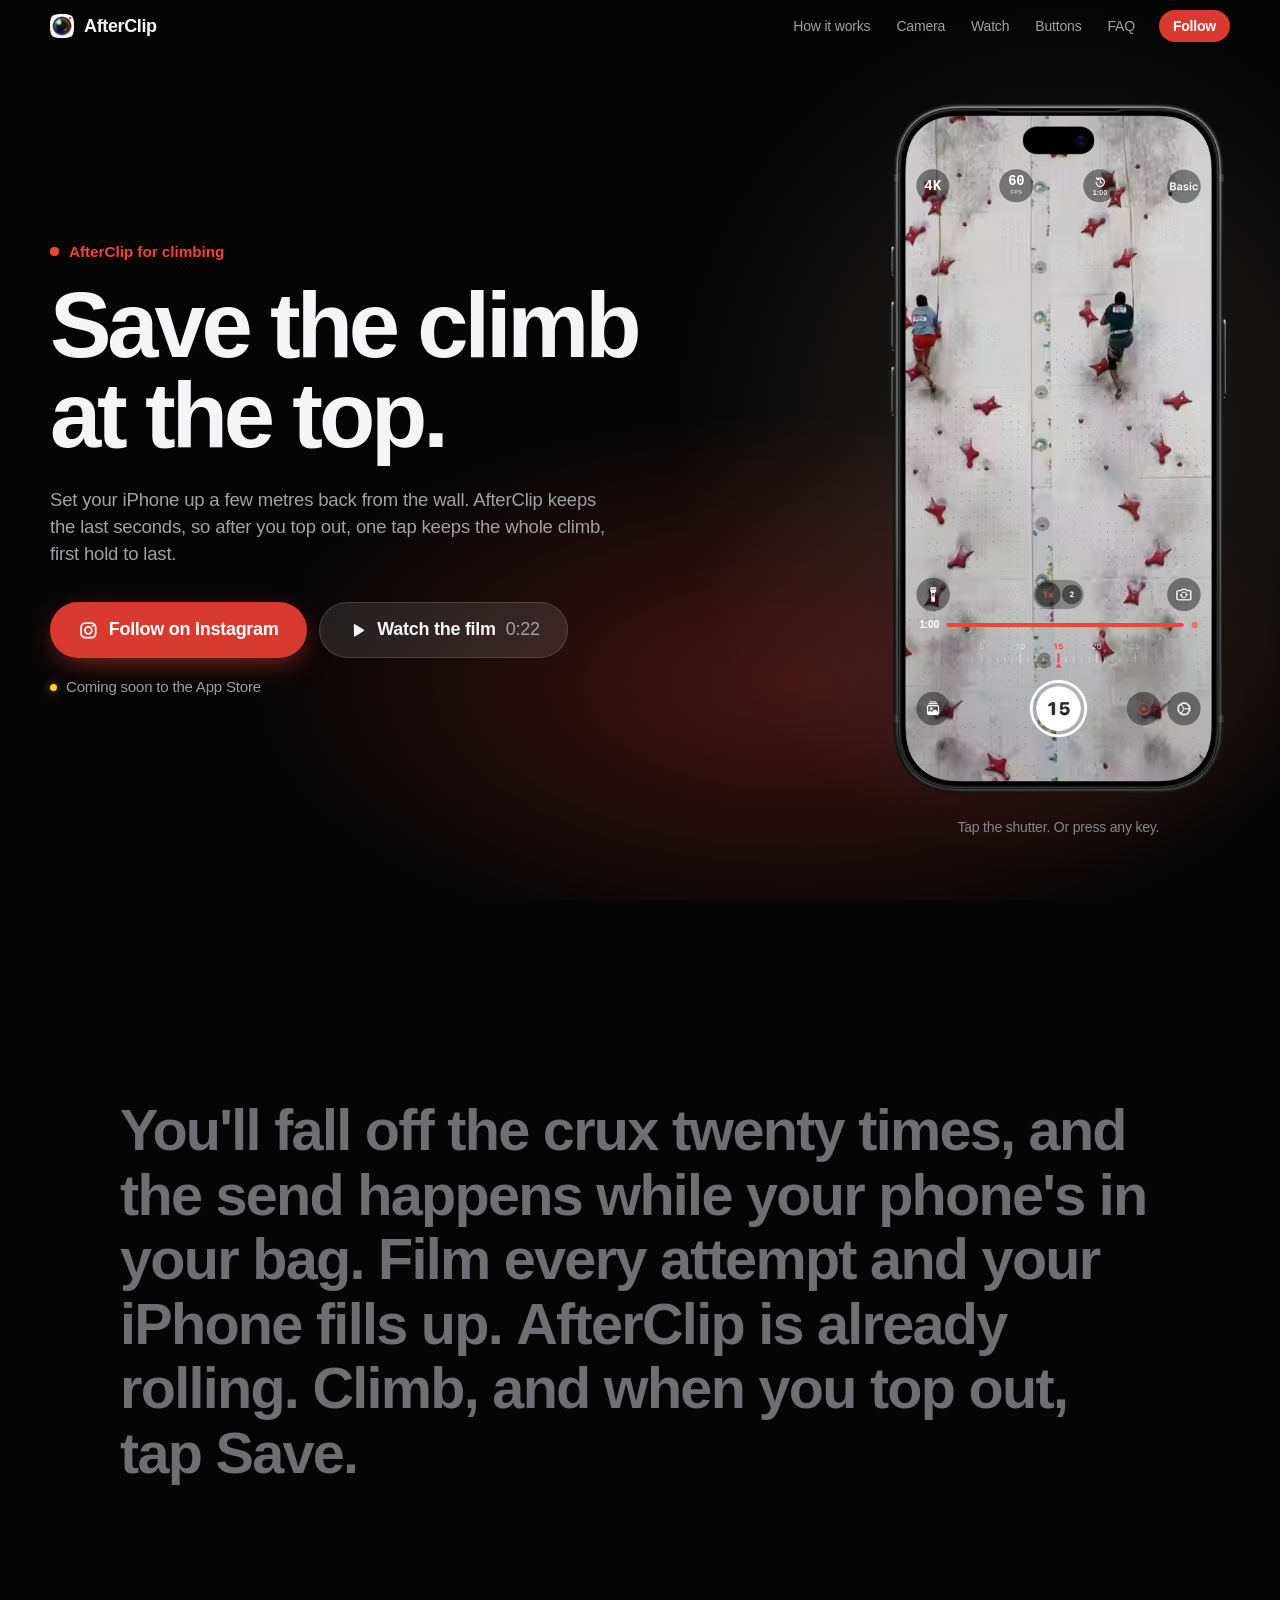
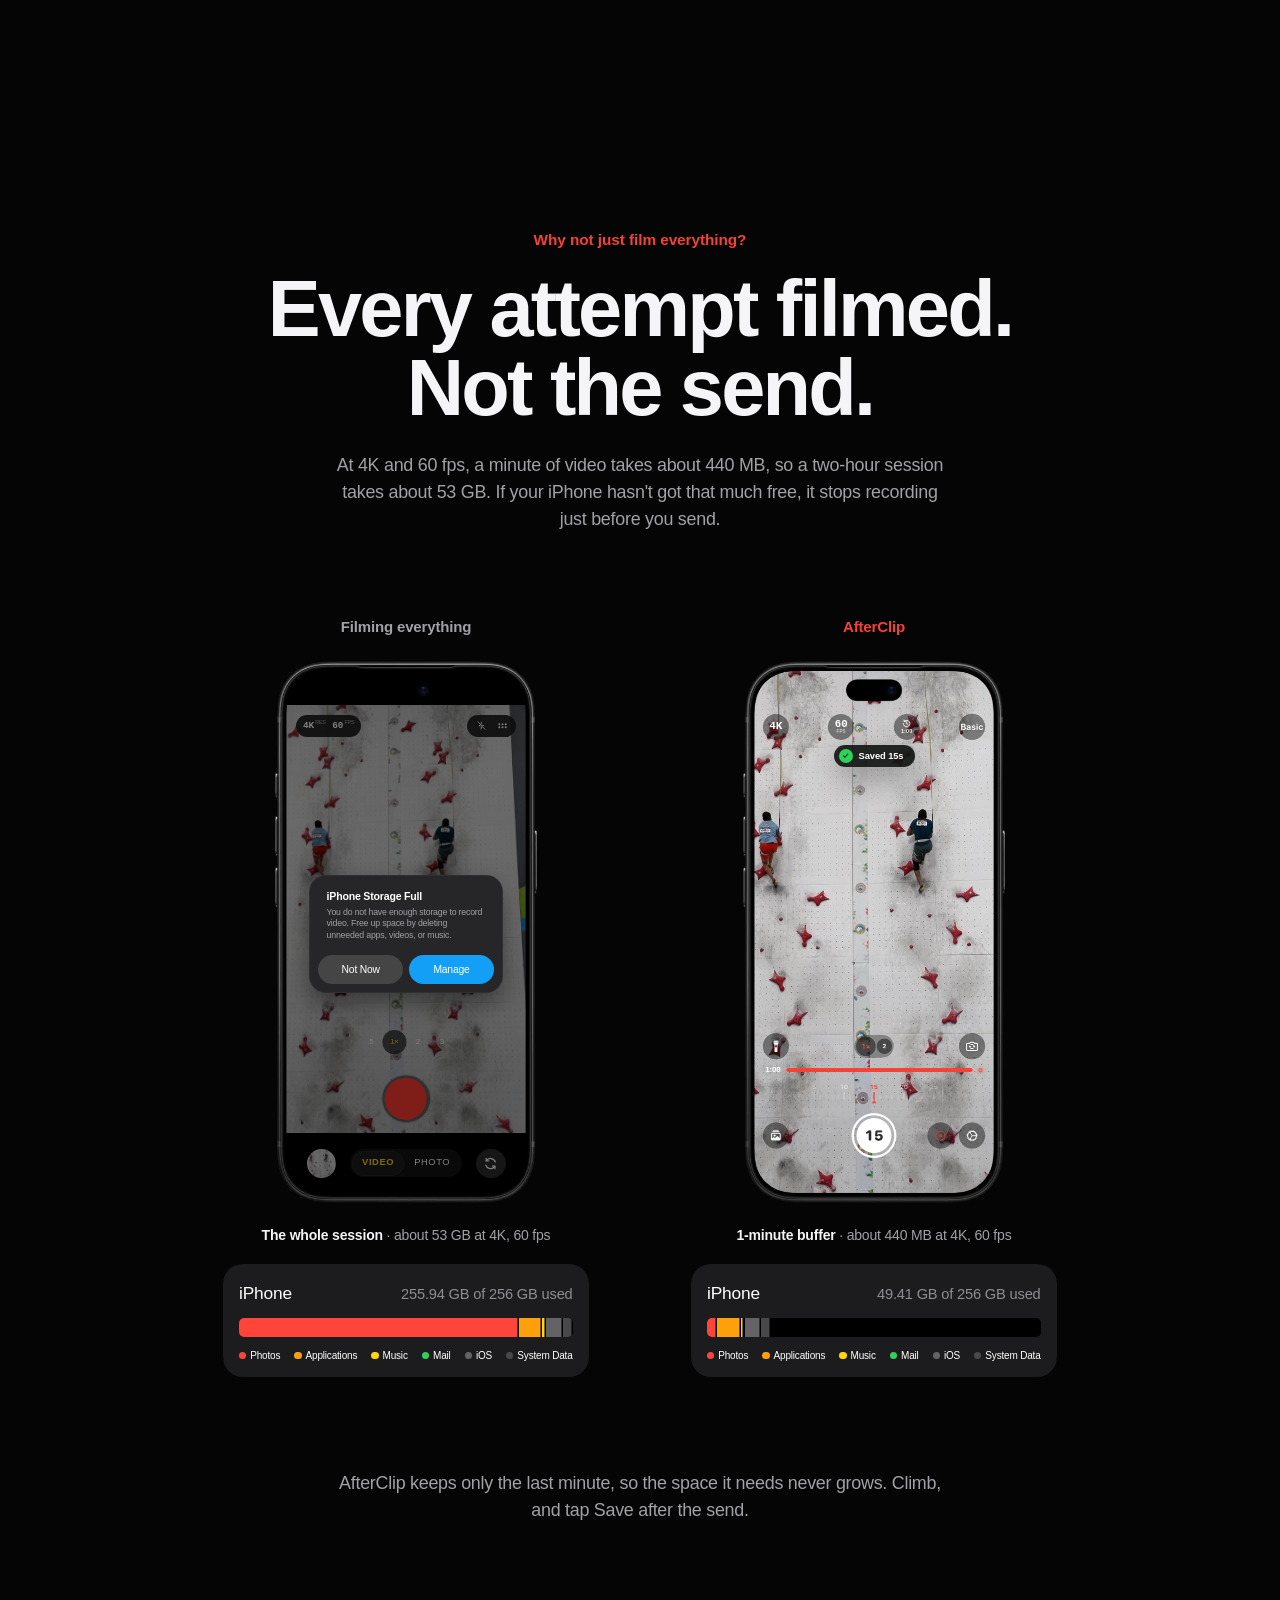
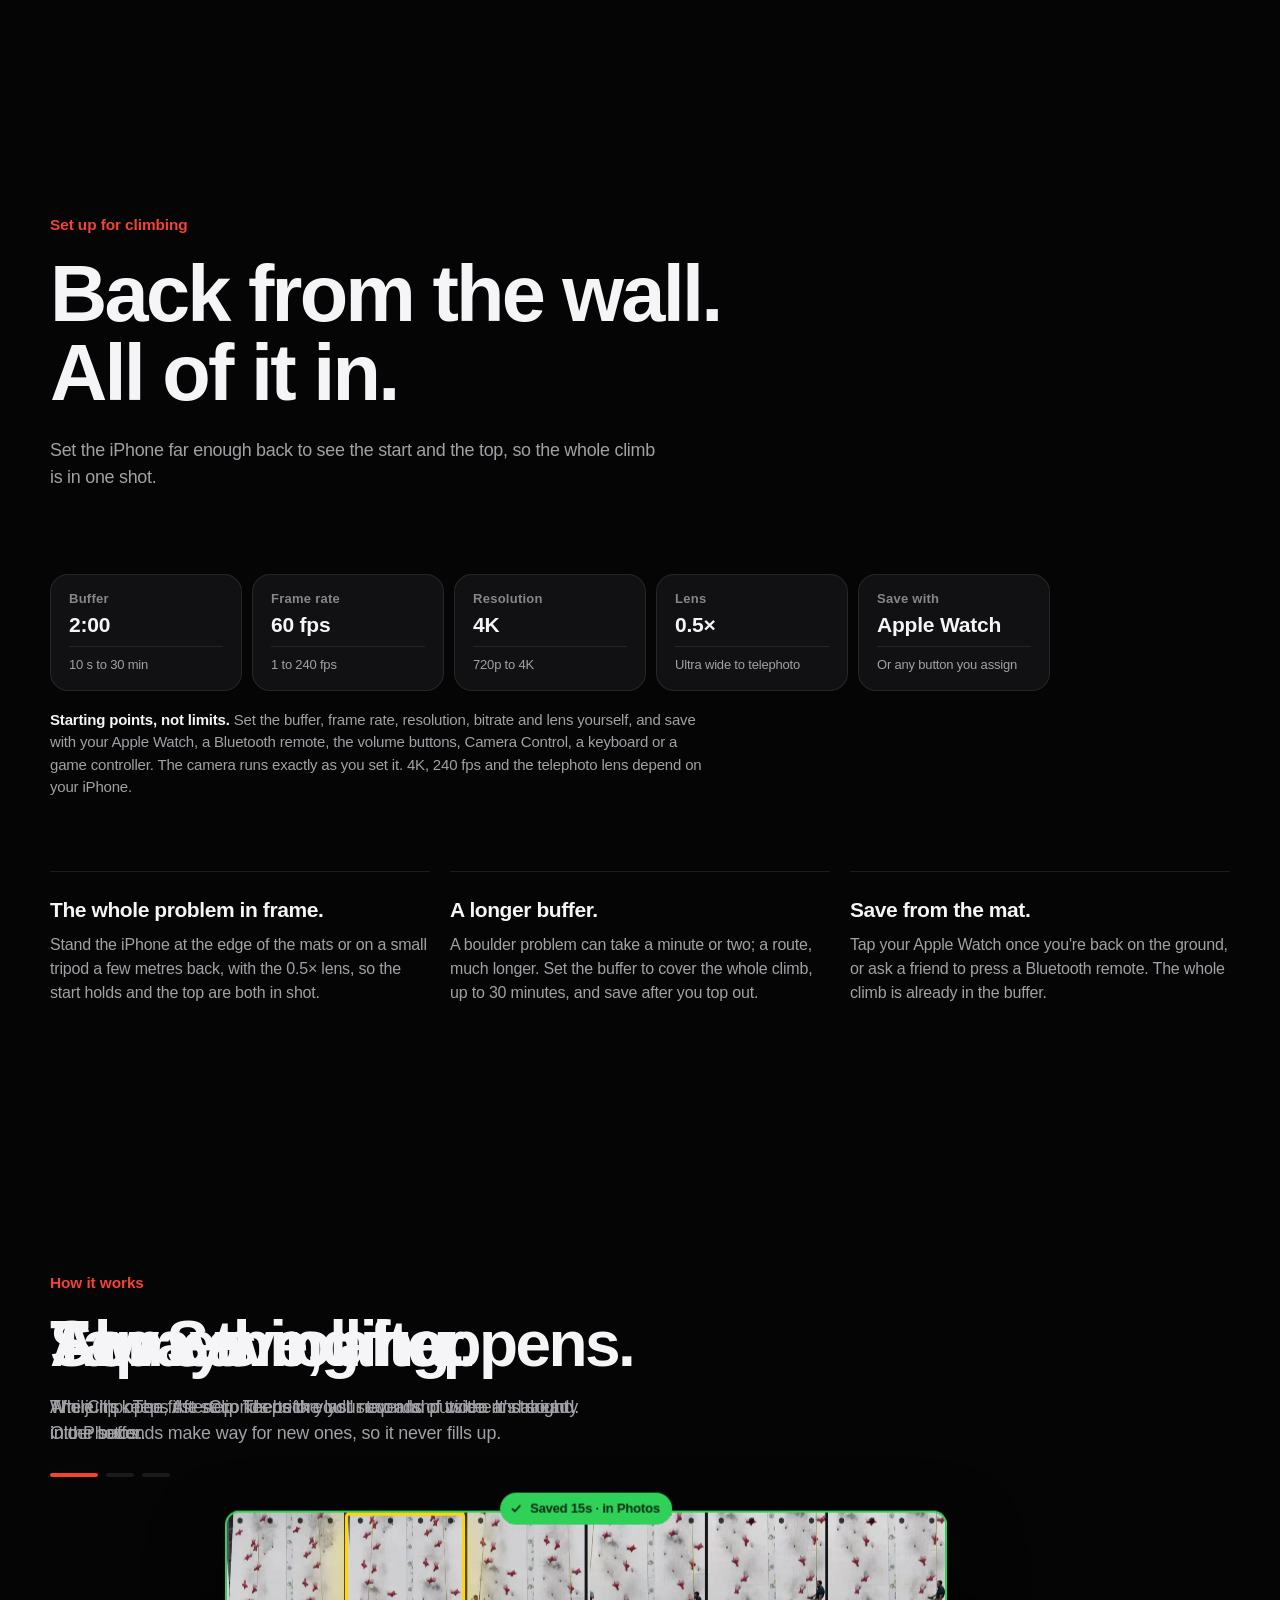
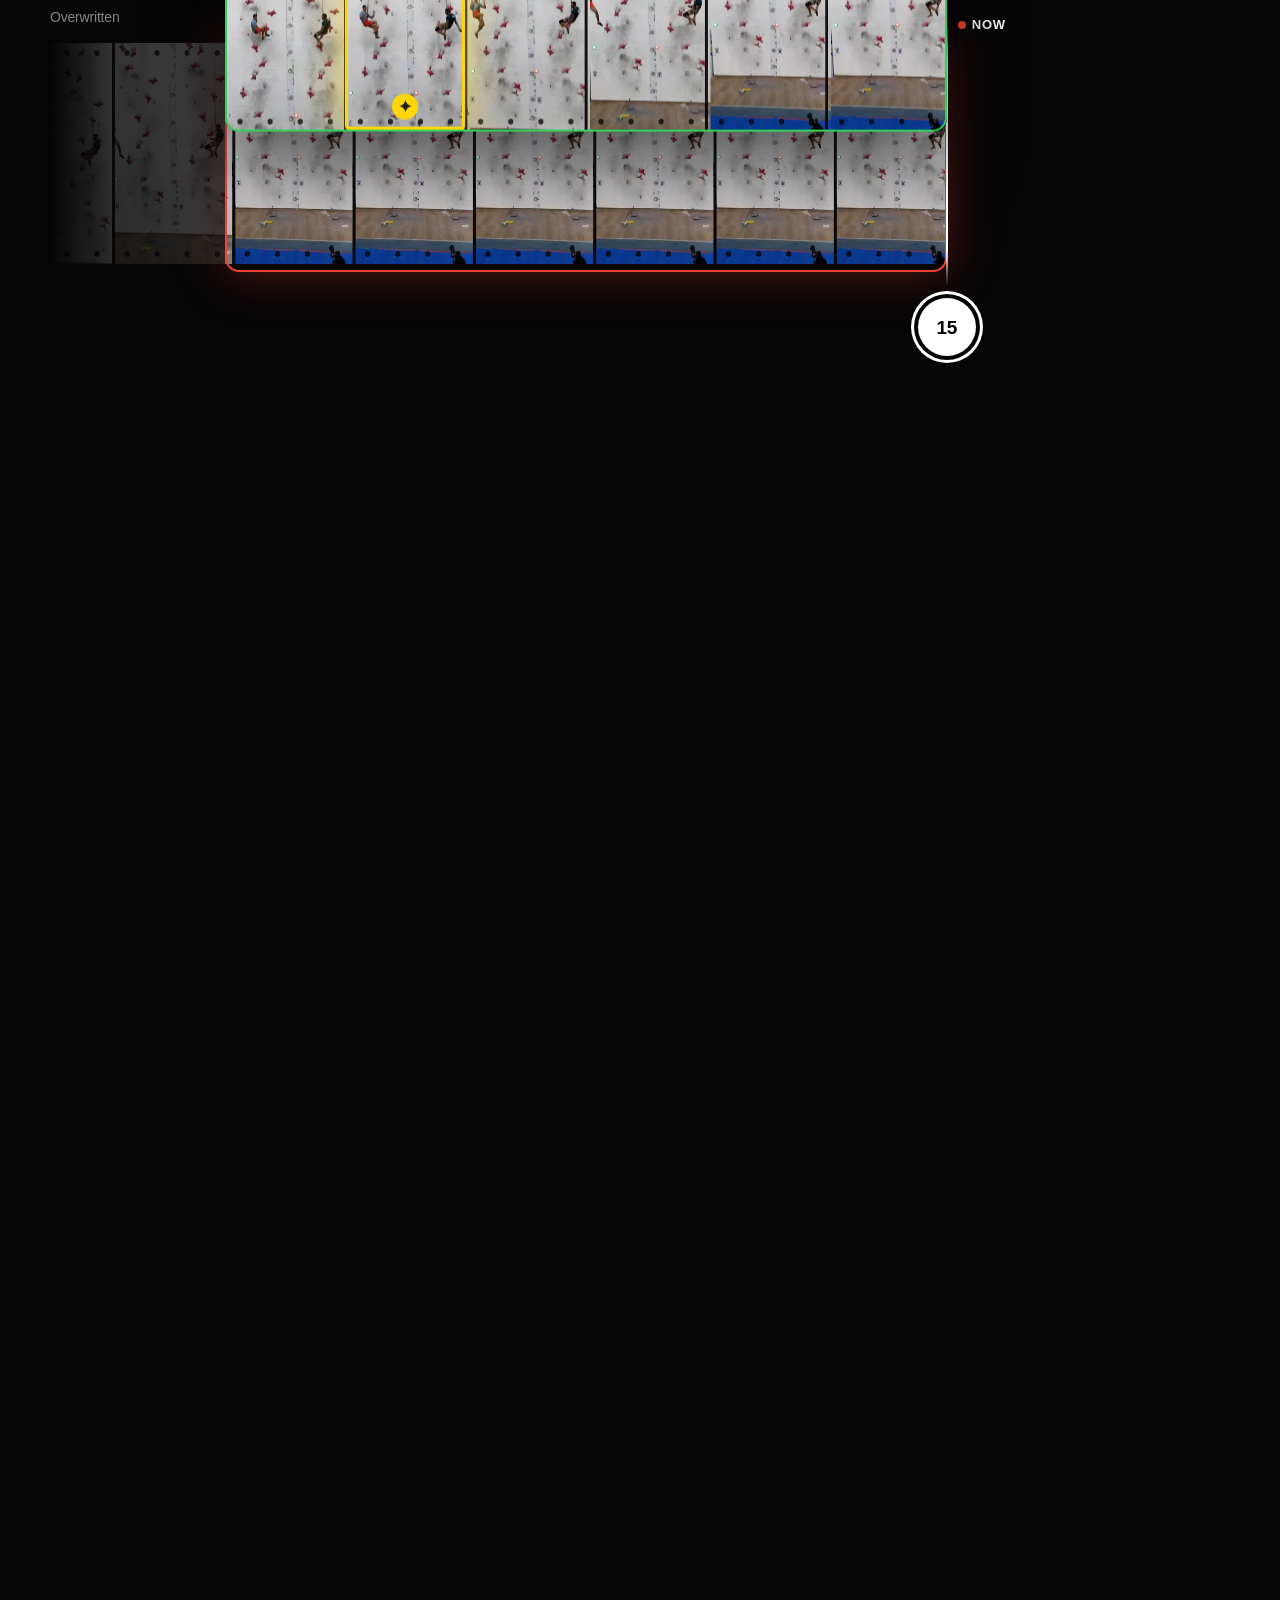
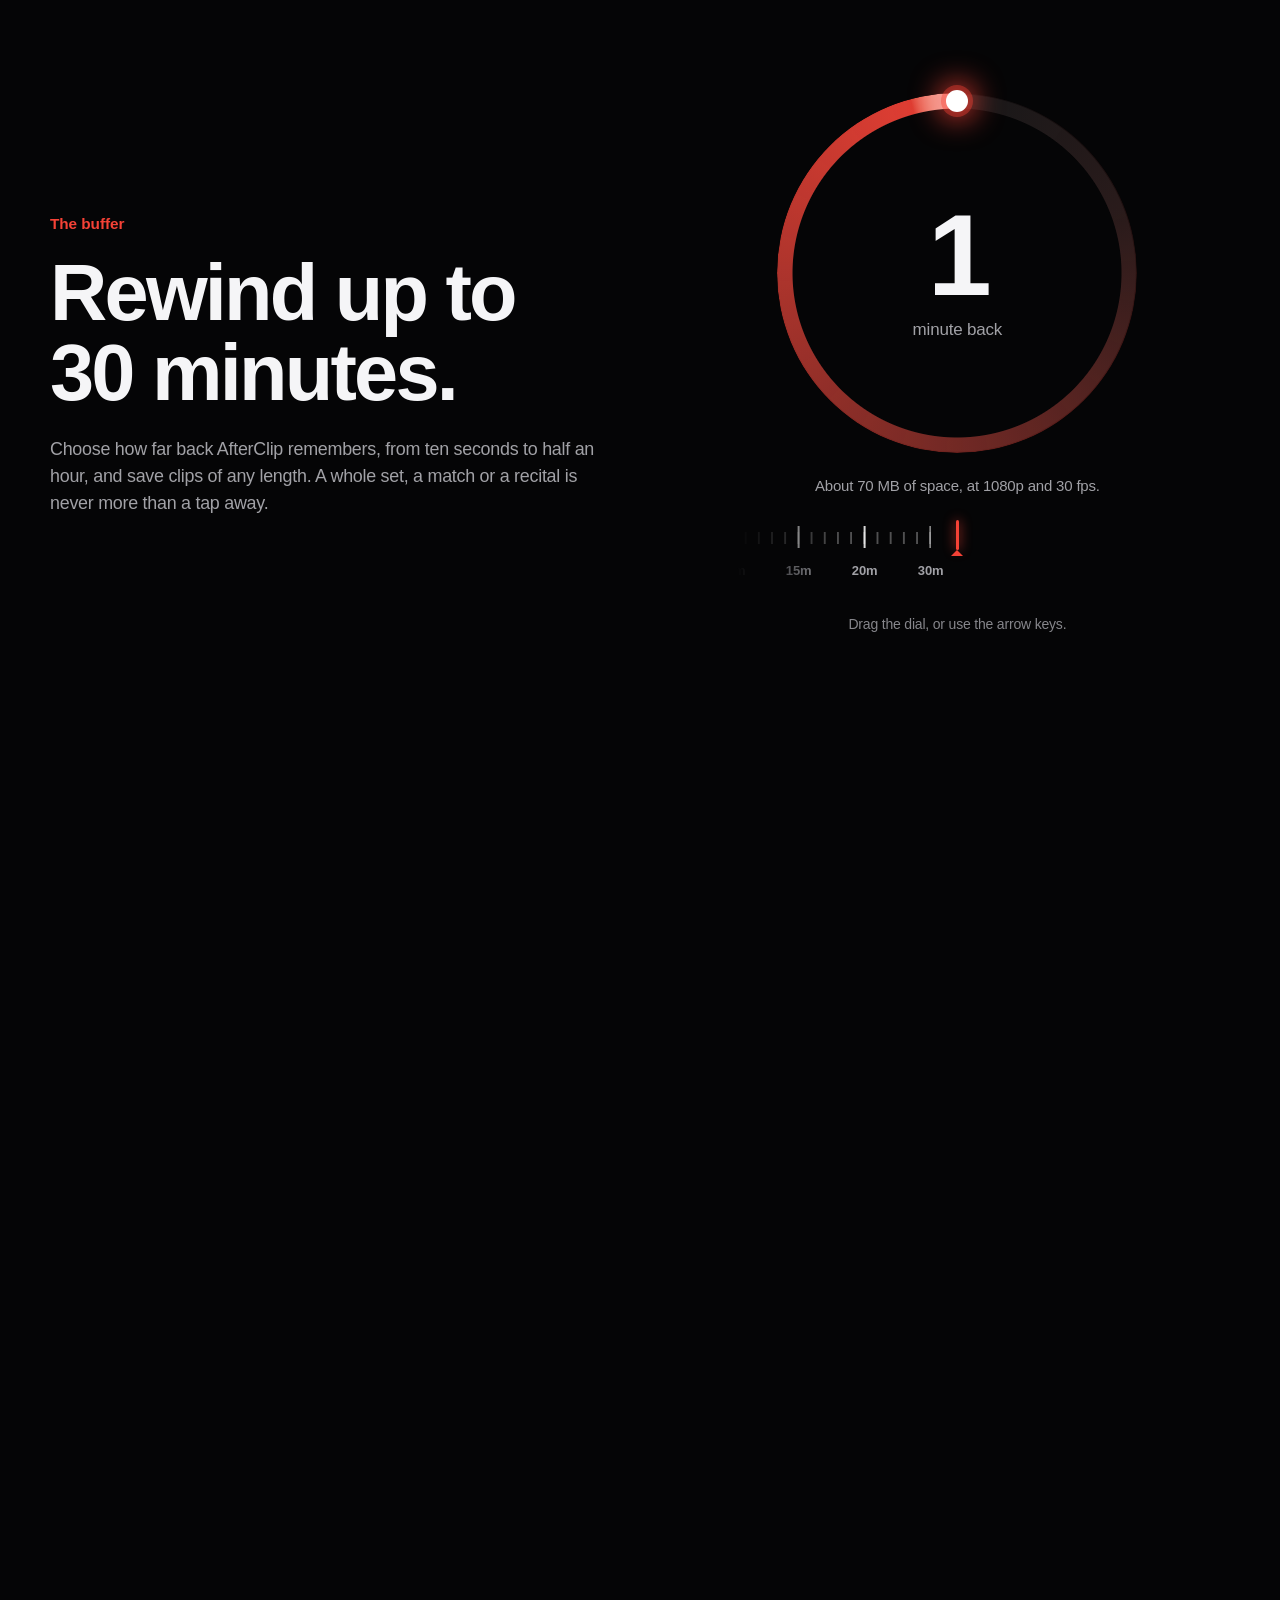
==== commit 8e35ffdb: "A bigger star, centred, on the moment's label" ====
--- a/climbing/index.html
+++ b/climbing/index.html
@@ -644,11 +644,11 @@
 .tape__moment b {
 position: absolute; left: 50%; bottom: 10px; transform: translateX(-50%);
 display: inline-flex; align-items: center; gap: 5px;
-padding: 4px 9px; border-radius: 999px;
+padding: 3px 9px 3px 7px; border-radius: 999px;
 background: var(--yellow); color: #1d1d1f;
 font-size: 12px; font-weight: 700; line-height: 1; white-space: nowrap;
 }
-.tape__moment b i { font-style: normal; }
+.tape__moment b .ico { width: 15px; height: 15px; }
 @container (max-width: 123px) {
 .tape__moment b { justify-content: center; width: 26px; height: 26px; padding: 0; border-radius: 50%; }
 .tape__moment b span { display: none; }
@@ -961,6 +961,7 @@
       <symbol id="i-lock" viewBox="0 0 48 48"><rect x="10" y="21" width="28" height="21" rx="5" fill="none" stroke="currentColor" stroke-width="3"/><path d="M16 21v-5a8 8 0 0 1 16 0v5" fill="none" stroke="currentColor" stroke-width="3" stroke-linecap="round"/><circle cx="24" cy="31" r="2.6" fill="currentColor"/></symbol>
       <symbol id="i-arrow" viewBox="0 0 24 24"><path d="m9.5 6 6 6-6 6" fill="none" stroke="currentColor" stroke-width="2.2" stroke-linecap="round" stroke-linejoin="round"/></symbol>
       <symbol id="i-instagram" viewBox="0 0 24 24"><rect x="3.5" y="3.5" width="17" height="17" rx="5" fill="none" stroke="currentColor" stroke-width="2"/><circle cx="12" cy="12" r="4" fill="none" stroke="currentColor" stroke-width="2"/><circle cx="17.3" cy="6.7" r="1.25" fill="currentColor"/></symbol>
+      <symbol id="i-sparkle" viewBox="0 0 24 24"><path d="M12 1.5c.6 5.6 4.9 9.9 10.5 10.5-5.6.6-9.9 4.9-10.5 10.5-.6-5.6-4.9-9.9-10.5-10.5C7.1 11.4 11.4 7.1 12 1.5Z"/></symbol>
       <symbol id="i-close" viewBox="0 0 24 24"><path d="m7 7 10 10M17 7 7 17" fill="none" stroke="currentColor" stroke-width="2.2" stroke-linecap="round"/></symbol>
     </defs>
   </svg>
@@ -1193,7 +1194,7 @@
         <div class="tape" data-tape aria-hidden="true">
           <div class="tape__rec" data-tape-rec>
             <div class="tape__film" data-tape-film>
-              <span class="tape__moment" data-tape-moment><b><i>✦</i><span>The moment</span></b></span>
+              <span class="tape__moment" data-tape-moment><b><svg class="ico" aria-hidden="true"><use href="#i-sparkle"/></svg><span>The moment</span></b></span>
             </div>
           </div>
           <div class="tape__window" data-tape-window><span>The last 15 seconds</span></div>
@@ -1442,7 +1443,7 @@
             <span class="merge__label merge__label--a" data-merge-la>Saved 15s</span>
             <span class="merge__label merge__label--b" data-merge-lb>Saved 15s</span>
             <span class="merge__label merge__label--one" data-merge-one><svg class="ico"><use href="#i-check"/></svg>One clip · 17s</span>
-            <span class="merge__moment">✦</span>
+            <span class="merge__moment"><svg class="ico" aria-hidden="true"><use href="#i-sparkle"/></svg></span>
           </div>
         </div>
         <ul class="details">
--- a/assets/css/features.css
+++ b/assets/css/features.css
@@ -1,5 +1,5 @@
 /*
-  AfterClip — the landing page, second half: the camera bento, Apple Watch,
+  AfterClip: the landing page, second half: the camera bento, Apple Watch,
   any button, saves that join, privacy, the FAQ and the finale.
 */
 
@@ -228,9 +228,10 @@
 .merge__moment {
   position: absolute; left: calc(16 / 17 * 100%); top: 28px; z-index: 2;
   display: grid; place-items: center; width: 26px; height: 26px; margin-left: -13px; border-radius: 50%;
-  background: var(--yellow); color: #1d1d1f; font-size: 13px;
+  background: var(--yellow); color: #1d1d1f;
   box-shadow: 0 0 24px var(--yellow);
 }
+.merge__moment .ico { width: 16px; height: 16px; }
 .details { display: grid; grid-template-columns: repeat(3, minmax(0, 1fr)); gap: 20px; margin-top: clamp(70px, 9vw, 110px); }
 @media (max-width: 800px) { .details { grid-template-columns: 1fr; } }
 .details li { padding-top: 22px; border-top: 1px solid var(--line); }
--- a/assets/css/features.css
+++ b/assets/css/features.css
@@ -1,5 +1,5 @@
 /*
-  AfterClip — the landing page, second half: the camera bento, Apple Watch,
+  AfterClip: the landing page, second half: the camera bento, Apple Watch,
   any button, saves that join, privacy, the FAQ and the finale.
 */
 
@@ -228,9 +228,10 @@
 .merge__moment {
   position: absolute; left: calc(16 / 17 * 100%); top: 28px; z-index: 2;
   display: grid; place-items: center; width: 26px; height: 26px; margin-left: -13px; border-radius: 50%;
-  background: var(--yellow); color: #1d1d1f; font-size: 13px;
+  background: var(--yellow); color: #1d1d1f;
   box-shadow: 0 0 24px var(--yellow);
 }
+.merge__moment .ico { width: 16px; height: 16px; }
 .details { display: grid; grid-template-columns: repeat(3, minmax(0, 1fr)); gap: 20px; margin-top: clamp(70px, 9vw, 110px); }
 @media (max-width: 800px) { .details { grid-template-columns: 1fr; } }
 .details li { padding-top: 22px; border-top: 1px solid var(--line); }
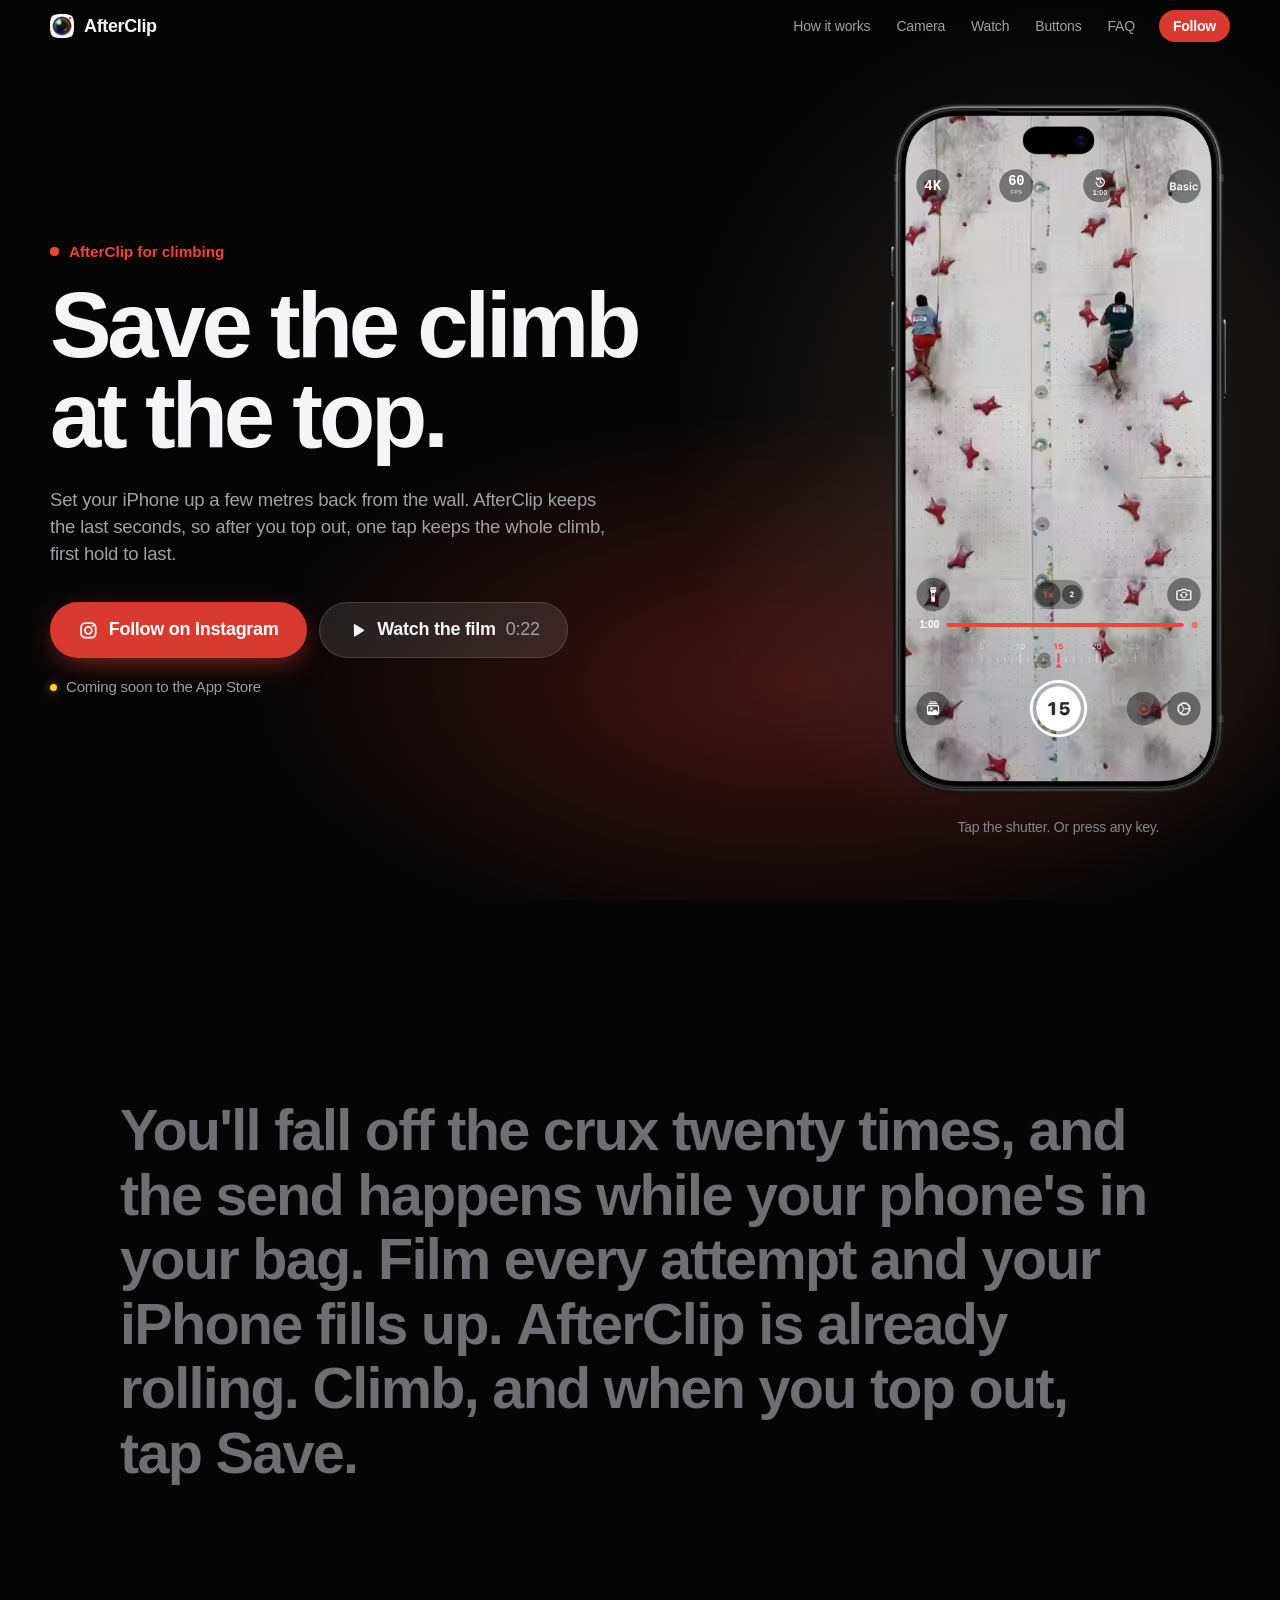
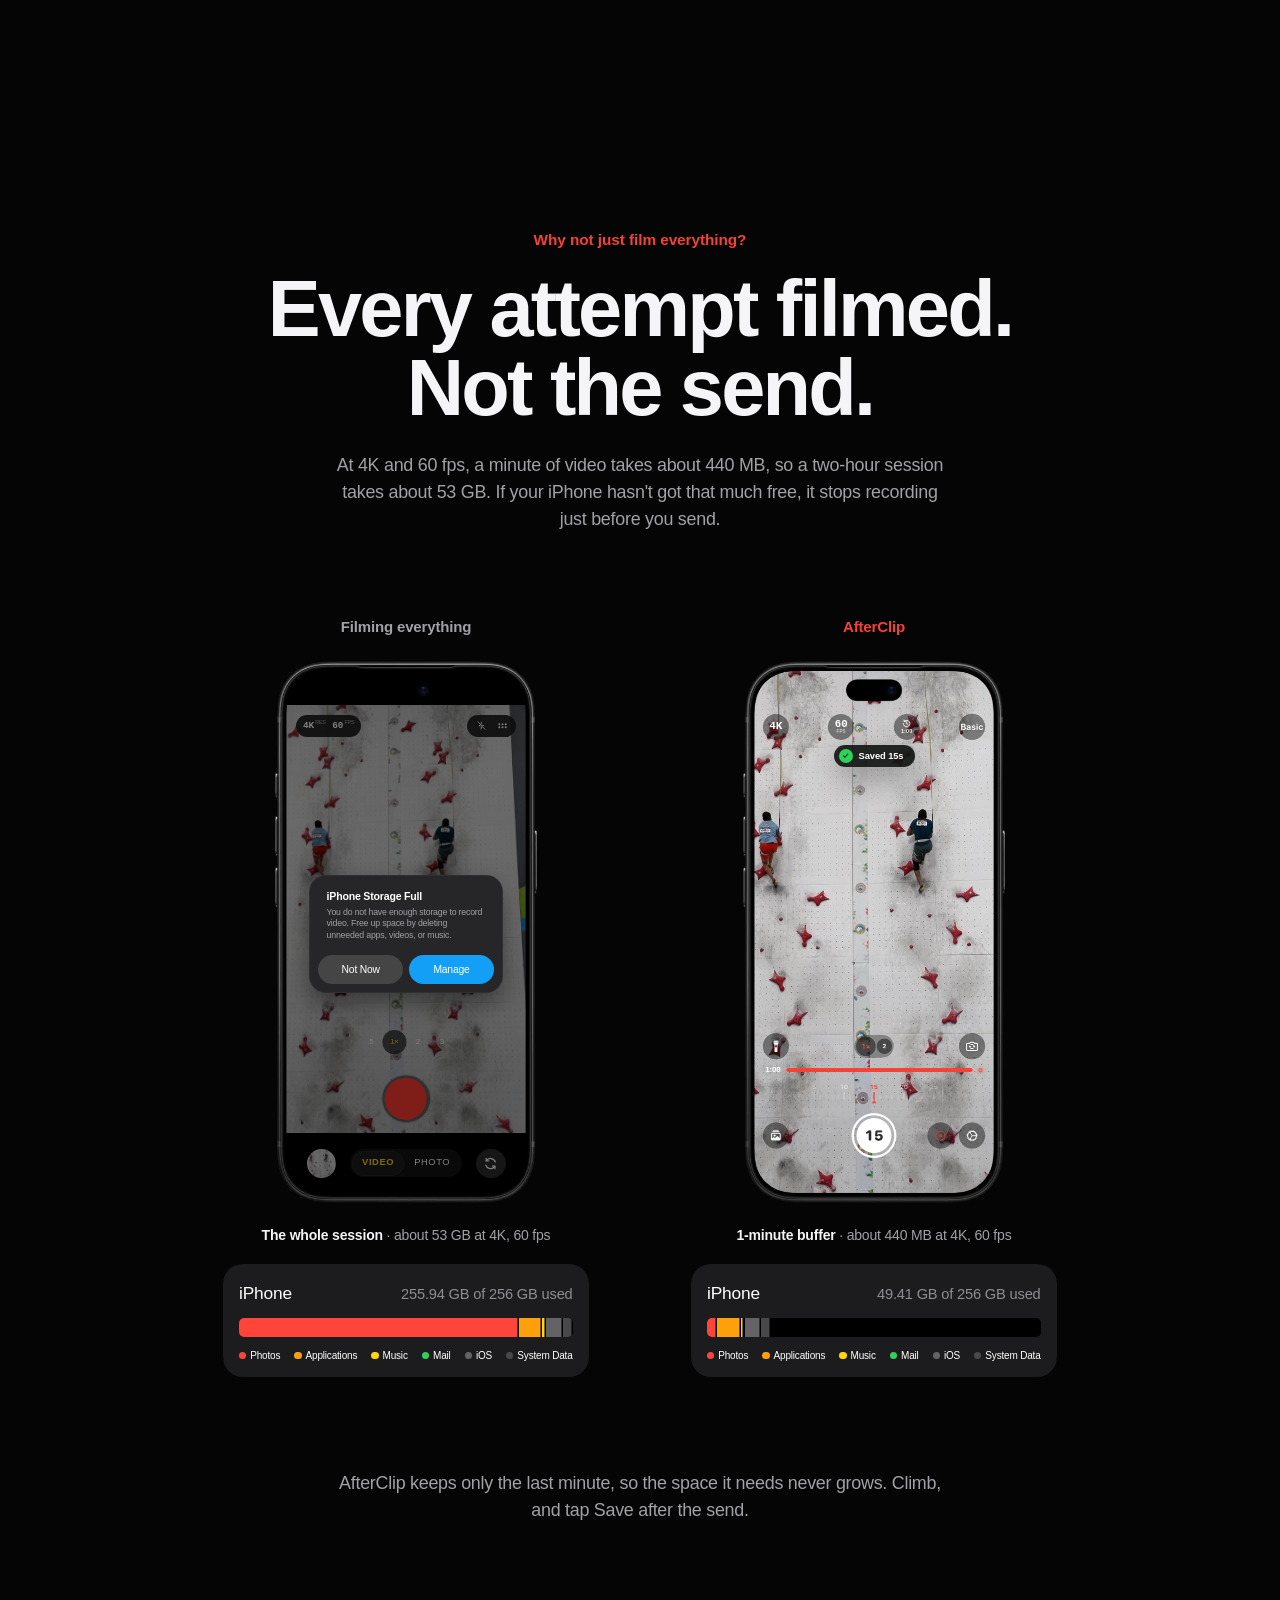
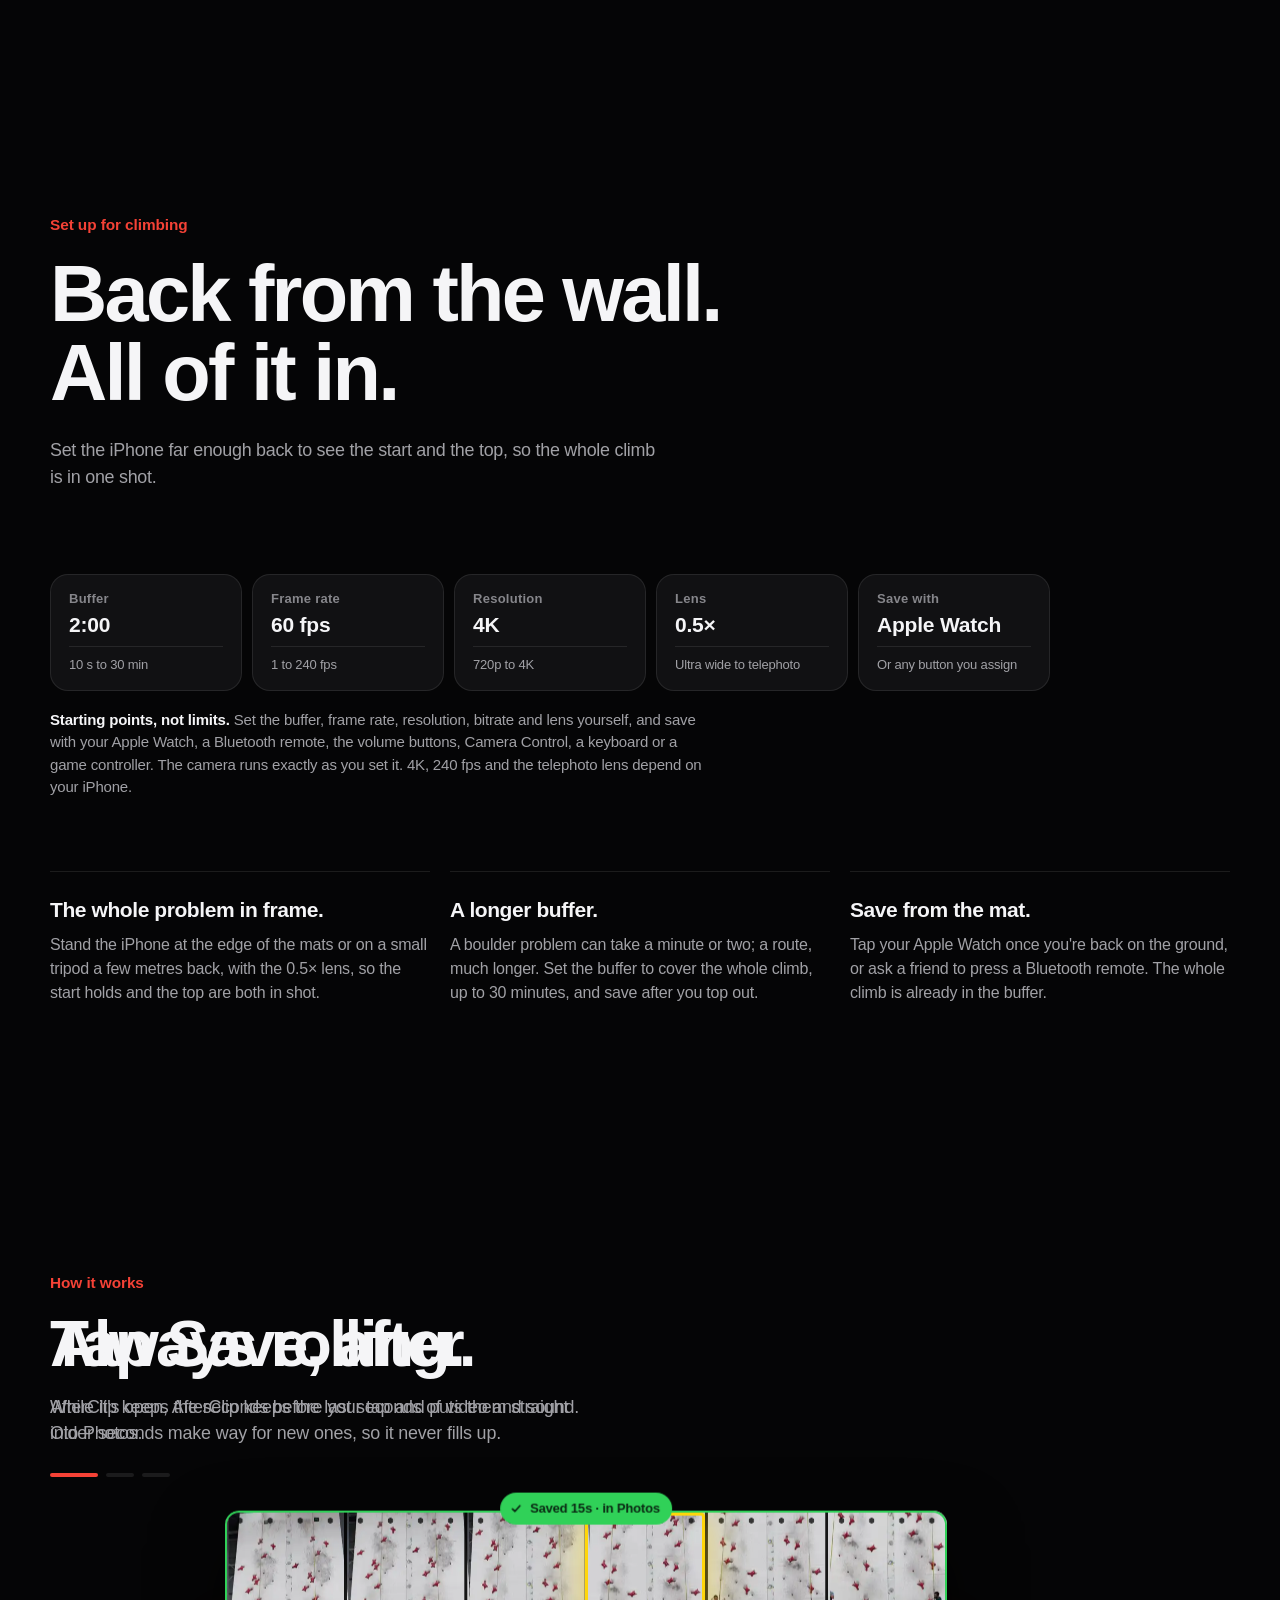
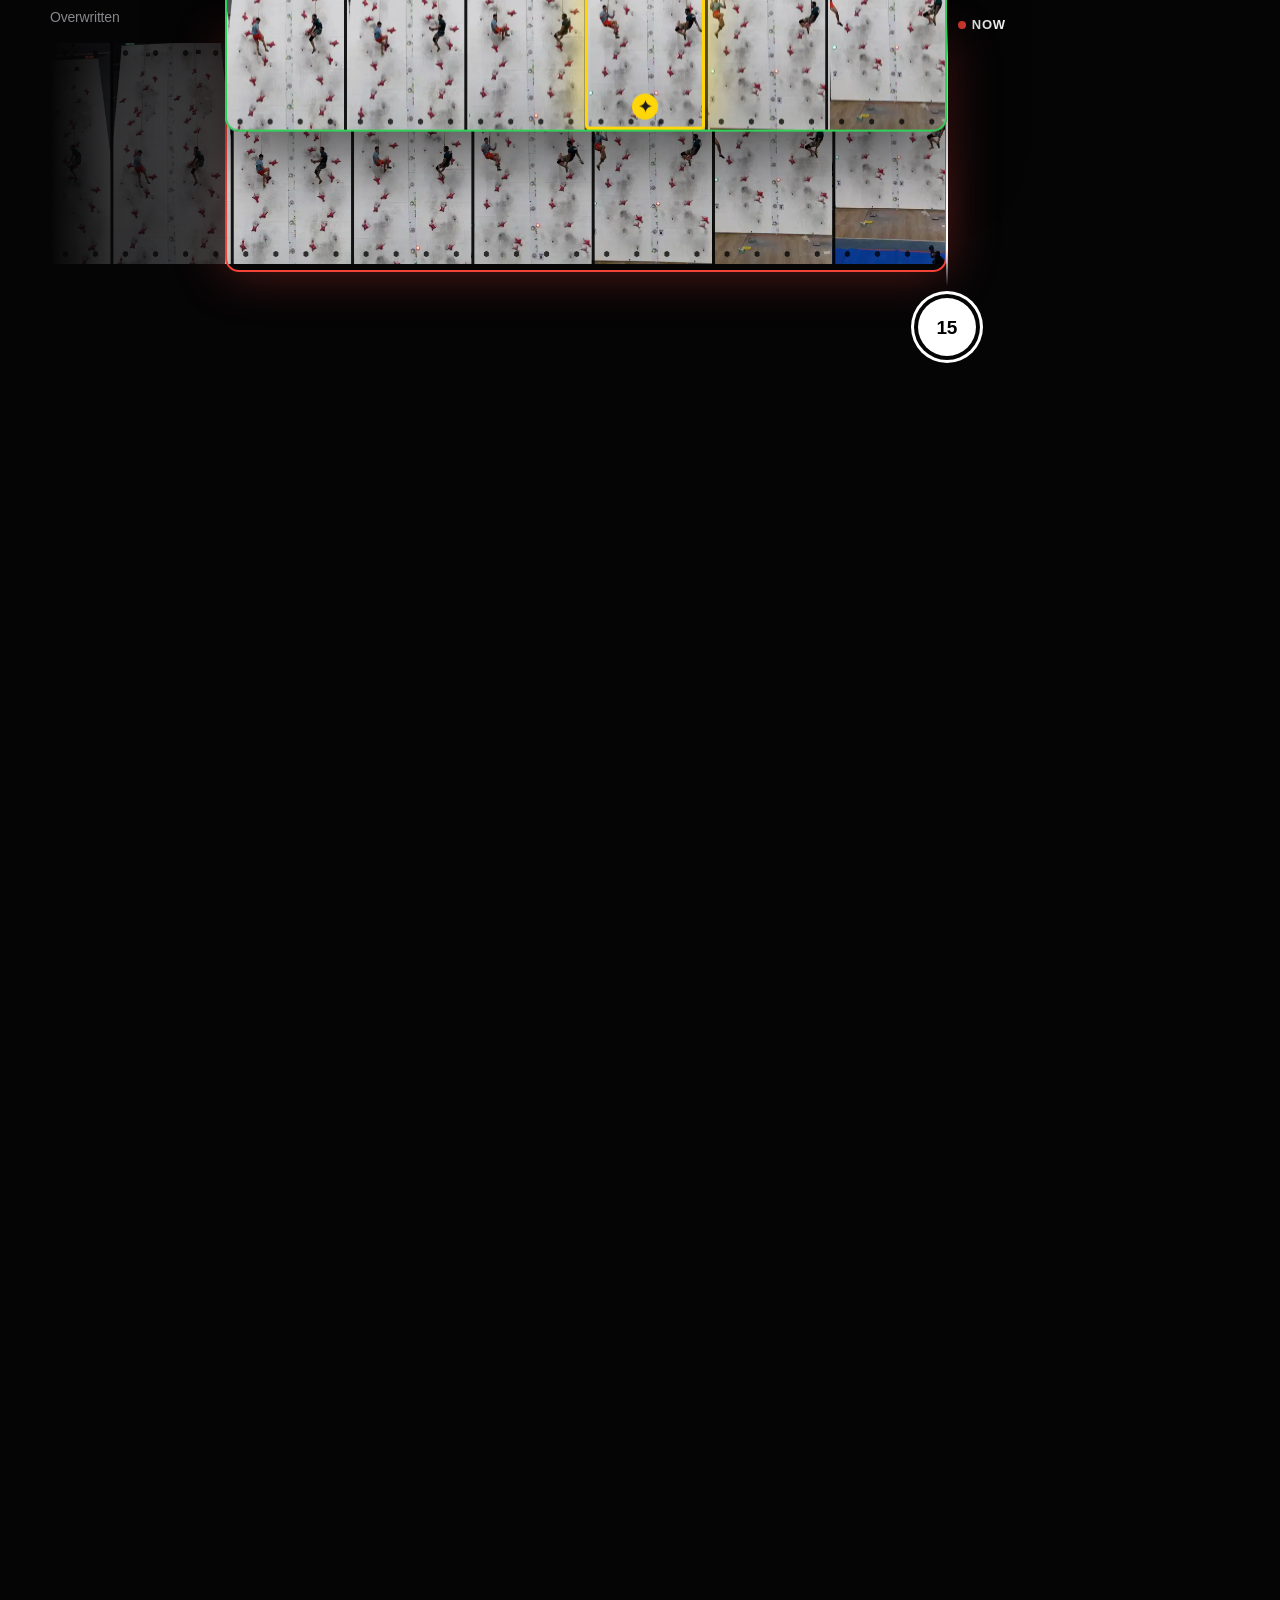
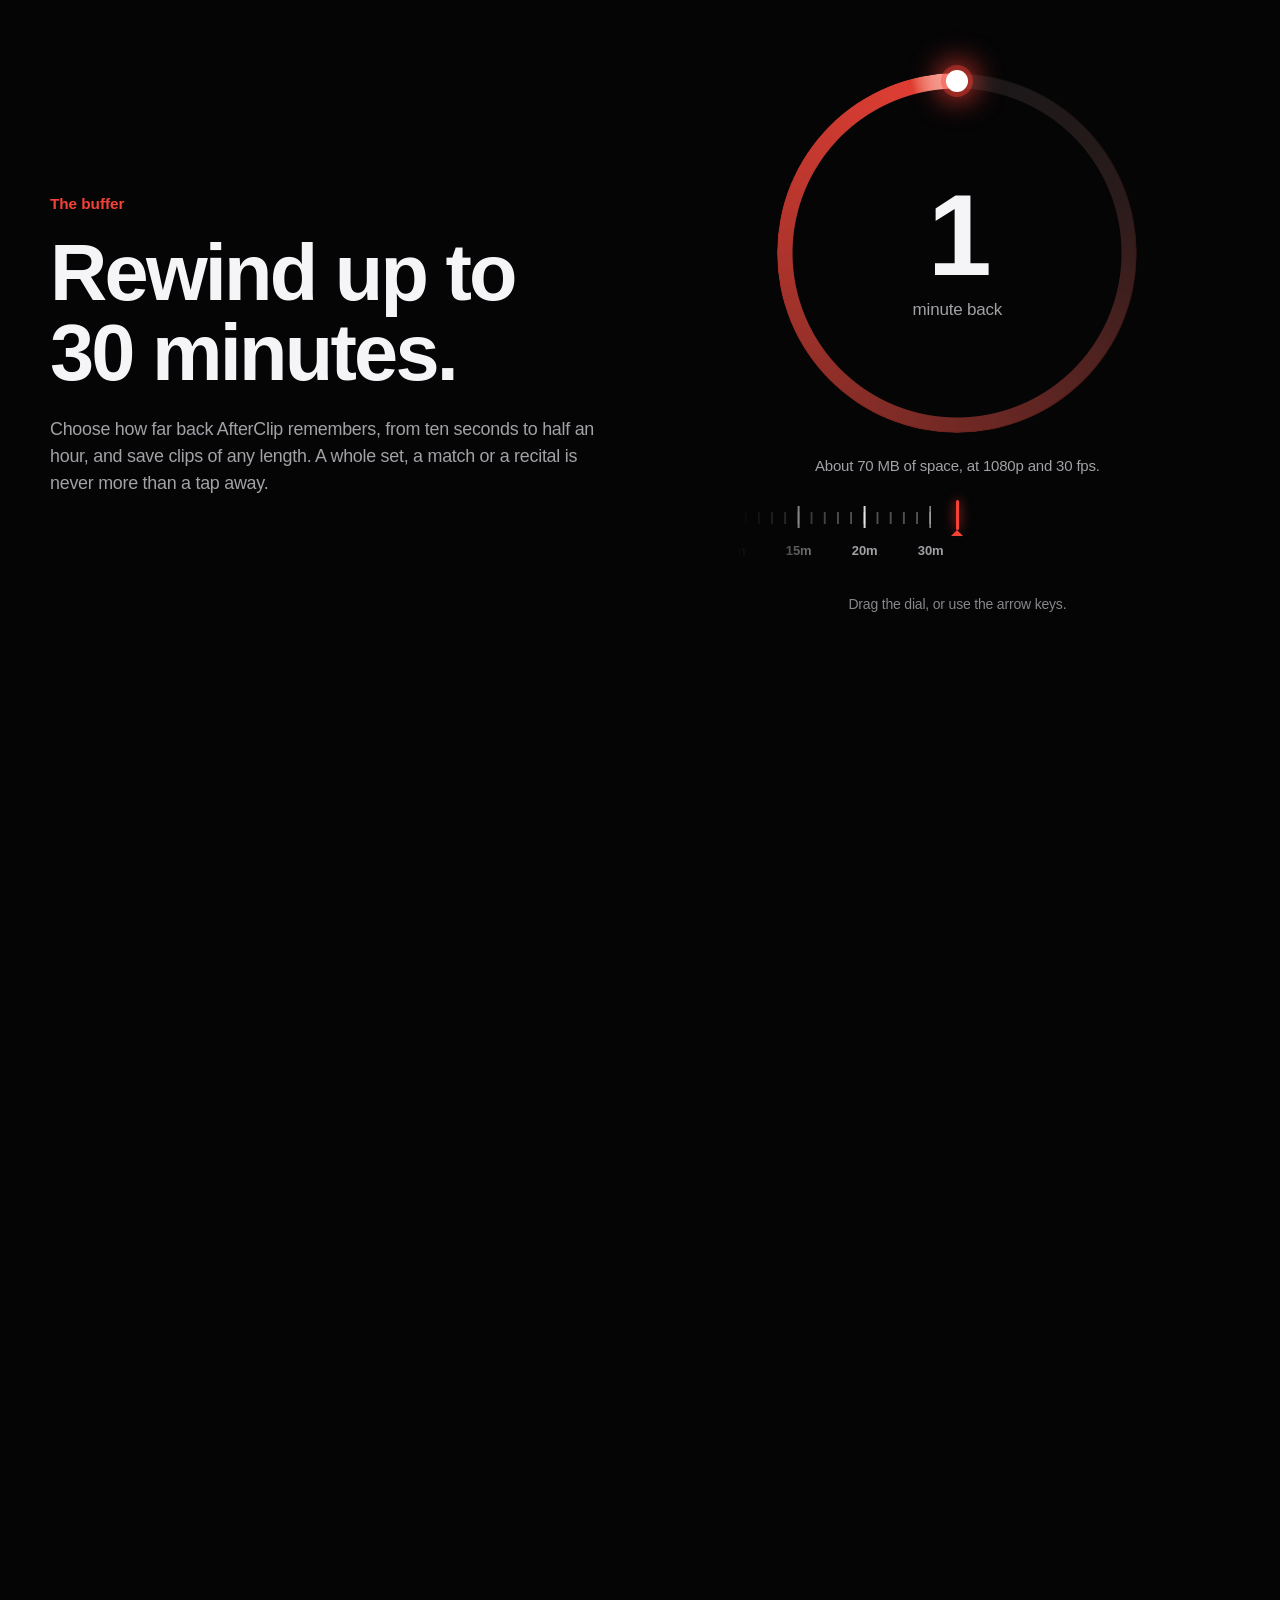
==== commit f4c8c580: "How it works: four frames of tape, a third of the scrolling" ====
--- a/climbing/index.html
+++ b/climbing/index.html
@@ -8,6 +8,8 @@
   <meta name="theme-color" content="#050506">
   <meta name="color-scheme" content="dark">
   <meta name="robots" content="index, follow, max-image-preview:large">
+  <!-- Google Search Console owns the site through this; keep it, or it stops. -->
+  <meta name="google-site-verification" content="yiXoZvbWytEb5aJO4Kf4C_b6ZOg4UcNelSuk_G61BUY">
   <link rel="canonical" href="https://stratomediagroupltd.github.io/afterclip/climbing/">
   <link rel="icon" href="../assets/img/icon-32.png" sizes="32x32">
   <link rel="icon" href="../assets/img/icon-64.png" sizes="64x64">
@@ -556,7 +558,7 @@
 .js .manifesto__text .w.is-lit { color: var(--text); }
 .js .manifesto__text strong .w.is-lit { color: var(--accent); }
 .how { position: relative; scroll-margin-top: 0; }
-.js .how { height: calc(var(--vh, 1vh) * 400); }
+.js .how { height: calc(var(--vh, 1vh) * 220); }
 .how__stage {
 --gap: clamp(26px, var(--vh, 1vh) * 6, 70px);
 display: flex; flex-direction: column; justify-content: center; gap: var(--gap);
@@ -644,12 +646,15 @@
 .tape__moment b {
 position: absolute; left: 50%; bottom: 10px; transform: translateX(-50%);
 display: inline-flex; align-items: center; gap: 5px;
+width: max-content;
 padding: 3px 9px 3px 7px; border-radius: 999px;
 background: var(--yellow); color: #1d1d1f;
 font-size: 12px; font-weight: 700; line-height: 1; white-space: nowrap;
 }
+.tape__film .tape__moment { transition: opacity 0.35s var(--ease-in-out); }
+.js .tape:not(.is-moment) .tape__film .tape__moment { opacity: 0; }
 .tape__moment b .ico { width: 15px; height: 15px; }
-@container (max-width: 123px) {
+@container (max-width: 127px) {
 .tape__moment b { justify-content: center; width: 26px; height: 26px; padding: 0; border-radius: 50%; }
 .tape__moment b span { display: none; }
 }
@@ -1431,19 +1436,26 @@
         <header class="section__head section__head--center">
           <p class="eyebrow">Clips</p>
           <h2 class="title" id="joins-title" data-wipe>One moment.<br>One clip.</h2>
-          <p class="body" data-reveal>Saved a second too early? Tap Save again. The clips join into one, with no footage saved twice.</p>
+          <p class="body" data-reveal>Tapped Save and the moment kept going? Tap again. You get one longer clip, not two that repeat each other.</p>
         </header>
-        <div class="merge" aria-hidden="true">
-          <div class="merge__scale"><span style="--at: 0">−15 s</span><span style="--at: 5">−10 s</span><span style="--at: 10">−5 s</span><span style="--at: 15">Tap</span><span style="--at: 17">Tap again</span></div>
-          <div class="merge__lanes" data-merge>
-            <div class="merge__goo">
-              <span class="merge__bar merge__bar--a" data-merge-a></span>
-              <span class="merge__bar merge__bar--b" data-merge-b></span>
-            </div>
-            <span class="merge__label merge__label--a" data-merge-la>Saved 15s</span>
-            <span class="merge__label merge__label--b" data-merge-lb>Saved 15s</span>
-            <span class="merge__label merge__label--one" data-merge-one><svg class="ico"><use href="#i-check"/></svg>One clip · 17s</span>
-            <span class="merge__moment"><svg class="ico" aria-hidden="true"><use href="#i-sparkle"/></svg></span>
+        <!-- Three steps, played in turn while it's on screen (clips.js); without the
+             script, the last one shows. -->
+        <div class="merge" data-merge data-step="3">
+          <ol class="merge__steps">
+            <li><button type="button" data-merge-go="1"><b>1</b><span>Tap Save. The 15 seconds before your tap are saved.</span></button></li>
+            <li><button type="button" data-merge-go="2"><b>2</b><span>The moment goes on. You tap again, 2 seconds later.</span></button></li>
+            <li><button type="button" data-merge-go="3" aria-current="step"><b>3</b><span>AfterClip joins the two: one 17‑second clip, nothing in it twice.</span></button></li>
+          </ol>
+          <div class="merge__track" aria-hidden="true">
+            <span class="merge__tap merge__tap--1"><b>1</b></span>
+            <span class="merge__tap merge__tap--2"><b>2</b></span>
+            <span class="merge__clip merge__clip--first"></span>
+            <span class="merge__note merge__note--first">15 s</span>
+            <span class="merge__clip merge__clip--second"></span>
+            <span class="merge__twice">13 s already saved</span>
+            <span class="merge__note merge__note--new">+2 s</span>
+            <span class="merge__clip merge__clip--one"></span>
+            <span class="merge__note merge__note--one"><svg class="ico"><use href="#i-check"/></svg>One clip · 17 s</span>
           </div>
         </div>
         <ul class="details">
--- a/assets/css/features.css
+++ b/assets/css/features.css
@@ -32,8 +32,12 @@
 
 /* The app's own screens, one per spec, cross-fading. */
 .specs__shot, .specs__shot img { position: absolute; inset: 0; width: 100%; height: 100%; object-fit: cover; }
-.js .specs__shot { opacity: 0; transition: opacity 0.6s var(--ease); }
-.js .specs__shot.is-on { opacity: 1; }
+/* The next screen dissolves in on top; the last one stays put beneath it and
+   goes only once it's covered, so the phone never dims in between. */
+.js .specs__shot { opacity: 0; transition: opacity 0.2s linear 0.5s; }
+.js .specs__shot.is-on { z-index: 1; opacity: 1; transition: opacity 0.5s var(--ease-in-out); }
+/* Near the section, every screen gets its own layer before it's needed. */
+.specs.is-near .specs__shot { will-change: opacity; }
 
 @media (max-width: 899px) {
   .specs { grid-template-columns: 1fr; gap: 30px; }
@@ -198,40 +202,93 @@
 
 /* ───────── Saves that join ───────── */
 
-.merge { max-width: 900px; margin: 0 auto; padding: 0 4px; }
-/* Seconds along a 17-second line: the first tap at 15, the second at 17. */
-.merge__scale { position: relative; height: 13px; margin-bottom: 18px; color: var(--faint); font: 600 13px/1 var(--font-mono); }
-.merge__scale span { position: absolute; left: calc(var(--at) / 17 * 100%); transform: translateX(-50%); white-space: nowrap; }
-.merge__scale span:first-child { transform: none; }
-.merge__scale span:last-child { transform: translateX(-100%); color: var(--text); }
-.merge__scale span:nth-child(4) { color: var(--text); }
-.merge__lanes { position: relative; height: 170px; }
-.merge__goo { position: absolute; inset: 0; }
-.merge__bar {
-  position: absolute; height: 48px; border-radius: 24px;
+.merge { max-width: 900px; margin: 0 auto; }
+
+/* The three steps; the one playing is lit, and any can be chosen. */
+.merge__steps { display: grid; grid-template-columns: repeat(3, minmax(0, 1fr)); gap: 12px; margin-bottom: 40px; }
+.merge__steps button {
+  display: flex; align-items: flex-start; gap: 12px; width: 100%; height: 100%;
+  padding: 16px 18px; border: 1px solid var(--line); border-radius: 18px; background: none;
+  color: var(--faint); font: inherit; font-size: 15px; line-height: 1.4; text-align: left; cursor: pointer;
+  transition: color 0.3s, border-color 0.3s, background-color 0.3s;
+}
+.merge__steps button:hover { color: var(--muted); }
+.merge__steps b, .merge__tap b {
+  flex: none; display: grid; place-items: center; width: 24px; height: 24px; border-radius: 50%;
+  background: rgb(255 255 255 / 0.12); color: var(--text); font-size: 13px; font-weight: 700; line-height: 1;
+  transition: background-color 0.3s, color 0.3s;
+}
+.merge__steps [aria-current="step"] { color: var(--text); border-color: rgb(255 255 255 / 0.2); background: rgb(255 255 255 / 0.05); }
+.merge__steps [aria-current="step"] b { background: var(--accent); color: var(--on-accent); }
+.merge__steps li:last-child [aria-current="step"] b { background: var(--green); color: #032b10; }
+
+/* Eighteen seconds along: the first tap at 15, the second at 17. */
+.merge__track { --lane-1: 46px; --lane-2: 116px; --bar: 48px; position: relative; height: 170px; }
+.merge__tap { position: absolute; top: 0; bottom: 0; width: 24px; margin-left: -12px; opacity: 0; transition: opacity 0.4s; }
+.merge__tap::after {
+  content: ""; position: absolute; left: 50%; top: 30px; bottom: 0; width: 0;
+  border-left: 2px dashed rgb(255 255 255 / 0.35);
+}
+.merge__tap b { background: var(--accent); color: var(--on-accent); }
+.merge__tap--1 { left: calc(15 / 18 * 100%); }
+.merge__tap--2 { left: calc(17 / 18 * 100%); }
+
+/* Clips grow from the tap back (clipped, so their round ends stay round). */
+.merge__clip {
+  position: absolute; height: var(--bar); border-radius: calc(var(--bar) / 2);
   background: linear-gradient(90deg, #a8251c, #d2352a);
-  width: calc(15 / 17 * 100%);
-}
-.merge__bar--a { left: 0; top: 34px; }
-.merge__bar--b { left: calc(2 / 17 * 100%); top: 34px; }
-.js .merge__bar--b { top: 108px; }
-.merge__label { position: absolute; display: inline-flex; align-items: center; gap: 6px; font-size: 14px; font-weight: 700; white-space: nowrap; transition: opacity 0.4s; }
-.merge__label--a { left: 18px; top: 46px; color: var(--on-accent); }
-.merge__label--b { right: 18px; top: 46px; color: var(--on-accent); }
-.js .merge__label--b { top: 120px; }
-.merge__label--one { left: 50%; top: 0; transform: translateX(-50%); color: var(--green); opacity: 1; }
-.js .merge__label--one { opacity: 0; }
-.js .merge.is-one .merge__label--one { opacity: 1; }
-.js .merge.is-one .merge__label--a, .js .merge.is-one .merge__label--b { opacity: 0; }
-html:not(.js) .merge__label--a, html:not(.js) .merge__label--b { display: none; }
-.merge__label--one .ico { width: 18px; height: 18px; }
-.merge__moment {
-  position: absolute; left: calc(16 / 17 * 100%); top: 28px; z-index: 2;
-  display: grid; place-items: center; width: 26px; height: 26px; margin-left: -13px; border-radius: 50%;
-  background: var(--yellow); color: #1d1d1f;
-  box-shadow: 0 0 24px var(--yellow);
-}
-.merge__moment .ico { width: 16px; height: 16px; }
+  clip-path: inset(0 0 0 100% round calc(var(--bar) / 2));
+  transition: clip-path 0.8s var(--ease-in-out), transform 0.6s var(--ease-in-out), opacity 0.4s;
+}
+.merge__clip--first { top: var(--lane-1); left: 0; width: calc(15 / 18 * 100%); }
+.merge__clip--second { top: var(--lane-2); left: calc(2 / 18 * 100%); width: calc(15 / 18 * 100%); }
+.merge__clip--one {
+  top: var(--lane-1); left: 0; width: calc(17 / 18 * 100%); opacity: 0;
+  clip-path: inset(0 calc(2 / 17 * 100%) 0 0 round calc(var(--bar) / 2));
+  box-shadow: inset 0 0 0 2px var(--green);
+}
+.merge__note, .merge__twice {
+  position: absolute; height: var(--bar);
+  display: flex; align-items: center; justify-content: center; gap: 6px;
+  color: #fff; font-size: 14px; font-weight: 700; white-space: nowrap;
+  opacity: 0; transition: opacity 0.3s; pointer-events: none;
+}
+.merge__note--first { top: var(--lane-1); left: 0; width: calc(15 / 18 * 100%); }
+.merge__note--new { top: var(--lane-2); left: calc(15 / 18 * 100%); width: calc(2 / 18 * 100%); font-size: 13px; }
+.merge__note--one { top: var(--lane-1); left: 0; width: calc(17 / 18 * 100%); }
+.merge__note--one .ico { width: 18px; height: 18px; color: var(--green); }
+/* What the second clip would repeat. */
+.merge__twice {
+  top: var(--lane-2); left: calc(2 / 18 * 100%); width: calc(13 / 18 * 100%);
+  border-radius: calc(var(--bar) / 2) 0 0 calc(var(--bar) / 2);
+  background: repeating-linear-gradient(135deg, rgb(0 0 0 / 0.5) 0 7px, rgb(0 0 0 / 0.25) 7px 14px);
+  font-size: 13px; font-weight: 600;
+}
+
+/* Step 1: the first save. */
+.merge:is([data-step="1"], [data-step="2"], [data-step="3"]) .merge__tap--1,
+.merge:is([data-step="2"], [data-step="3"]) .merge__tap--2 { opacity: 1; }
+.merge:is([data-step="1"], [data-step="2"], [data-step="3"]) .merge__clip--first { clip-path: inset(0 round calc(var(--bar) / 2)); }
+.merge:is([data-step="1"], [data-step="2"]) .merge__note--first { opacity: 1; transition-delay: 0.5s; }
+/* Step 2: the second save, most of it a repeat. */
+.merge:is([data-step="2"], [data-step="3"]) .merge__clip--second { clip-path: inset(0 round calc(var(--bar) / 2)); }
+.merge[data-step="2"] :is(.merge__twice, .merge__note--new) { opacity: 1; transition-delay: 0.6s; }
+/* Step 3: the second rises into the first, and they're one clip. */
+.merge[data-step="3"] .merge__clip--second { transform: translateY(calc(var(--lane-1) - var(--lane-2))); opacity: 0; }
+.merge[data-step="3"] .merge__clip--first { opacity: 0; transition-delay: 0s, 0s, 0.9s; }
+.merge[data-step="3"] .merge__clip--one {
+  opacity: 1; clip-path: inset(0 round calc(var(--bar) / 2));
+  transition-delay: 0.45s, 0s, 0.45s;
+}
+.merge[data-step="3"] .merge__note--one { opacity: 1; transition-delay: 1.1s; }
+/* Back to the start between rounds, without playing the steps backwards. */
+.merge.is-resetting, .merge.is-resetting * { transition: none !important; }
+
+@media (max-width: 700px) {
+  .merge__steps { grid-template-columns: 1fr; gap: 8px; margin-bottom: 30px; }
+  .merge__steps button { padding: 12px 14px; font-size: 14px; }
+  .merge__note, .merge__twice { font-size: 12px; }
+}
 .details { display: grid; grid-template-columns: repeat(3, minmax(0, 1fr)); gap: 20px; margin-top: clamp(70px, 9vw, 110px); }
 @media (max-width: 800px) { .details { grid-template-columns: 1fr; } }
 .details li { padding-top: 22px; border-top: 1px solid var(--line); }
@@ -303,11 +360,6 @@
   box-shadow: 0 30px 80px color-mix(in srgb, var(--accent) 45%, transparent), 0 10px 30px rgb(0 0 0 / 0.5);
 }
 .finale__ctas { display: flex; flex-wrap: wrap; justify-content: center; gap: 12px; margin-top: 36px; }
-
-/* Small screens: the two taps are too close to label both. */
-@media (max-width: 600px) {
-  .merge__scale span:nth-child(2), .merge__scale span:nth-child(4) { display: none; }
-}
 
 /* ───────── A sport's own set-up (its page only) ───────── */
 
--- a/assets/css/features.css
+++ b/assets/css/features.css
@@ -32,8 +32,12 @@
 
 /* The app's own screens, one per spec, cross-fading. */
 .specs__shot, .specs__shot img { position: absolute; inset: 0; width: 100%; height: 100%; object-fit: cover; }
-.js .specs__shot { opacity: 0; transition: opacity 0.6s var(--ease); }
-.js .specs__shot.is-on { opacity: 1; }
+/* The next screen dissolves in on top; the last one stays put beneath it and
+   goes only once it's covered, so the phone never dims in between. */
+.js .specs__shot { opacity: 0; transition: opacity 0.2s linear 0.5s; }
+.js .specs__shot.is-on { z-index: 1; opacity: 1; transition: opacity 0.5s var(--ease-in-out); }
+/* Near the section, every screen gets its own layer before it's needed. */
+.specs.is-near .specs__shot { will-change: opacity; }
 
 @media (max-width: 899px) {
   .specs { grid-template-columns: 1fr; gap: 30px; }
@@ -198,40 +202,93 @@
 
 /* ───────── Saves that join ───────── */
 
-.merge { max-width: 900px; margin: 0 auto; padding: 0 4px; }
-/* Seconds along a 17-second line: the first tap at 15, the second at 17. */
-.merge__scale { position: relative; height: 13px; margin-bottom: 18px; color: var(--faint); font: 600 13px/1 var(--font-mono); }
-.merge__scale span { position: absolute; left: calc(var(--at) / 17 * 100%); transform: translateX(-50%); white-space: nowrap; }
-.merge__scale span:first-child { transform: none; }
-.merge__scale span:last-child { transform: translateX(-100%); color: var(--text); }
-.merge__scale span:nth-child(4) { color: var(--text); }
-.merge__lanes { position: relative; height: 170px; }
-.merge__goo { position: absolute; inset: 0; }
-.merge__bar {
-  position: absolute; height: 48px; border-radius: 24px;
+.merge { max-width: 900px; margin: 0 auto; }
+
+/* The three steps; the one playing is lit, and any can be chosen. */
+.merge__steps { display: grid; grid-template-columns: repeat(3, minmax(0, 1fr)); gap: 12px; margin-bottom: 40px; }
+.merge__steps button {
+  display: flex; align-items: flex-start; gap: 12px; width: 100%; height: 100%;
+  padding: 16px 18px; border: 1px solid var(--line); border-radius: 18px; background: none;
+  color: var(--faint); font: inherit; font-size: 15px; line-height: 1.4; text-align: left; cursor: pointer;
+  transition: color 0.3s, border-color 0.3s, background-color 0.3s;
+}
+.merge__steps button:hover { color: var(--muted); }
+.merge__steps b, .merge__tap b {
+  flex: none; display: grid; place-items: center; width: 24px; height: 24px; border-radius: 50%;
+  background: rgb(255 255 255 / 0.12); color: var(--text); font-size: 13px; font-weight: 700; line-height: 1;
+  transition: background-color 0.3s, color 0.3s;
+}
+.merge__steps [aria-current="step"] { color: var(--text); border-color: rgb(255 255 255 / 0.2); background: rgb(255 255 255 / 0.05); }
+.merge__steps [aria-current="step"] b { background: var(--accent); color: var(--on-accent); }
+.merge__steps li:last-child [aria-current="step"] b { background: var(--green); color: #032b10; }
+
+/* Eighteen seconds along: the first tap at 15, the second at 17. */
+.merge__track { --lane-1: 46px; --lane-2: 116px; --bar: 48px; position: relative; height: 170px; }
+.merge__tap { position: absolute; top: 0; bottom: 0; width: 24px; margin-left: -12px; opacity: 0; transition: opacity 0.4s; }
+.merge__tap::after {
+  content: ""; position: absolute; left: 50%; top: 30px; bottom: 0; width: 0;
+  border-left: 2px dashed rgb(255 255 255 / 0.35);
+}
+.merge__tap b { background: var(--accent); color: var(--on-accent); }
+.merge__tap--1 { left: calc(15 / 18 * 100%); }
+.merge__tap--2 { left: calc(17 / 18 * 100%); }
+
+/* Clips grow from the tap back (clipped, so their round ends stay round). */
+.merge__clip {
+  position: absolute; height: var(--bar); border-radius: calc(var(--bar) / 2);
   background: linear-gradient(90deg, #a8251c, #d2352a);
-  width: calc(15 / 17 * 100%);
-}
-.merge__bar--a { left: 0; top: 34px; }
-.merge__bar--b { left: calc(2 / 17 * 100%); top: 34px; }
-.js .merge__bar--b { top: 108px; }
-.merge__label { position: absolute; display: inline-flex; align-items: center; gap: 6px; font-size: 14px; font-weight: 700; white-space: nowrap; transition: opacity 0.4s; }
-.merge__label--a { left: 18px; top: 46px; color: var(--on-accent); }
-.merge__label--b { right: 18px; top: 46px; color: var(--on-accent); }
-.js .merge__label--b { top: 120px; }
-.merge__label--one { left: 50%; top: 0; transform: translateX(-50%); color: var(--green); opacity: 1; }
-.js .merge__label--one { opacity: 0; }
-.js .merge.is-one .merge__label--one { opacity: 1; }
-.js .merge.is-one .merge__label--a, .js .merge.is-one .merge__label--b { opacity: 0; }
-html:not(.js) .merge__label--a, html:not(.js) .merge__label--b { display: none; }
-.merge__label--one .ico { width: 18px; height: 18px; }
-.merge__moment {
-  position: absolute; left: calc(16 / 17 * 100%); top: 28px; z-index: 2;
-  display: grid; place-items: center; width: 26px; height: 26px; margin-left: -13px; border-radius: 50%;
-  background: var(--yellow); color: #1d1d1f;
-  box-shadow: 0 0 24px var(--yellow);
-}
-.merge__moment .ico { width: 16px; height: 16px; }
+  clip-path: inset(0 0 0 100% round calc(var(--bar) / 2));
+  transition: clip-path 0.8s var(--ease-in-out), transform 0.6s var(--ease-in-out), opacity 0.4s;
+}
+.merge__clip--first { top: var(--lane-1); left: 0; width: calc(15 / 18 * 100%); }
+.merge__clip--second { top: var(--lane-2); left: calc(2 / 18 * 100%); width: calc(15 / 18 * 100%); }
+.merge__clip--one {
+  top: var(--lane-1); left: 0; width: calc(17 / 18 * 100%); opacity: 0;
+  clip-path: inset(0 calc(2 / 17 * 100%) 0 0 round calc(var(--bar) / 2));
+  box-shadow: inset 0 0 0 2px var(--green);
+}
+.merge__note, .merge__twice {
+  position: absolute; height: var(--bar);
+  display: flex; align-items: center; justify-content: center; gap: 6px;
+  color: #fff; font-size: 14px; font-weight: 700; white-space: nowrap;
+  opacity: 0; transition: opacity 0.3s; pointer-events: none;
+}
+.merge__note--first { top: var(--lane-1); left: 0; width: calc(15 / 18 * 100%); }
+.merge__note--new { top: var(--lane-2); left: calc(15 / 18 * 100%); width: calc(2 / 18 * 100%); font-size: 13px; }
+.merge__note--one { top: var(--lane-1); left: 0; width: calc(17 / 18 * 100%); }
+.merge__note--one .ico { width: 18px; height: 18px; color: var(--green); }
+/* What the second clip would repeat. */
+.merge__twice {
+  top: var(--lane-2); left: calc(2 / 18 * 100%); width: calc(13 / 18 * 100%);
+  border-radius: calc(var(--bar) / 2) 0 0 calc(var(--bar) / 2);
+  background: repeating-linear-gradient(135deg, rgb(0 0 0 / 0.5) 0 7px, rgb(0 0 0 / 0.25) 7px 14px);
+  font-size: 13px; font-weight: 600;
+}
+
+/* Step 1: the first save. */
+.merge:is([data-step="1"], [data-step="2"], [data-step="3"]) .merge__tap--1,
+.merge:is([data-step="2"], [data-step="3"]) .merge__tap--2 { opacity: 1; }
+.merge:is([data-step="1"], [data-step="2"], [data-step="3"]) .merge__clip--first { clip-path: inset(0 round calc(var(--bar) / 2)); }
+.merge:is([data-step="1"], [data-step="2"]) .merge__note--first { opacity: 1; transition-delay: 0.5s; }
+/* Step 2: the second save, most of it a repeat. */
+.merge:is([data-step="2"], [data-step="3"]) .merge__clip--second { clip-path: inset(0 round calc(var(--bar) / 2)); }
+.merge[data-step="2"] :is(.merge__twice, .merge__note--new) { opacity: 1; transition-delay: 0.6s; }
+/* Step 3: the second rises into the first, and they're one clip. */
+.merge[data-step="3"] .merge__clip--second { transform: translateY(calc(var(--lane-1) - var(--lane-2))); opacity: 0; }
+.merge[data-step="3"] .merge__clip--first { opacity: 0; transition-delay: 0s, 0s, 0.9s; }
+.merge[data-step="3"] .merge__clip--one {
+  opacity: 1; clip-path: inset(0 round calc(var(--bar) / 2));
+  transition-delay: 0.45s, 0s, 0.45s;
+}
+.merge[data-step="3"] .merge__note--one { opacity: 1; transition-delay: 1.1s; }
+/* Back to the start between rounds, without playing the steps backwards. */
+.merge.is-resetting, .merge.is-resetting * { transition: none !important; }
+
+@media (max-width: 700px) {
+  .merge__steps { grid-template-columns: 1fr; gap: 8px; margin-bottom: 30px; }
+  .merge__steps button { padding: 12px 14px; font-size: 14px; }
+  .merge__note, .merge__twice { font-size: 12px; }
+}
 .details { display: grid; grid-template-columns: repeat(3, minmax(0, 1fr)); gap: 20px; margin-top: clamp(70px, 9vw, 110px); }
 @media (max-width: 800px) { .details { grid-template-columns: 1fr; } }
 .details li { padding-top: 22px; border-top: 1px solid var(--line); }
@@ -303,11 +360,6 @@
   box-shadow: 0 30px 80px color-mix(in srgb, var(--accent) 45%, transparent), 0 10px 30px rgb(0 0 0 / 0.5);
 }
 .finale__ctas { display: flex; flex-wrap: wrap; justify-content: center; gap: 12px; margin-top: 36px; }
-
-/* Small screens: the two taps are too close to label both. */
-@media (max-width: 600px) {
-  .merge__scale span:nth-child(2), .merge__scale span:nth-child(4) { display: none; }
-}
 
 /* ───────── A sport's own set-up (its page only) ───────── */
 
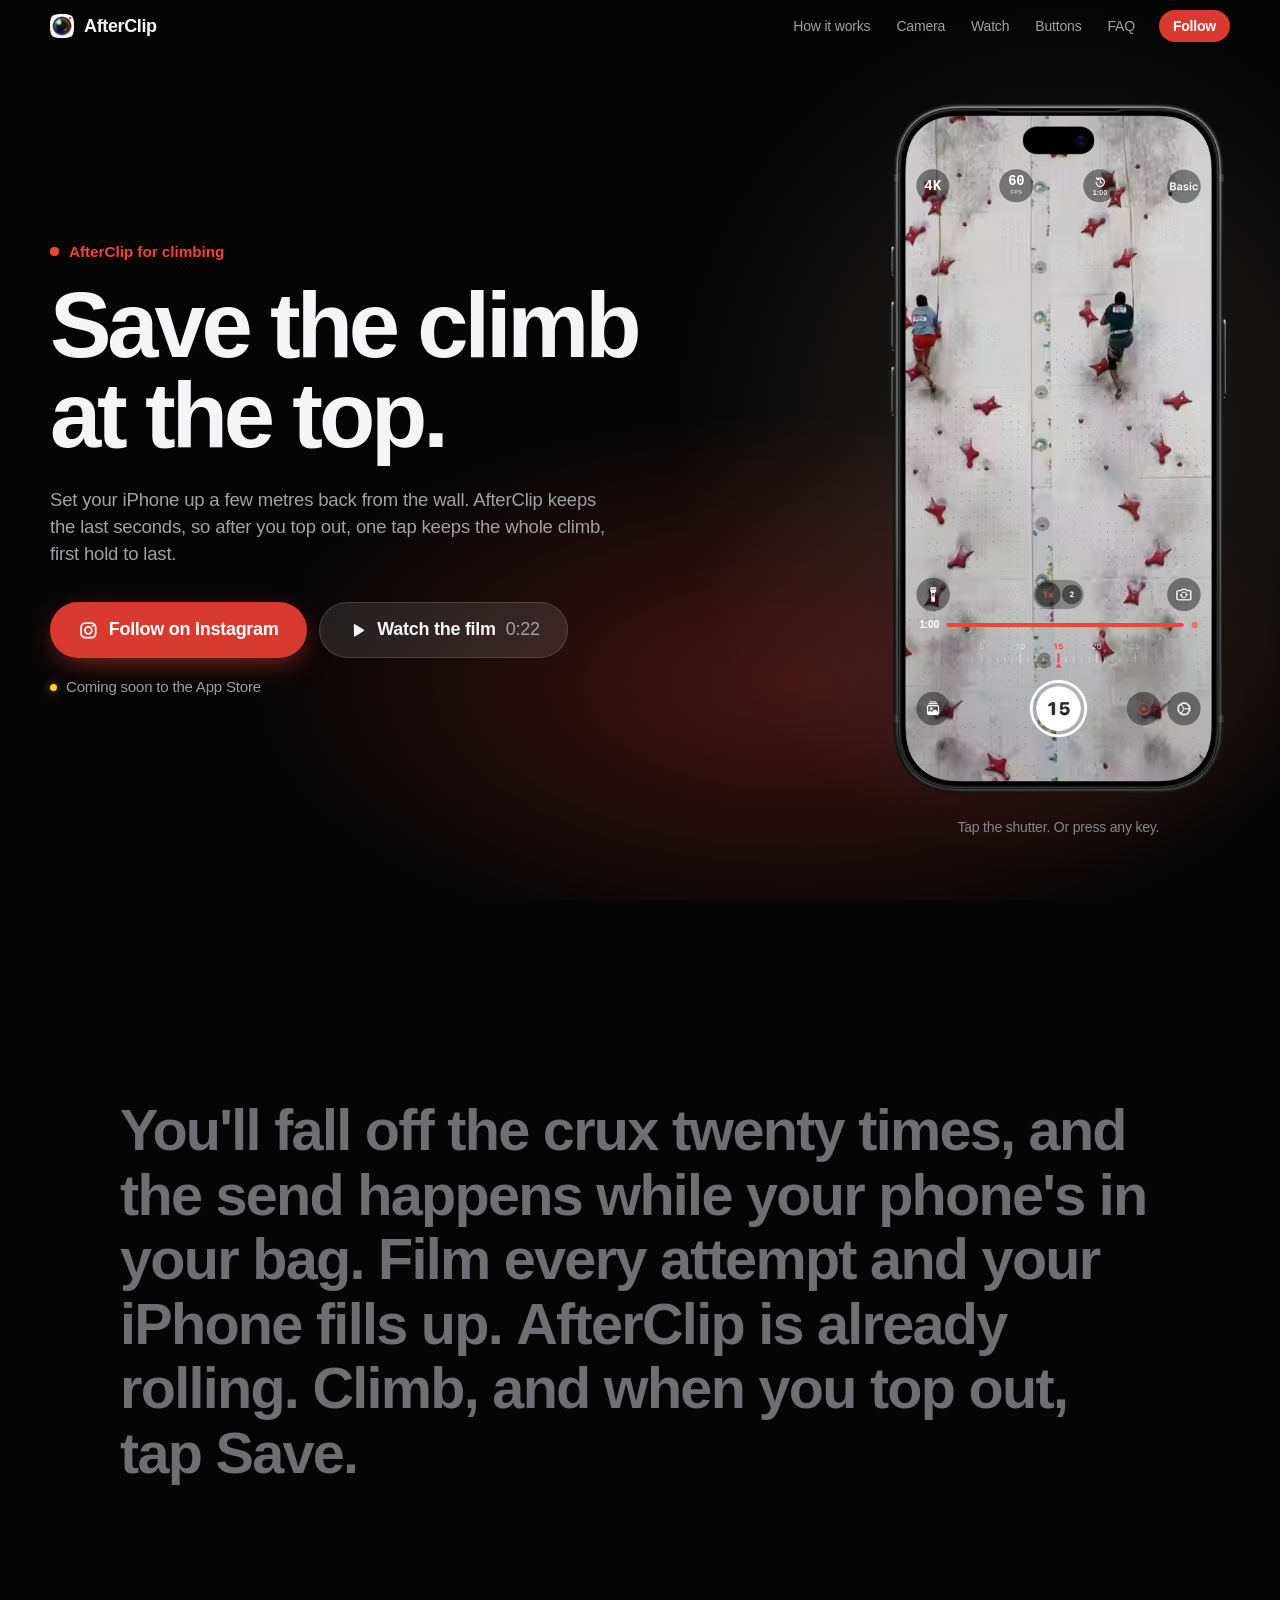
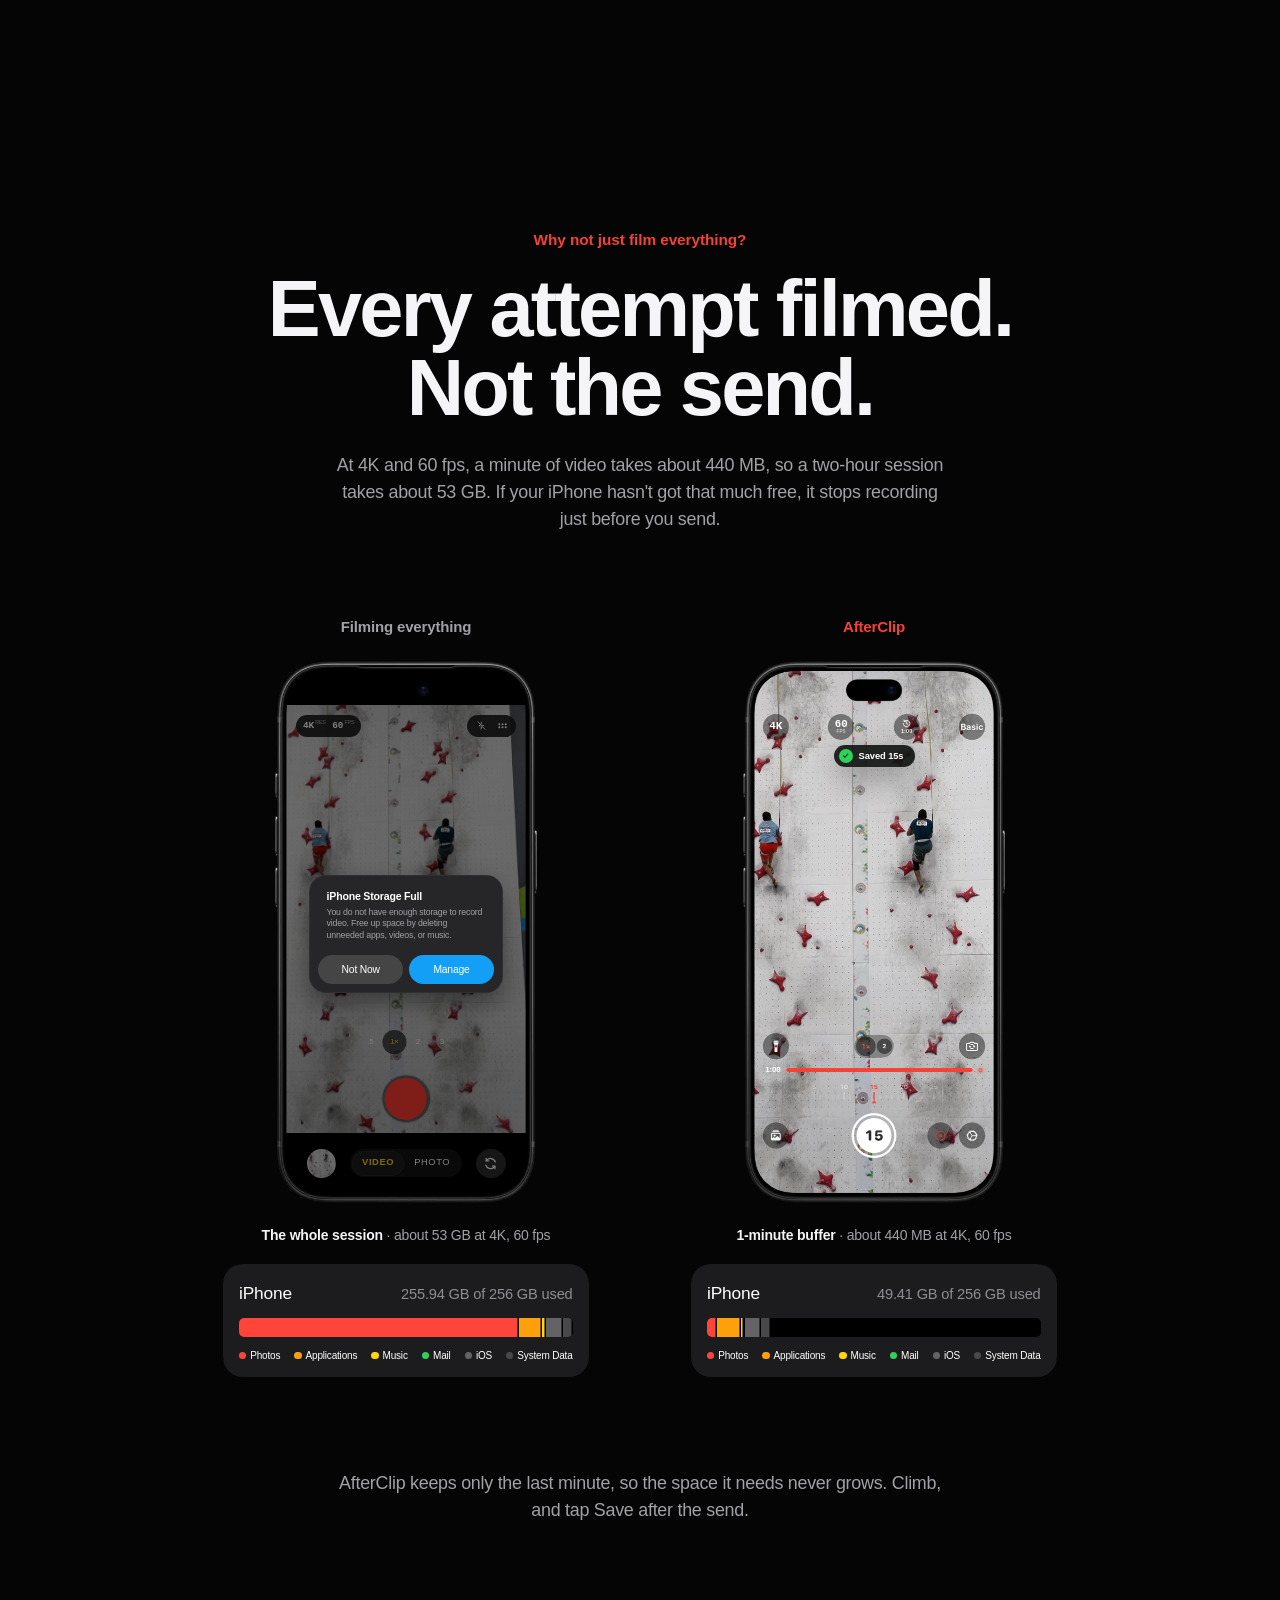
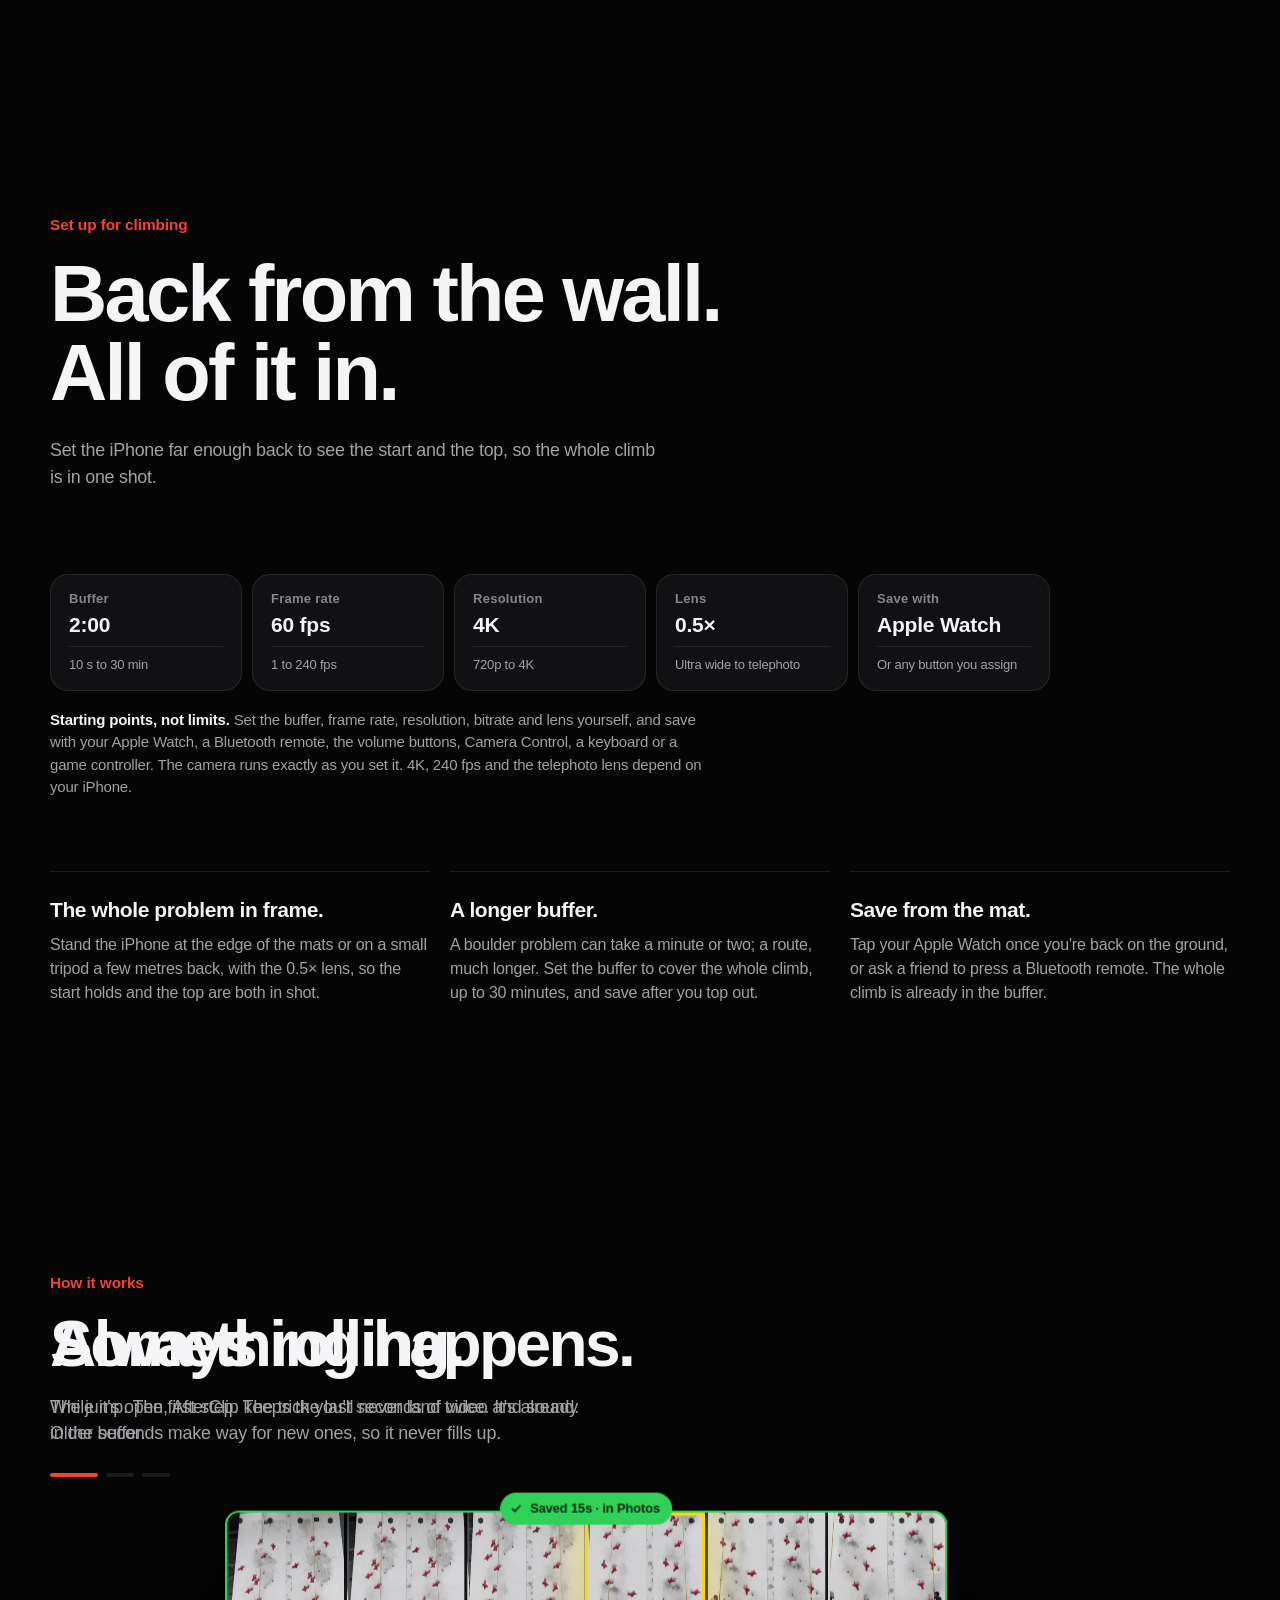
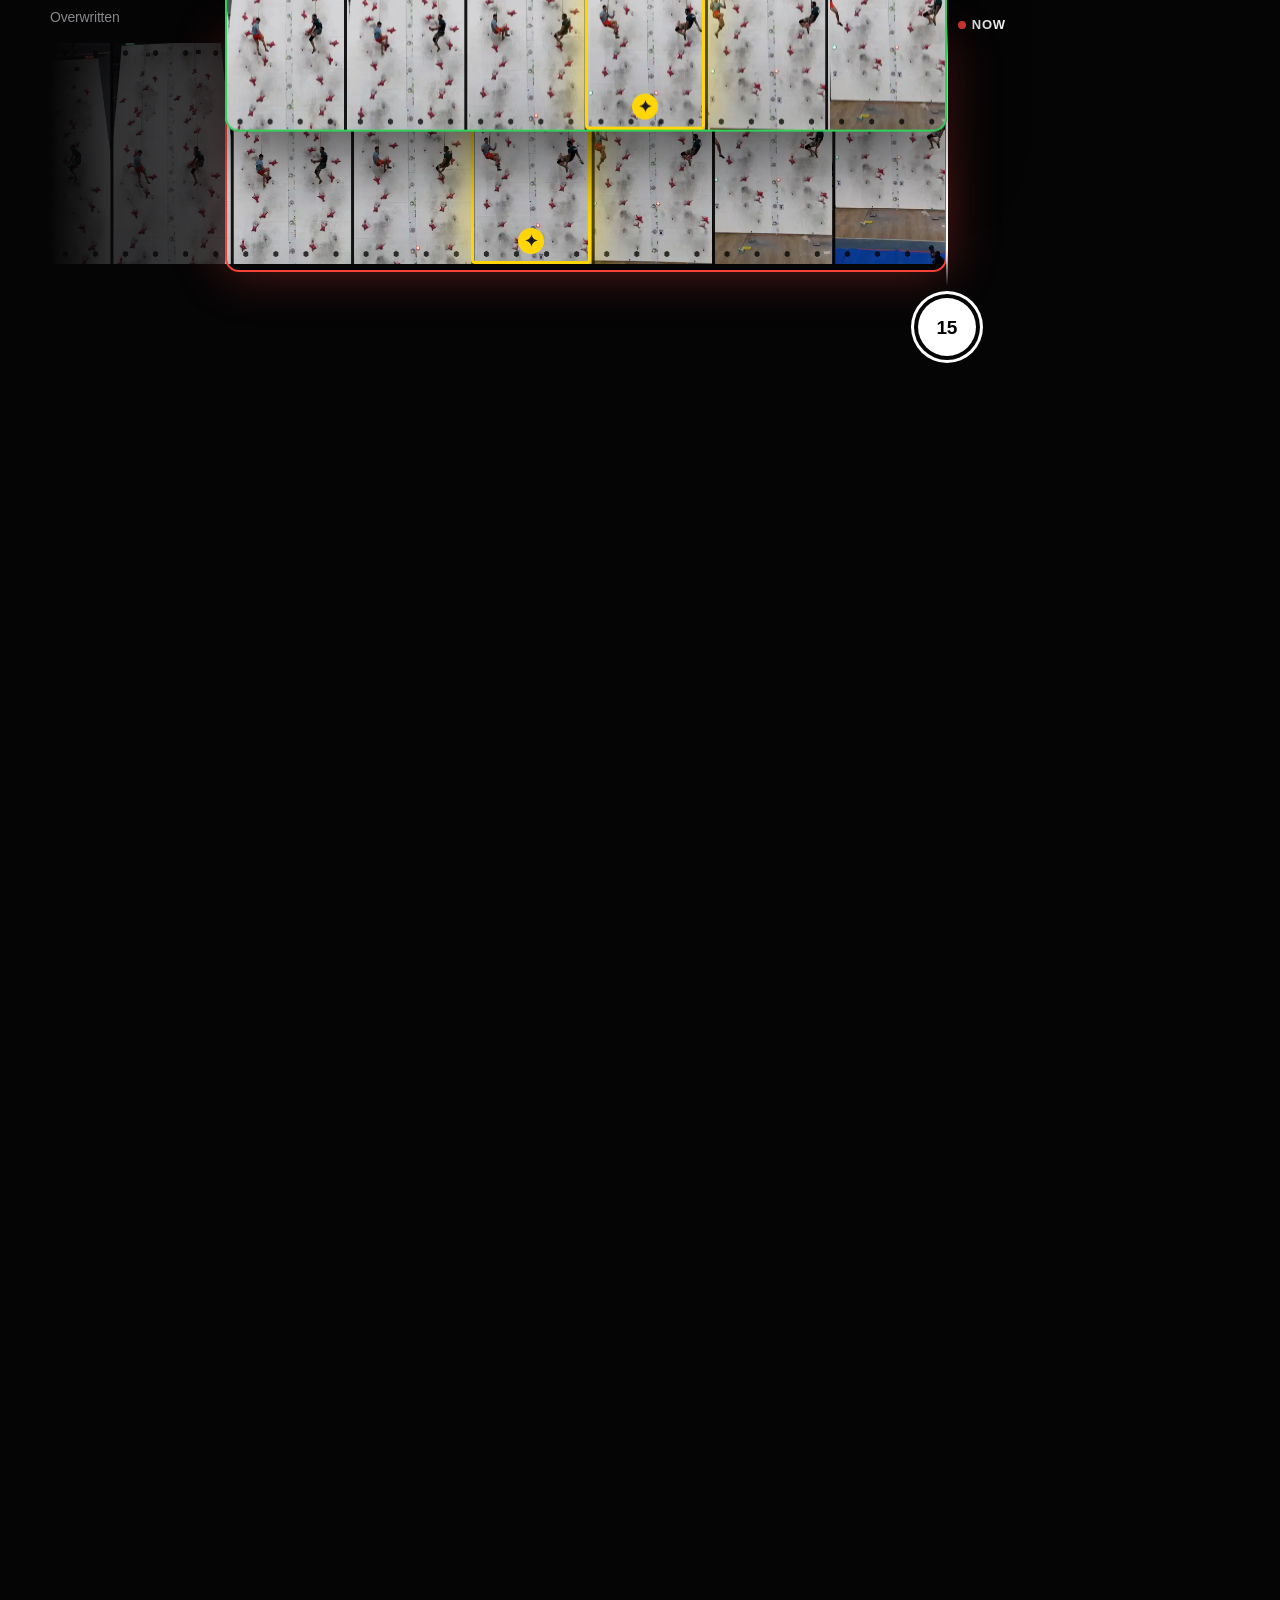
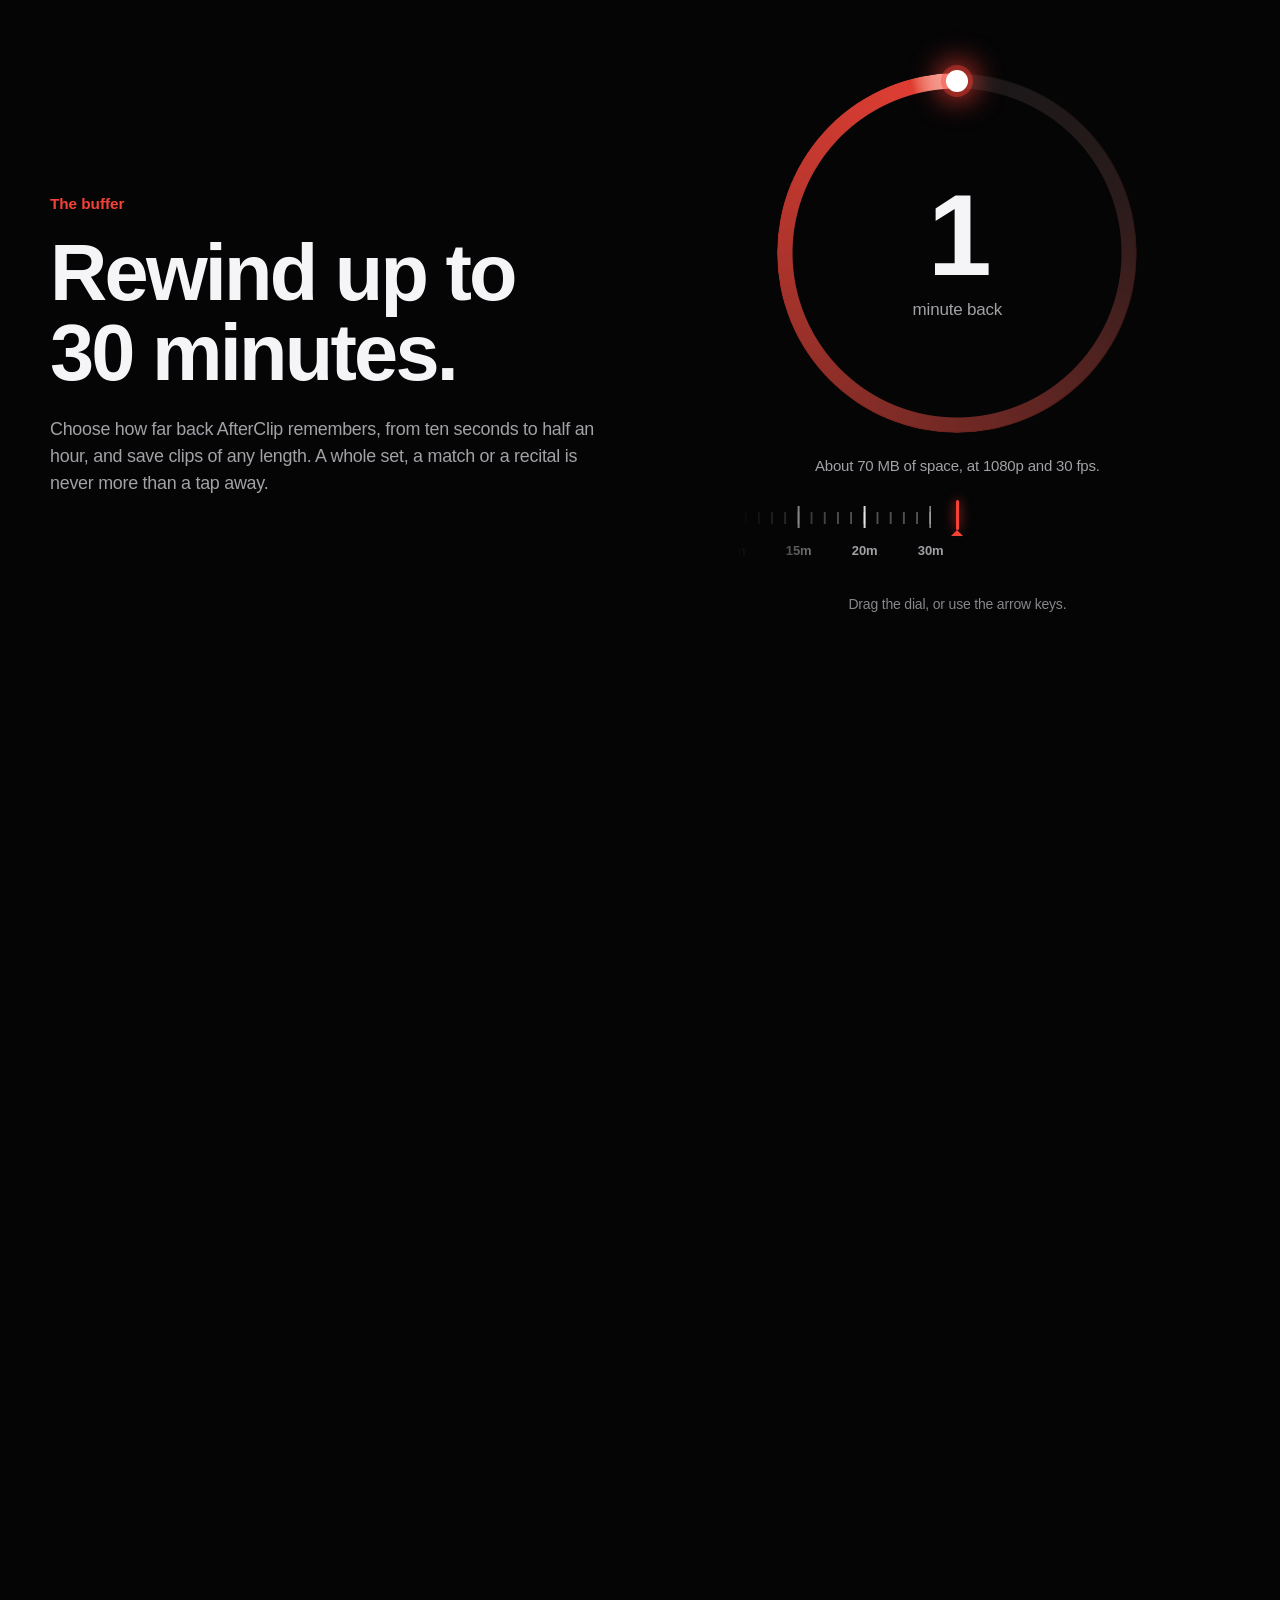
==== commit bf6e5aaa: "The moment lights up as it comes onto the tape" ====
--- a/climbing/index.html
+++ b/climbing/index.html
@@ -651,8 +651,6 @@
 background: var(--yellow); color: #1d1d1f;
 font-size: 12px; font-weight: 700; line-height: 1; white-space: nowrap;
 }
-.tape__film .tape__moment { transition: opacity 0.35s var(--ease-in-out); }
-.js .tape:not(.is-moment) .tape__film .tape__moment { opacity: 0; }
 .tape__moment b .ico { width: 15px; height: 15px; }
 @container (max-width: 127px) {
 .tape__moment b { justify-content: center; width: 26px; height: 26px; padding: 0; border-radius: 50%; }
